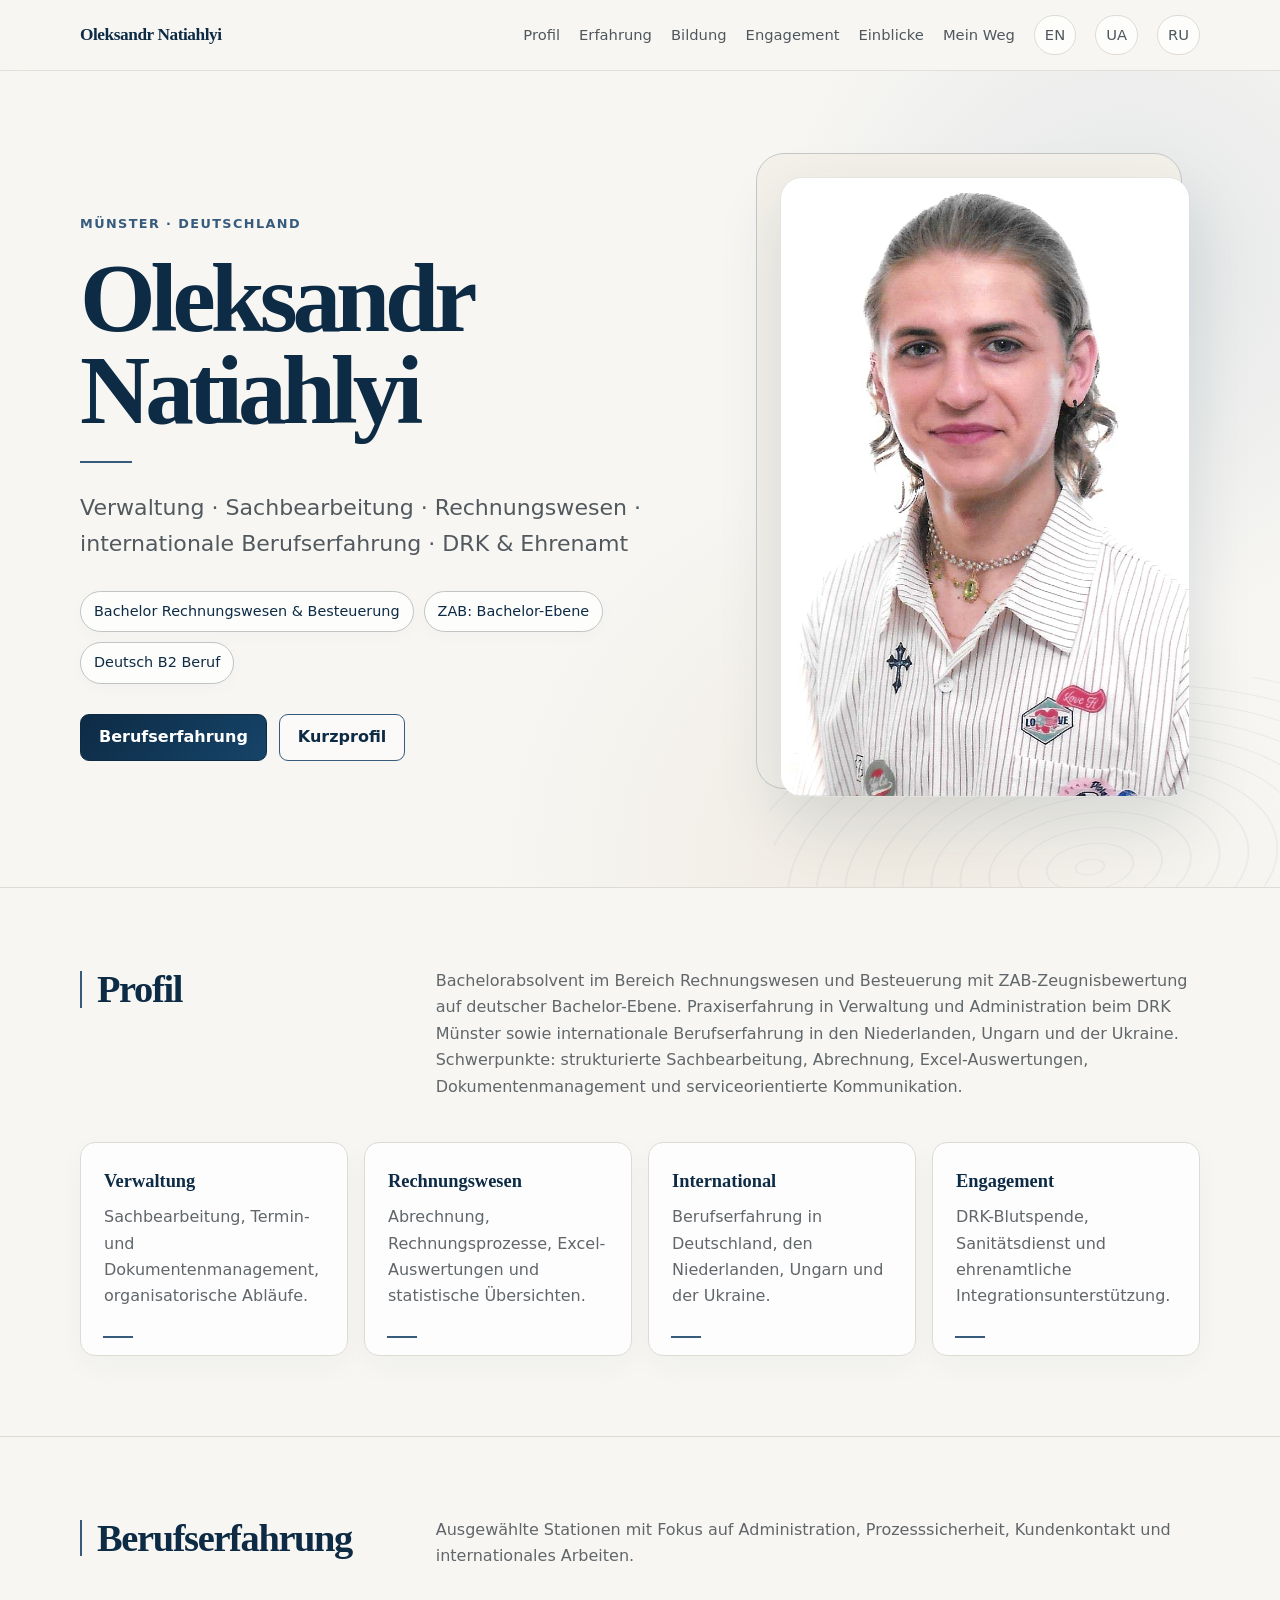
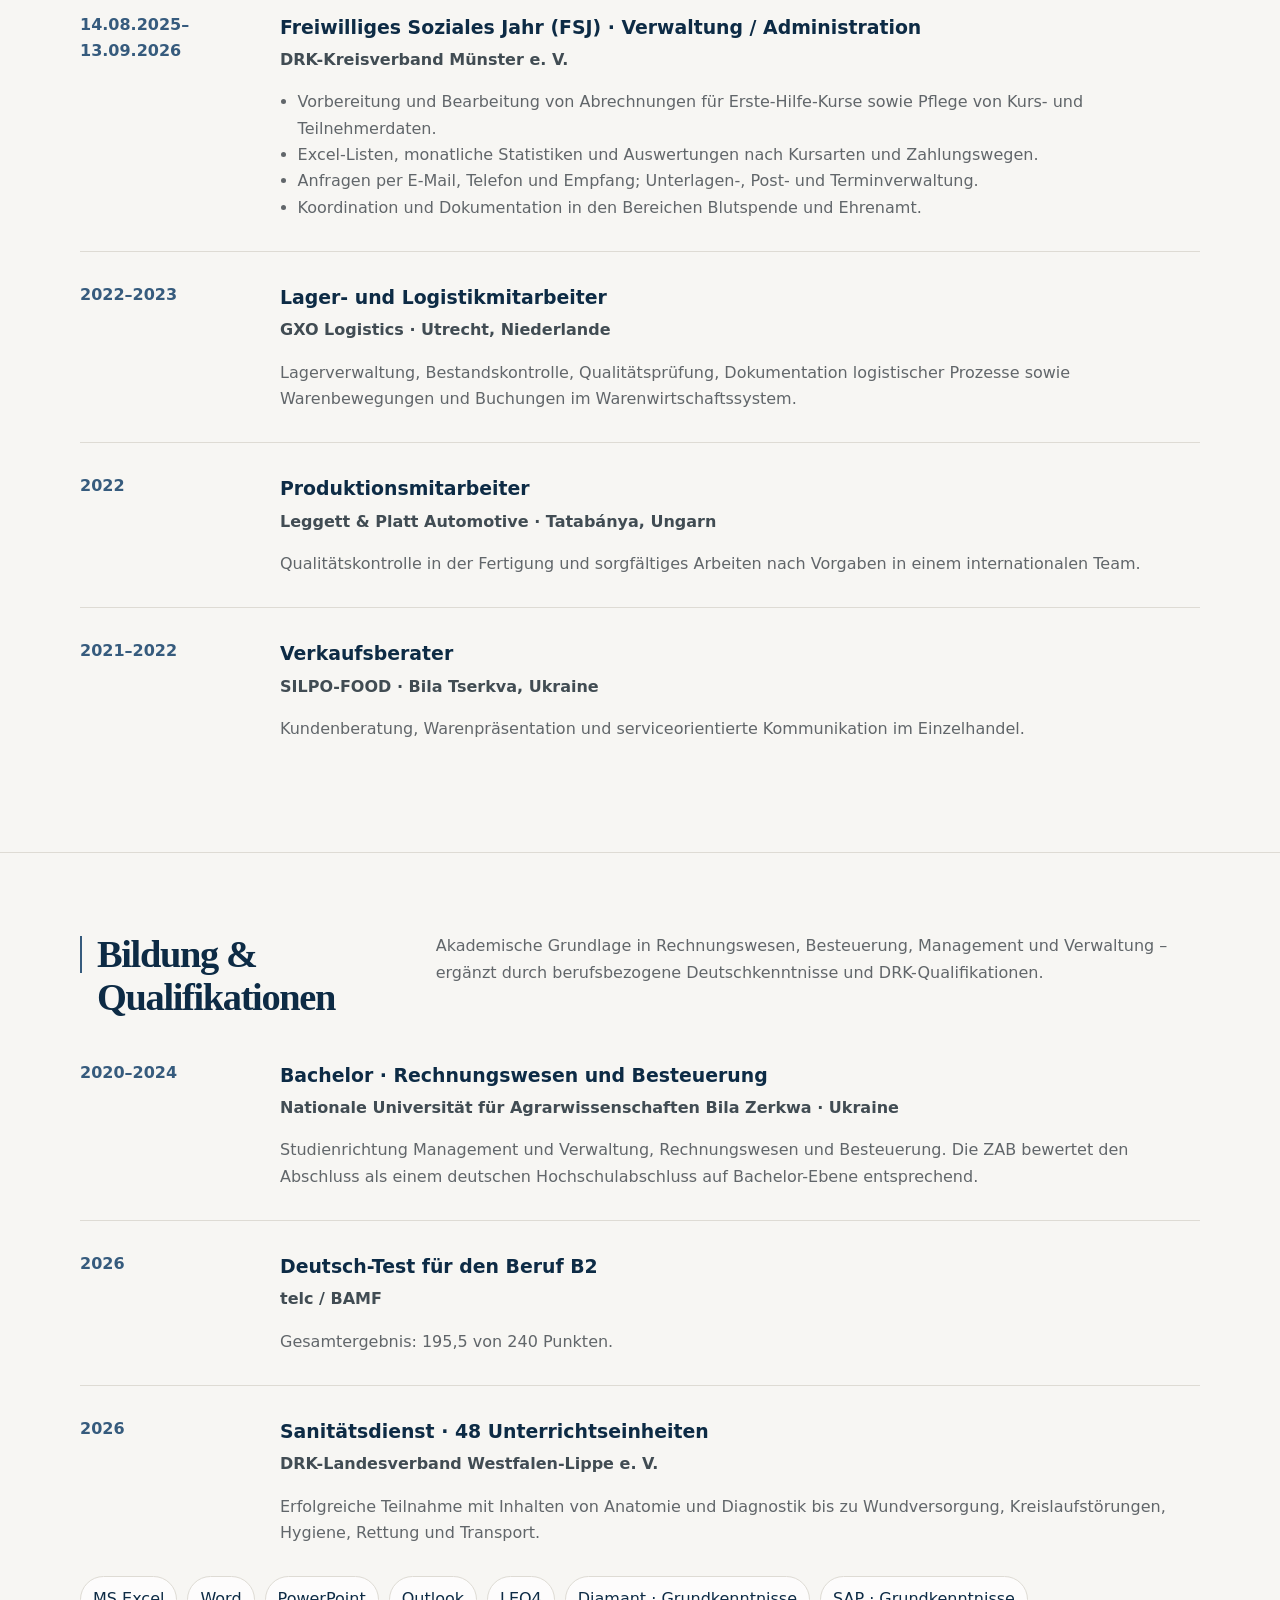
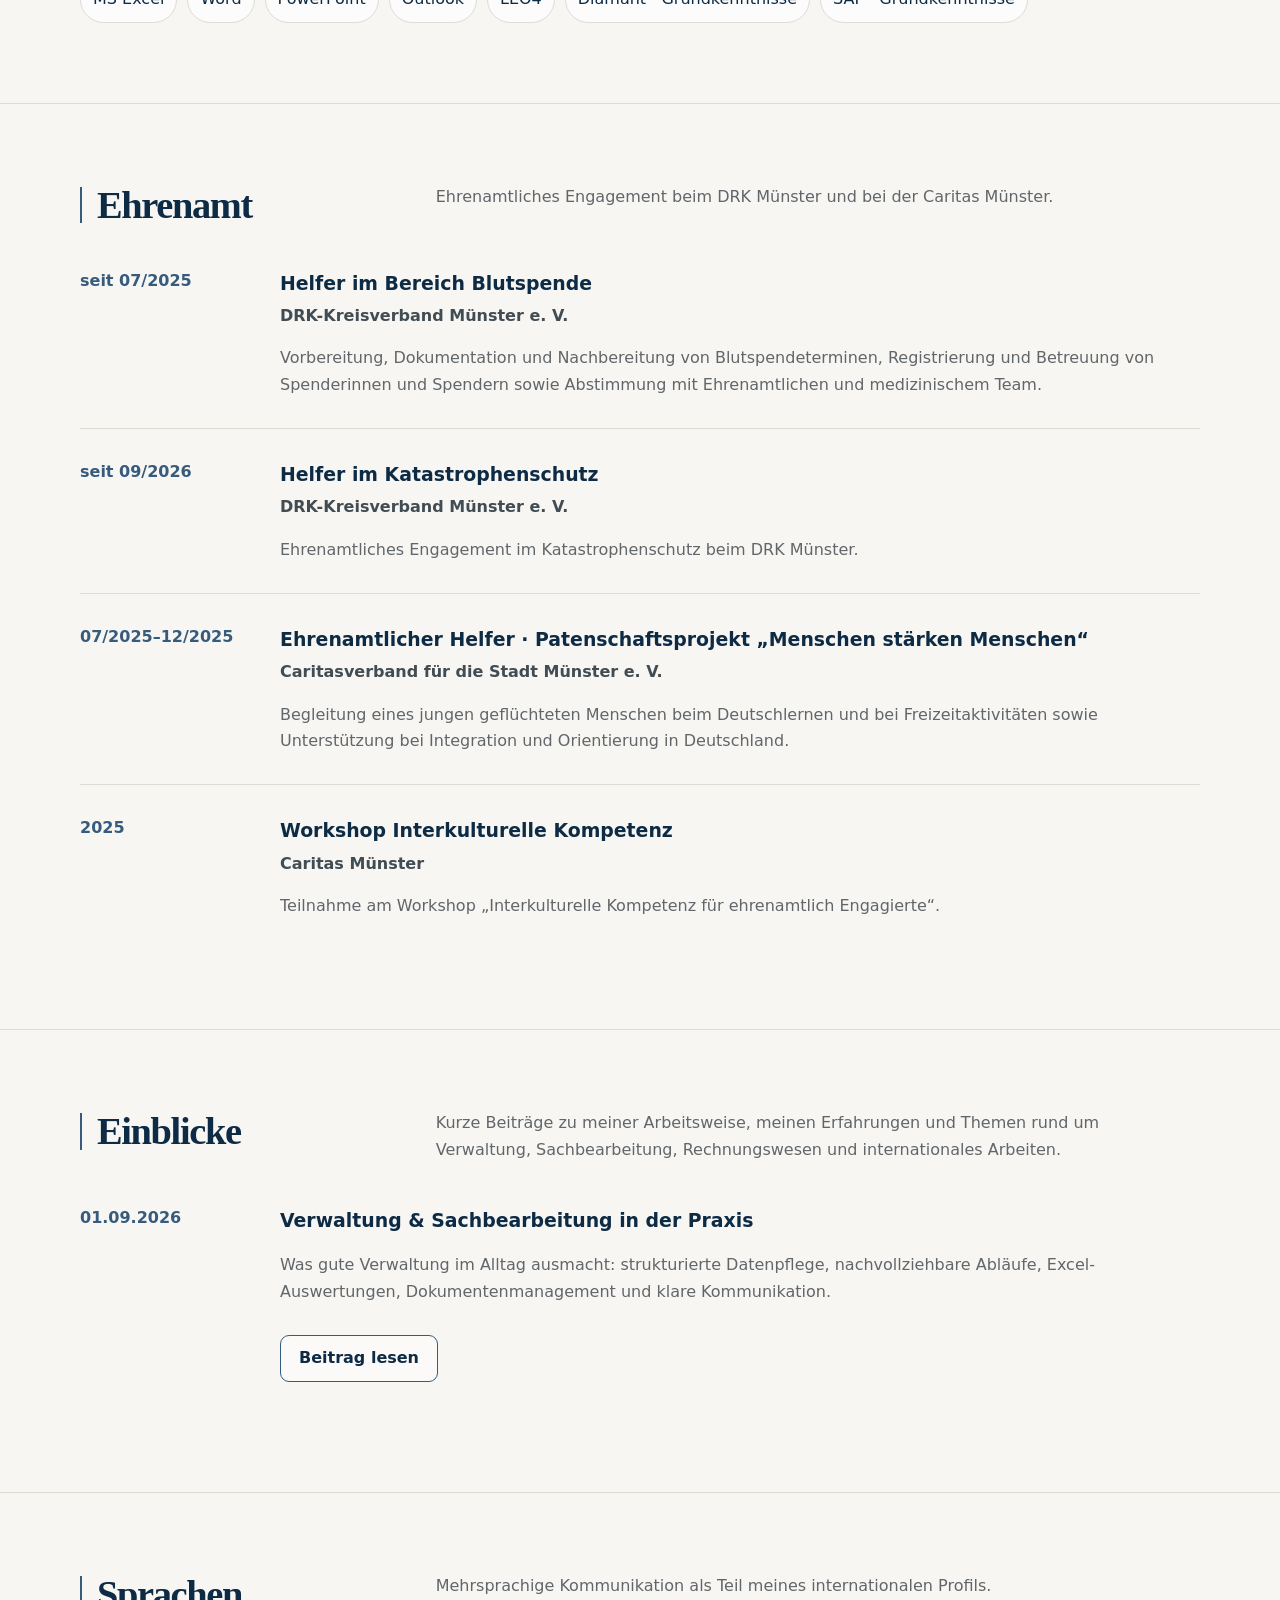
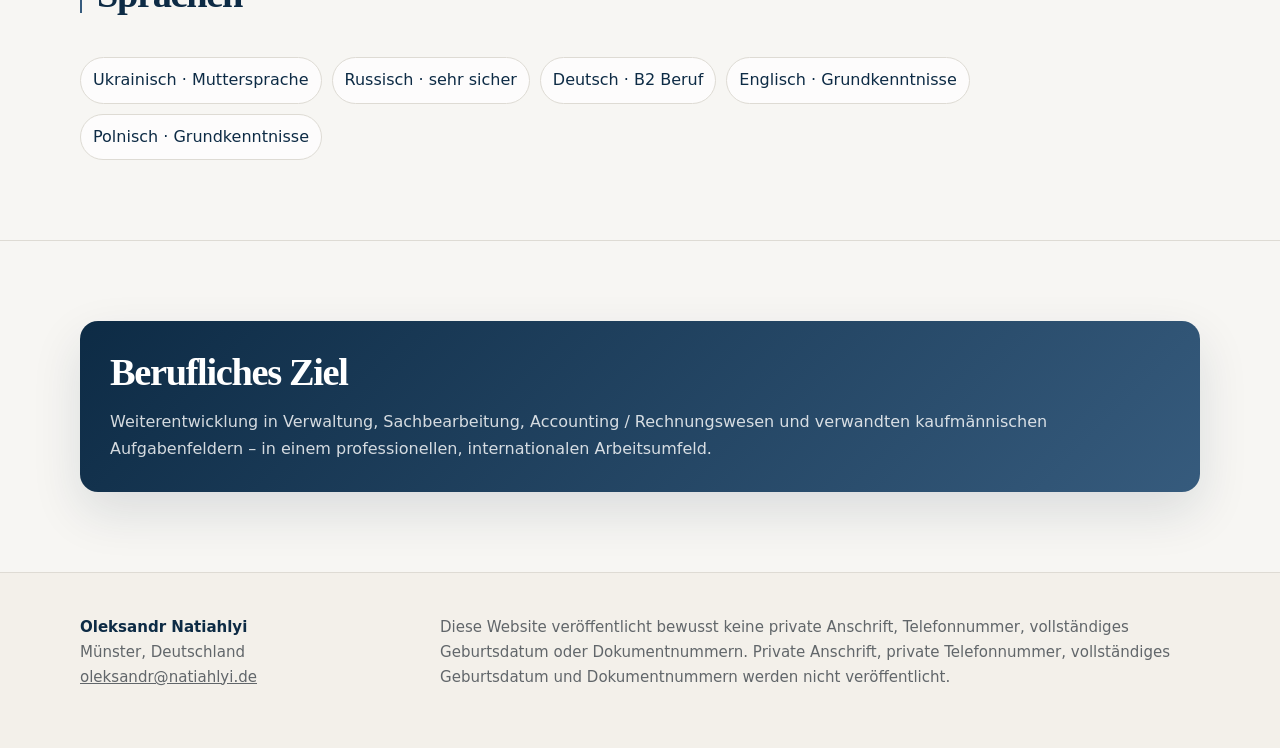
==== index.html @ 96476eca "Update index.html" ====
<!doctype html>
<html lang="de">
<head>
  <meta charset="utf-8">
  <meta name="viewport" content="width=device-width, initial-scale=1">
  <title>Oleksandr Natiahlyi | Verwaltung, Rechnungswesen & internationale Erfahrung</title>
  <meta name="description" content="Oleksandr Natiahlyi in Münster: Verwaltung, Sachbearbeitung, Rechnungswesen, internationale Berufserfahrung sowie Engagement beim DRK und bei der Caritas.">
  <meta name="robots" content="index,follow,max-image-preview:large">
  <meta name="theme-color" content="#f7f7f4">
  <link rel="icon" href="/favicon.ico" sizes="any">
<link rel="icon" type="image/png" href="/favicon.png">
<link rel="apple-touch-icon" href="/apple-touch-icon.png">
  <meta property="og:type" content="profile">
  <meta property="og:title" content="Oleksandr Natiahlyi | Verwaltung & Rechnungswesen">
  <meta property="og:description" content="Professionelles Profil von Oleksandr Natiahlyi: Verwaltung, Rechnungswesen, internationale Erfahrung, DRK und Ehrenamt.">
  <meta property="og:image" content="https://natiahlyi.de/social-preview.jpg">
<meta property="og:image:width" content="1200">
<meta property="og:image:height" content="630">
<meta property="og:image:alt" content="Oleksandr Natiahlyi – Verwaltung, Sachbearbeitung und Rechnungswesen in Münster">

<meta name="twitter:card" content="summary_large_image">
<meta name="twitter:title" content="Oleksandr Natiahlyi | Verwaltung & Rechnungswesen">
<meta name="twitter:description" content="Verwaltung · Sachbearbeitung · Rechnungswesen · internationale Berufserfahrung">
<meta name="twitter:image" content="https://natiahlyi.de/social-preview.jpg">
  <link rel="canonical" href="https://natiahlyi.de/">
  <link rel="alternate" hreflang="de" href="https://natiahlyi.de/">
  <link rel="alternate" hreflang="en" href="https://natiahlyi.de/en/">
  <link rel="alternate" hreflang="uk" href="https://natiahlyi.de/uk/">
  <link rel="alternate" hreflang="ru" href="https://natiahlyi.de/ru/">
  <link rel="alternate" hreflang="x-default" href="https://natiahlyi.de/">
  <link rel="stylesheet" href="style.css">
  <script type="application/ld+json">
  {
    "@context": "https://schema.org",
    "@type": "ProfilePage",
    "mainEntity": {
      "@type": "Person",
      "@id": "#oleksandr-natiahlyi",
      "name": "Oleksandr Natiahlyi",
      "url": "https://natiahlyi.de/",
      "email": "mailto:oleksandr@natiahlyi.de",
      "sameAs": [
        "https://www.linkedin.com/in/oleksandr-natiahlyi",
        "https://github.com/oleksandr-natiahlyi"
      ],
      "description": "Bachelorabsolvent mit Schwerpunkt Rechnungswesen und Besteuerung sowie Erfahrung in Verwaltung, Sachbearbeitung, internationaler Logistik und ehrenamtlichem Engagement in Münster."
    }
  }
  </script>
  <meta property="og:url" content="https://natiahlyi.de/">
</head>
<body>
  <a class="skip-link" href="#main">Zum Inhalt</a>
  <header class="site-header">
    <div class="container nav">
      <a class="brand" href="/">Oleksandr Natiahlyi</a>
      <nav class="nav-links" aria-label="Hauptnavigation">
        <a href="#profil">Profil</a>
        <a href="#erfahrung">Erfahrung</a>
        <a href="#bildung">Bildung</a>
        <a href="#engagement">Engagement</a>
        <a href="#einblicke">Einblicke</a>
        <a href="/mein-weg.html">Mein Weg</a>
        <a class="lang" href="en/" lang="en" hreflang="en">EN</a>
        <a class="lang" href="uk/" lang="uk" hreflang="uk">UA</a>
        <a class="lang" href="ru/" lang="ru" hreflang="ru">RU</a>
      </nav>
    </div>
  </header>

  <main id="main">
    <section class="hero">
      <div class="container hero-grid">
        <div>
          <p class="eyebrow">Münster · Deutschland</p>
          <h1>Oleksandr Natiahlyi</h1>
          <p class="lead">Verwaltung · Sachbearbeitung · Rechnungswesen · internationale Berufserfahrung · DRK &amp; Ehrenamt</p>
          <div class="meta" aria-label="Kernprofil">
            <span class="pill">Bachelor Rechnungswesen &amp; Besteuerung</span>
            <span class="pill">ZAB: Bachelor-Ebene</span>
            <span class="pill">Deutsch B2 Beruf</span>
          </div>
          <div class="actions">
            <a class="button primary" href="#erfahrung">Berufserfahrung</a>
            <a class="button secondary" href="#profil">Kurzprofil</a>
          </div>
        </div>
        <div class="portrait-wrap">
          <img class="portrait" src="oleksandr-natiahlyi.jpeg" alt="Porträt von Oleksandr Natiahlyi" width="784" height="1120">
        </div>
      </div>
    </section>

    <section class="section" id="profil">
      <div class="container">
        <div class="section-head">
          <h2>Profil</h2>
          <p class="section-intro">Bachelorabsolvent im Bereich Rechnungswesen und Besteuerung mit ZAB-Zeugnisbewertung auf deutscher Bachelor-Ebene. Praxiserfahrung in Verwaltung und Administration beim DRK Münster sowie internationale Berufserfahrung in den Niederlanden, Ungarn und der Ukraine. Schwerpunkte: strukturierte Sachbearbeitung, Abrechnung, Excel-Auswertungen, Dokumentenmanagement und serviceorientierte Kommunikation.</p>
        </div>
        <div class="profile-grid">
          <article class="card"><h3>Verwaltung</h3><p>Sachbearbeitung, Termin- und Dokumentenmanagement, organisatorische Abläufe.</p></article>
          <article class="card"><h3>Rechnungswesen</h3><p>Abrechnung, Rechnungsprozesse, Excel-Auswertungen und statistische Übersichten.</p></article>
          <article class="card"><h3>International</h3><p>Berufserfahrung in Deutschland, den Niederlanden, Ungarn und der Ukraine.</p></article>
          <article class="card"><h3>Engagement</h3><p>DRK-Blutspende, Sanitätsdienst und ehrenamtliche Integrationsunterstützung.</p></article>
        </div>
      </div>
    </section>

    <section class="section" id="erfahrung">
      <div class="container">
        <div class="section-head">
          <h2>Berufserfahrung</h2>
          <p class="section-intro">Ausgewählte Stationen mit Fokus auf Administration, Prozesssicherheit, Kundenkontakt und internationales Arbeiten.</p>
        </div>
        <div class="timeline">
          <article class="item">
            <time>14.08.2025–13.09.2026</time>
            <div>
              <h3>Freiwilliges Soziales Jahr (FSJ) · Verwaltung / Administration</h3>
              <p class="org">DRK-Kreisverband Münster e. V.</p>
              <ul>
                <li>Vorbereitung und Bearbeitung von Abrechnungen für Erste-Hilfe-Kurse sowie Pflege von Kurs- und Teilnehmerdaten.</li>
                <li>Excel-Listen, monatliche Statistiken und Auswertungen nach Kursarten und Zahlungswegen.</li>
                <li>Anfragen per E-Mail, Telefon und Empfang; Unterlagen-, Post- und Terminverwaltung.</li>
                <li>Koordination und Dokumentation in den Bereichen Blutspende und Ehrenamt.</li>
              </ul>
            </div>
          </article>
          <article class="item">
            <time>2022–2023</time>
            <div>
              <h3>Lager- und Logistikmitarbeiter</h3>
              <p class="org">GXO Logistics · Utrecht, Niederlande</p>
              <p>Lagerverwaltung, Bestandskontrolle, Qualitätsprüfung, Dokumentation logistischer Prozesse sowie Warenbewegungen und Buchungen im Warenwirtschaftssystem.</p>
            </div>
          </article>
          <article class="item">
            <time>2022</time>
            <div>
              <h3>Produktionsmitarbeiter</h3>
              <p class="org">Leggett &amp; Platt Automotive · Tatabánya, Ungarn</p>
              <p>Qualitätskontrolle in der Fertigung und sorgfältiges Arbeiten nach Vorgaben in einem internationalen Team.</p>
            </div>
          </article>
          <article class="item">
            <time>2021–2022</time>
            <div>
              <h3>Verkaufsberater</h3>
              <p class="org">SILPO-FOOD · Bila Tserkva, Ukraine</p>
              <p>Kundenberatung, Warenpräsentation und serviceorientierte Kommunikation im Einzelhandel.</p>
            </div>
          </article>
        </div>
      </div>
    </section>

    <section class="section" id="bildung">
      <div class="container">
        <div class="section-head">
          <h2>Bildung &amp; Qualifikationen</h2>
          <p class="section-intro">Akademische Grundlage in Rechnungswesen, Besteuerung, Management und Verwaltung – ergänzt durch berufsbezogene Deutschkenntnisse und DRK-Qualifikationen.</p>
        </div>
        <div class="timeline">
          <article class="item">
            <time>2020–2024</time>
            <div>
              <h3>Bachelor · Rechnungswesen und Besteuerung</h3>
              <p class="org">Nationale Universität für Agrarwissenschaften Bila Zerkwa · Ukraine</p>
              <p>Studienrichtung Management und Verwaltung, Rechnungswesen und Besteuerung. Die ZAB bewertet den Abschluss als einem deutschen Hochschulabschluss auf Bachelor-Ebene entsprechend.</p>
            </div>
          </article>
          <article class="item">
            <time>2026</time>
            <div>
              <h3>Deutsch-Test für den Beruf B2</h3>
              <p class="org">telc / BAMF</p>
              <p>Gesamtergebnis: 195,5 von 240 Punkten.</p>
            </div>
          </article>
          <article class="item">
            <time>2026</time>
            <div>
              <h3>Sanitätsdienst · 48 Unterrichtseinheiten</h3>
              <p class="org">DRK-Landesverband Westfalen-Lippe e. V.</p>
              <p>Erfolgreiche Teilnahme mit Inhalten von Anatomie und Diagnostik bis zu Wundversorgung, Kreislaufstörungen, Hygiene, Rettung und Transport.</p>
            </div>
          </article>
        </div>
        <div class="skill-list" aria-label="Kenntnisse">
          <span class="skill">MS Excel</span><span class="skill">Word</span><span class="skill">PowerPoint</span><span class="skill">Outlook</span><span class="skill">LEO4</span><span class="skill">Diamant · Grundkenntnisse</span><span class="skill">SAP · Grundkenntnisse</span>
        </div>
      </div>
    </section>
<section class="section" id="engagement">
  <div class="container">
    <div class="section-head">
      <h2>Ehrenamt</h2>
      <p class="section-intro">Ehrenamtliches Engagement beim DRK Münster und bei der Caritas Münster.</p>
    </div>

    <div class="timeline">

      <article class="item">
        <time>seit 07/2025</time>
        <div>
          <h3>Helfer im Bereich Blutspende</h3>
          <p class="org">DRK-Kreisverband Münster e. V.</p>
          <p>Vorbereitung, Dokumentation und Nachbereitung von Blutspendeterminen, Registrierung und Betreuung von Spenderinnen und Spendern sowie Abstimmung mit Ehrenamtlichen und medizinischem Team.</p>
        </div>
      </article>

      <article class="item">
        <time>seit 09/2026</time>
        <div>
          <h3>Helfer im Katastrophenschutz</h3>
          <p class="org">DRK-Kreisverband Münster e. V.</p>
          <p>Ehrenamtliches Engagement im Katastrophenschutz beim DRK Münster.</p>
        </div>
      </article>

      <article class="item">
        <time>07/2025–12/2025</time>
        <div>
          <h3>Ehrenamtlicher Helfer · Patenschaftsprojekt „Menschen stärken Menschen“</h3>
          <p class="org">Caritasverband für die Stadt Münster e. V.</p>
          <p>Begleitung eines jungen geflüchteten Menschen beim Deutschlernen und bei Freizeitaktivitäten sowie Unterstützung bei Integration und Orientierung in Deutschland.</p>
        </div>
      </article>

      <article class="item">
        <time>2025</time>
        <div>
          <h3>Workshop Interkulturelle Kompetenz</h3>
          <p class="org">Caritas Münster</p>
          <p>Teilnahme am Workshop „Interkulturelle Kompetenz für ehrenamtlich Engagierte“.</p>
        </div>
      </article>

    </div>
  </div>
</section>

    <section class="section" id="einblicke">
      <div class="container">
        <div class="section-head">
          <h2>Einblicke</h2>
          <p class="section-intro">Kurze Beiträge zu meiner Arbeitsweise, meinen Erfahrungen und Themen rund um Verwaltung, Sachbearbeitung, Rechnungswesen und internationales Arbeiten.</p>
        </div>
        <div class="timeline">
          <article class="item">
            <time>01.09.2026</time>
            <div>
              <h3>Verwaltung &amp; Sachbearbeitung in der Praxis</h3>
              <p>Was gute Verwaltung im Alltag ausmacht: strukturierte Datenpflege, nachvollziehbare Abläufe, Excel-Auswertungen, Dokumentenmanagement und klare Kommunikation.</p>
              <div class="actions">
                <a class="button secondary" href="verwaltung-sachbearbeitung.html">Beitrag lesen</a>
              </div>
            </div>
          </article>
        </div>
      </div>
    </section>

    <section class="section" id="sprachen">
      <div class="container">
        <div class="section-head">
          <h2>Sprachen</h2>
          <p class="section-intro">Mehrsprachige Kommunikation als Teil meines internationalen Profils.</p>
        </div>
        <div class="skill-list" aria-label="Sprachkenntnisse">
          <span class="skill">Ukrainisch · Muttersprache</span>
          <span class="skill">Russisch · sehr sicher</span>
          <span class="skill">Deutsch · B2 Beruf</span>
          <span class="skill">Englisch · Grundkenntnisse</span>
          <span class="skill">Polnisch · Grundkenntnisse</span>
        </div>
      </div>
    </section>

    <section class="section">
      <div class="container">
        <div class="highlight">
          <h2>Berufliches Ziel</h2>
          <p>Weiterentwicklung in Verwaltung, Sachbearbeitung, Accounting / Rechnungswesen und verwandten kaufmännischen Aufgabenfeldern – in einem professionellen, internationalen Arbeitsumfeld.</p>
        </div>
      </div>
    </section>
  </main>

  <footer class="footer">
    <div class="container footer-grid">
      <div><strong>Oleksandr Natiahlyi</strong><br>Münster, Deutschland<br><a href="mailto:oleksandr@natiahlyi.de">oleksandr@natiahlyi.de</a></div>
      <div class="note">Diese Website veröffentlicht bewusst keine private Anschrift, Telefonnummer, vollständiges Geburtsdatum oder Dokumentnummern. Private Anschrift, private Telefonnummer, vollständiges Geburtsdatum und Dokumentnummern werden nicht veröffentlicht.</div>
    </div>
  </footer>
</body>
</html>
---- style.css ----
:root {
  --bg: #f7f6f3;
  --surface: #ffffff;
  --surface-soft: #f1eee8;
  --text: #2b2b2b;
  --muted: #61666a;
  --line: #dedbd4;
  --accent: #0d2b45;
  --accent-2: #365b7d;
  --beige: #e9e2d4;
  --max: 1120px;
}

* { box-sizing: border-box; }
html { scroll-behavior: smooth; }
body {
  margin: 0;
  font-family: Inter, ui-sans-serif, system-ui, -apple-system, BlinkMacSystemFont, "Segoe UI", sans-serif;
  color: var(--text);
  background: var(--bg);
  line-height: 1.65;
  -webkit-font-smoothing: antialiased;
}
a { color: inherit; }
img { max-width: 100%; display: block; }
.container { width: min(var(--max), calc(100% - 40px)); margin-inline: auto; }

.skip-link {
  position: absolute;
  left: -9999px;
  top: auto;
}
.skip-link:focus {
  left: 16px;
  top: 16px;
  z-index: 100;
  padding: 10px 14px;
  color: var(--accent);
  background: var(--surface);
  border: 1px solid var(--line);
  border-radius: 999px;
}

.site-header {
  position: sticky;
  top: 0;
  z-index: 20;
  background: color-mix(in srgb, var(--bg) 91%, transparent);
  backdrop-filter: blur(14px);
  border-bottom: 1px solid color-mix(in srgb, var(--line) 82%, transparent);
}
.nav {
  min-height: 70px;
  display: flex;
  align-items: center;
  justify-content: space-between;
  gap: 20px;
}
.brand {
  color: var(--accent);
  font-family: Georgia, "Times New Roman", serif;
  font-size: 1.08rem;
  font-weight: 700;
  text-decoration: none;
  letter-spacing: -0.025em;
}
.nav-links {
  display: flex;
  align-items: center;
  gap: 19px;
  flex-wrap: wrap;
}
.nav-links a {
  color: #4f575d;
  text-decoration: none;
  font-size: 0.92rem;
  transition: color .18s ease, border-color .18s ease, background .18s ease;
}
.nav-links a:hover,
.nav-links a:focus { color: var(--accent); }
.lang {
  min-width: 38px;
  padding: 7px 10px;
  text-align: center;
  border: 1px solid var(--line);
  border-radius: 999px;
  background: rgba(255,255,255,.72);
}
.lang:hover,
.lang:focus {
  border-color: color-mix(in srgb, var(--accent-2) 55%, var(--line));
  background: var(--surface);
}

.hero {
  position: relative;
  overflow: hidden;
  padding: 96px 0 80px;
  background:
    radial-gradient(circle at 88% 24%, rgba(54, 91, 125, .10), transparent 28%),
    radial-gradient(circle at 70% 96%, rgba(233, 226, 212, .58), transparent 34%);
}
.hero::after {
  content: "";
  position: absolute;
  right: -120px;
  bottom: -145px;
  width: 620px;
  height: 330px;
  opacity: .45;
  pointer-events: none;
  background:
    repeating-radial-gradient(ellipse at center, transparent 0 13px, rgba(54,91,125,.13) 14px 15px, transparent 16px 29px);
  transform: rotate(-8deg);
}
.hero > .container { position: relative; z-index: 1; }
.hero-grid {
  display: grid;
  grid-template-columns: 1.18fr .82fr;
  gap: 72px;
  align-items: center;
}
.eyebrow {
  margin: 0 0 18px;
  color: var(--accent-2);
  font-weight: 780;
  letter-spacing: .11em;
  text-transform: uppercase;
  font-size: .80rem;
}
h1 {
  margin: 0;
  max-width: 9ch;
  color: var(--accent);
  font-family: Georgia, "Times New Roman", serif;
  font-size: clamp(3.25rem, 7.6vw, 6.25rem);
  font-weight: 700;
  line-height: .95;
  letter-spacing: -0.052em;
}
h1::after {
  content: "";
  display: block;
  width: 52px;
  height: 2px;
  margin-top: 24px;
  background: var(--accent-2);
}
.lead {
  max-width: 720px;
  margin: 27px 0 0;
  color: #52595e;
  font-size: clamp(1.12rem, 2vw, 1.38rem);
}
.meta {
  display: flex;
  gap: 10px;
  flex-wrap: wrap;
  margin: 28px 0 0;
}
.pill {
  padding: 8px 13px;
  color: var(--accent);
  font-size: .90rem;
  background: rgba(255,255,255,.78);
  border: 1px solid color-mix(in srgb, var(--accent-2) 18%, var(--line));
  border-radius: 999px;
  box-shadow: 0 4px 18px rgba(13,43,69,.025);
}
.actions {
  display: flex;
  gap: 12px;
  flex-wrap: wrap;
  margin-top: 30px;
}
.button {
  min-height: 47px;
  padding: 0 18px;
  display: inline-flex;
  align-items: center;
  justify-content: center;
  gap: 8px;
  color: var(--accent);
  font-weight: 750;
  text-decoration: none;
  border: 1px solid var(--accent-2);
  border-radius: 9px;
  transition: transform .18s ease, box-shadow .18s ease, background .18s ease;
}
.button:hover,
.button:focus {
  transform: translateY(-1px);
  box-shadow: 0 10px 24px rgba(13,43,69,.10);
}
.button.primary {
  color: white;
  background: linear-gradient(135deg, var(--accent), #164469);
  border-color: var(--accent);
}
.button.secondary { background: rgba(255,255,255,.45); }
.portrait-wrap {
  position: relative;
  padding: 10px;
}
.portrait-wrap::before {
  content: "";
  position: absolute;
  inset: -14px 18px 18px -14px;
  z-index: -1;
  background: color-mix(in srgb, var(--beige) 50%, white);
  border: 1px solid color-mix(in srgb, var(--accent-2) 15%, var(--line));
  border-radius: 28px;
}
.portrait {
  width: 100%;
  max-height: 620px;
  object-fit: cover;
  object-position: center 24%;
  border: 1px solid rgba(13,43,69,.06);
  border-radius: 22px;
  box-shadow: 0 24px 64px rgba(13,43,69,.13);
}

.section {
  padding: 80px 0;
  border-top: 1px solid var(--line);
}
.section-head {
  display: grid;
  grid-template-columns: .40fr 1fr;
  gap: 50px;
  margin-bottom: 42px;
}
.section h2 {
  position: relative;
  margin: 0;
  padding-left: 17px;
  color: var(--accent);
  font-family: Georgia, "Times New Roman", serif;
  font-size: clamp(1.95rem, 3vw, 2.75rem);
  letter-spacing: -0.035em;
  line-height: 1.1;
}
.section h2::before {
  content: "";
  position: absolute;
  left: 0;
  top: .08em;
  width: 2px;
  height: .95em;
  background: var(--accent-2);
}
.section-intro {
  max-width: 760px;
  margin: 0;
  color: var(--muted);
}

.profile-grid {
  display: grid;
  grid-template-columns: repeat(4, 1fr);
  gap: 16px;
}
.card {
  position: relative;
  overflow: hidden;
  padding: 23px;
  background: rgba(255,255,255,.82);
  border: 1px solid var(--line);
  border-radius: 15px;
  box-shadow: 0 10px 28px rgba(13,43,69,.035);
}
.card::after {
  content: "";
  position: absolute;
  left: 22px;
  bottom: 17px;
  width: 30px;
  height: 2px;
  background: var(--accent-2);
}
.card h3 {
  margin: 0 0 8px;
  color: var(--accent);
  font-family: Georgia, "Times New Roman", serif;
  font-size: 1.15rem;
}
.card p {
  margin: 0;
  padding-bottom: 22px;
  color: var(--muted);
}

.timeline { display: grid; gap: 0; }
.item {
  display: grid;
  grid-template-columns: 170px 1fr;
  gap: 30px;
  padding: 30px 0;
  border-top: 1px solid var(--line);
}
.item:first-child {
  padding-top: 0;
  border-top: 0;
}
.item time {
  color: var(--accent-2);
  font-weight: 780;
}
.item h3 {
  margin: 0;
  color: var(--accent);
  font-size: 1.18rem;
}
.item .org {
  margin: 4px 0 10px;
  color: #414c53;
  font-weight: 680;
}
.item p,
.item ul {
  margin-bottom: 0;
  color: var(--muted);
}
.item ul { padding-left: 1.1rem; }

.skill-list {
  display: flex;
  gap: 10px;
  flex-wrap: wrap;
}
.skill {
  padding: 9px 12px;
  color: var(--accent);
  background: rgba(255,255,255,.74);
  border: 1px solid var(--line);
  border-radius: 999px;
}

.highlight {
  padding: 30px;
  color: white;
  background: linear-gradient(135deg, var(--accent), var(--accent-2));
  border-radius: 18px;
  box-shadow: 0 20px 50px rgba(13,43,69,.12);
}
.highlight h2 {
  color: white;
  padding-left: 0;
}
.highlight h2::before { display: none; }
.highlight p {
  margin-bottom: 0;
  color: rgba(255,255,255,.82);
}

.footer {
  padding: 42px 0 58px;
  color: var(--muted);
  font-size: .94rem;
  background: color-mix(in srgb, var(--beige) 28%, var(--bg));
  border-top: 1px solid var(--line);
}
.footer strong { color: var(--accent); }
.footer-grid {
  display: flex;
  justify-content: space-between;
  gap: 24px;
  flex-wrap: wrap;
}
.note { max-width: 760px; }

@media (max-width: 900px) {
  .hero { padding-top: 66px; }
  .hero-grid { grid-template-columns: 1fr; gap: 46px; }
  h1 { max-width: none; }
  .portrait { max-height: 720px; }
  .profile-grid { grid-template-columns: repeat(2, 1fr); }
  .section-head { grid-template-columns: 1fr; gap: 14px; }
}

@media (max-width: 620px) {
  .container { width: min(100% - 28px, var(--max)); }
  .nav { min-height: 64px; }
  .nav-links a:not(.lang) { display: none; }
  .hero { padding: 52px 0 58px; }
  .hero::after { opacity: .22; }
  h1 { font-size: clamp(3rem, 17vw, 4.7rem); }
  .profile-grid { grid-template-columns: 1fr; }
  .item { grid-template-columns: 1fr; gap: 8px; }
  .section { padding: 60px 0; }
  .section h2 { padding-left: 14px; }
}
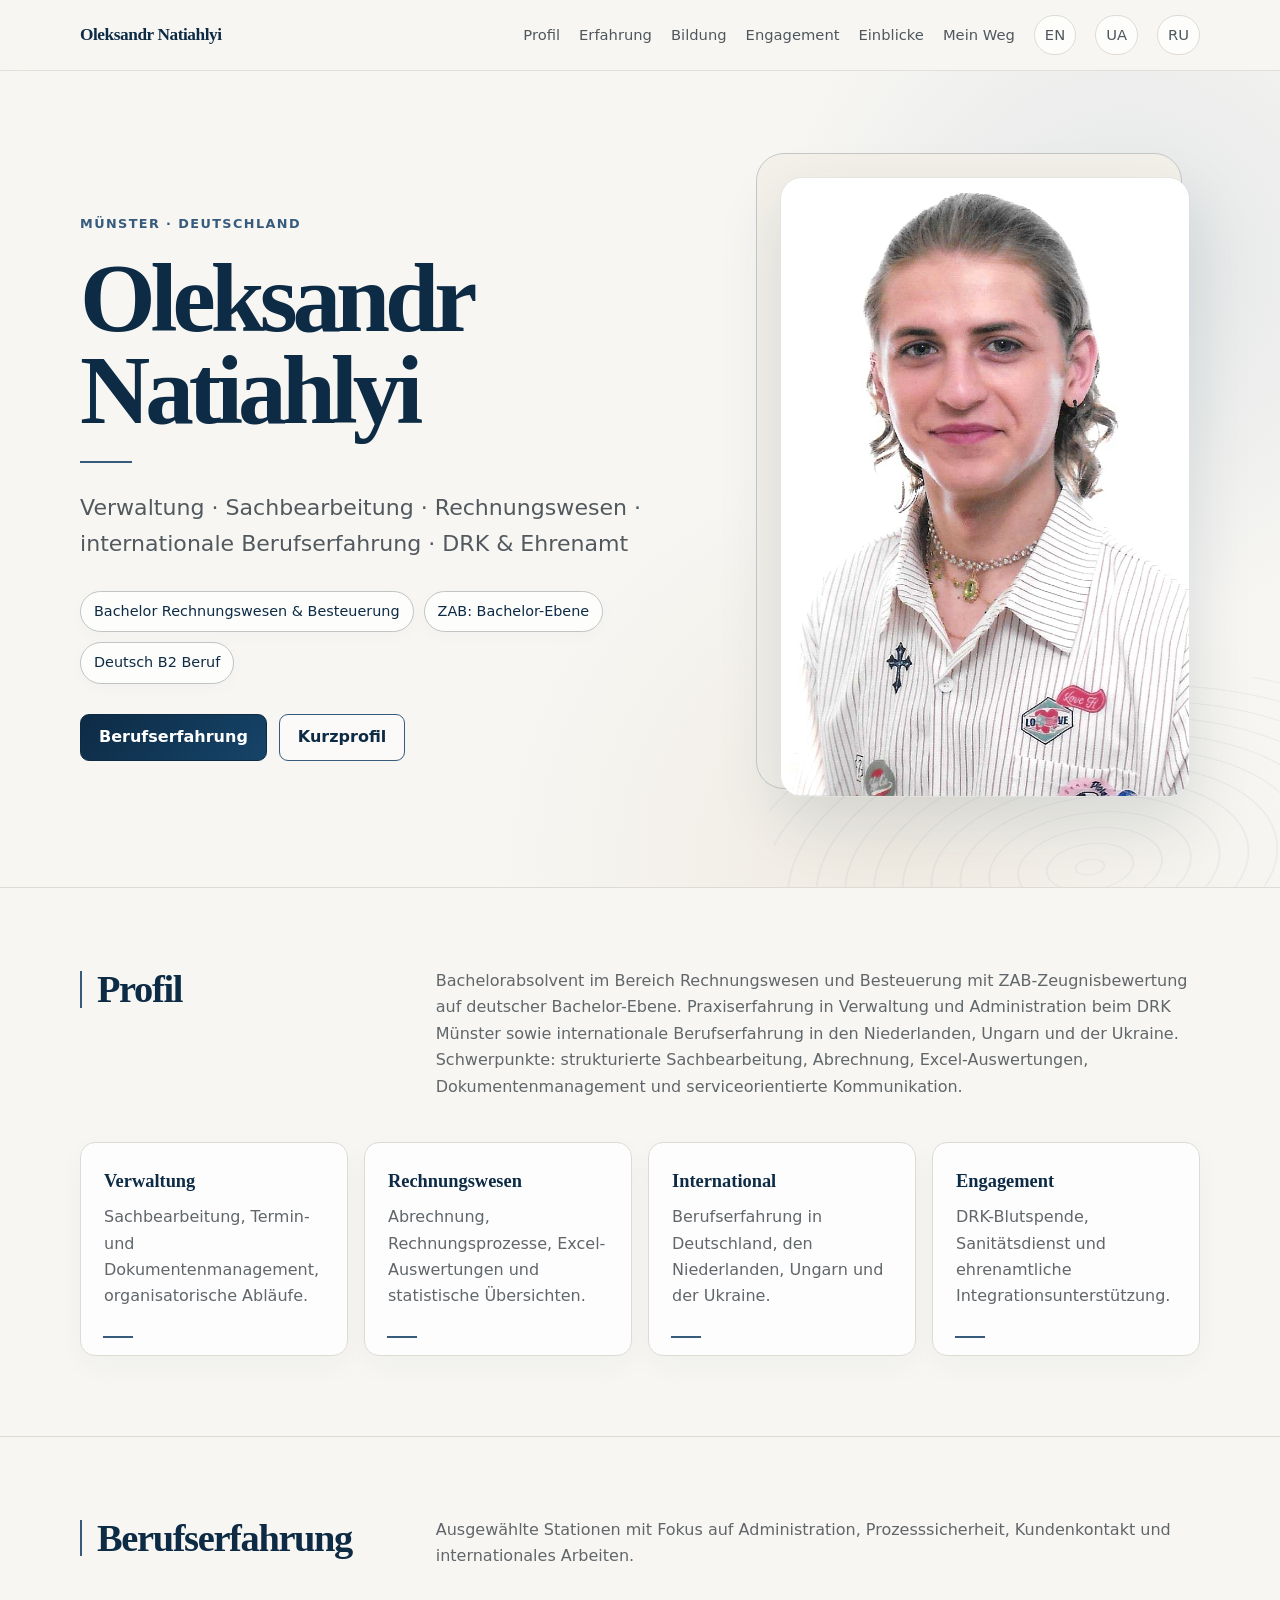
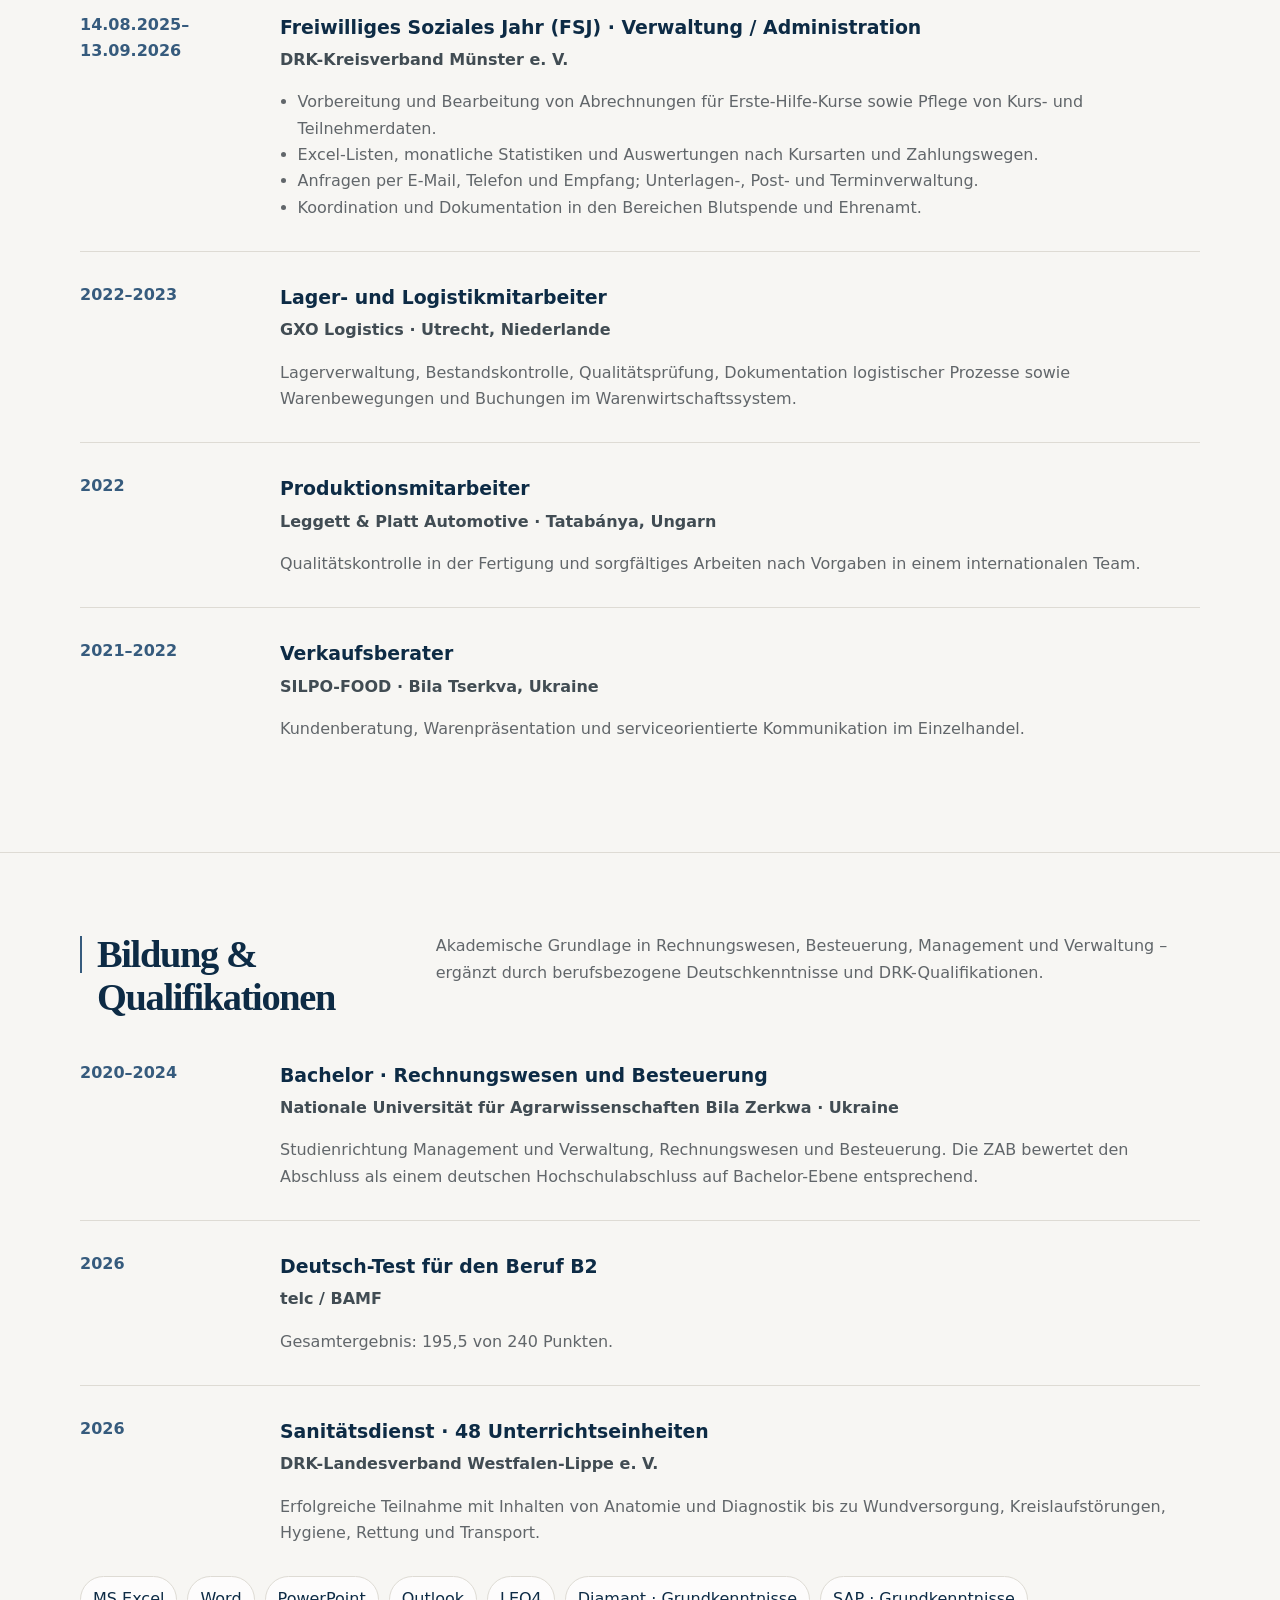
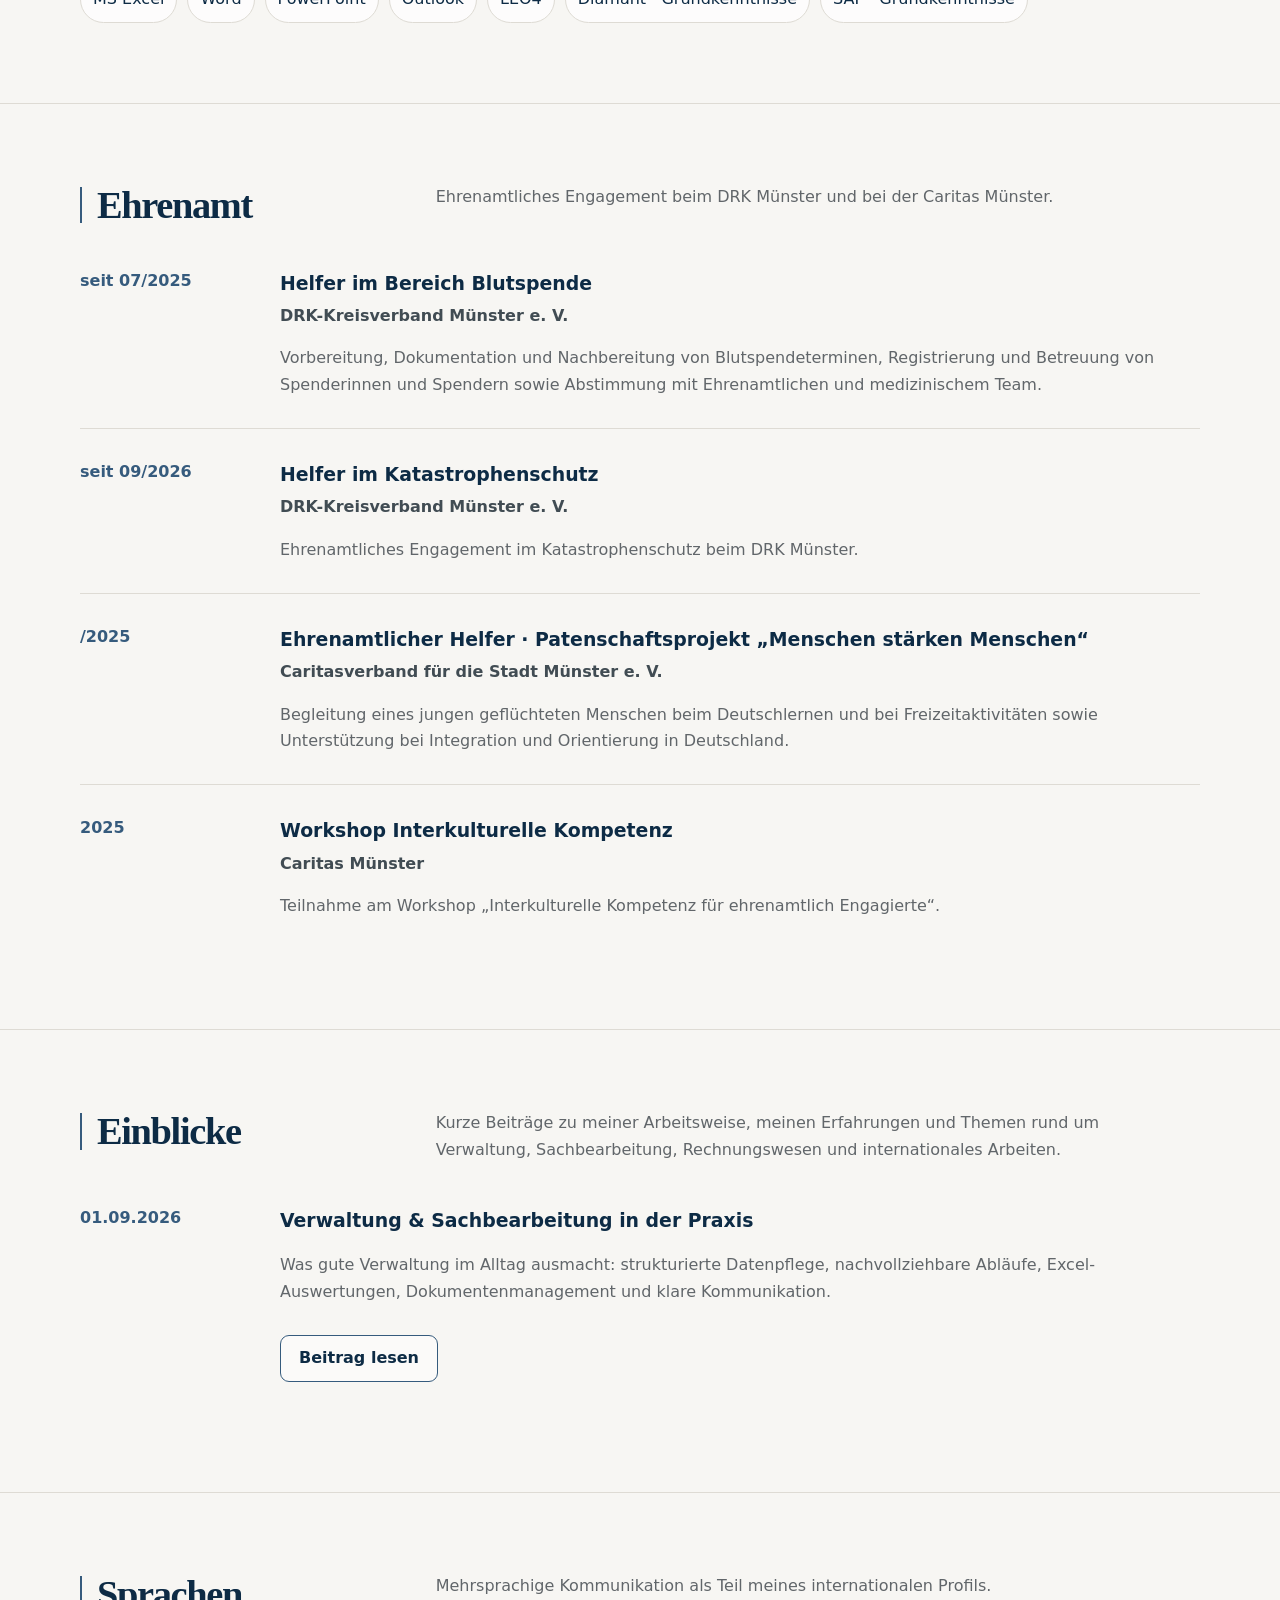
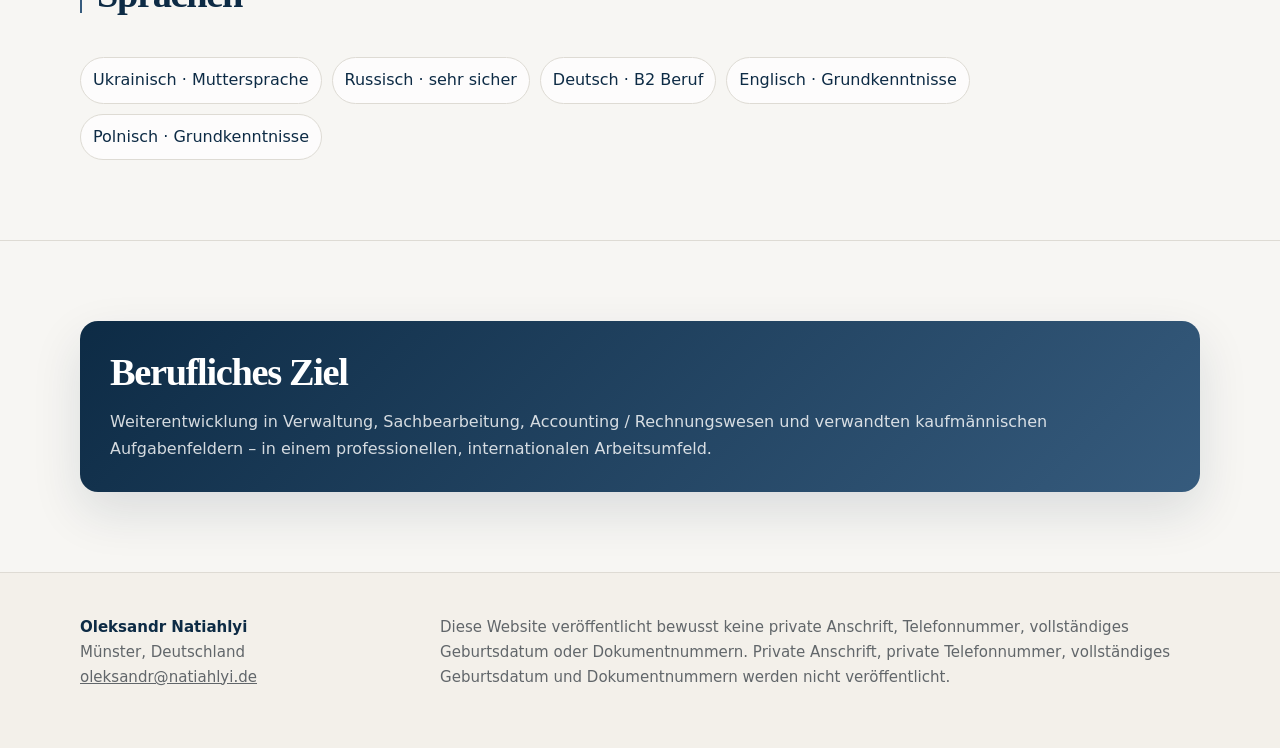
==== commit bfc0171f: "Update index.html" ====
--- a/index.html
+++ b/index.html
@@ -219,7 +219,7 @@
       </article>
 
       <article class="item">
-        <time>07/2025–12/2025</time>
+        <time>/2025</time>
         <div>
           <h3>Ehrenamtlicher Helfer · Patenschaftsprojekt „Menschen stärken Menschen“</h3>
           <p class="org">Caritasverband für die Stadt Münster e. V.</p>
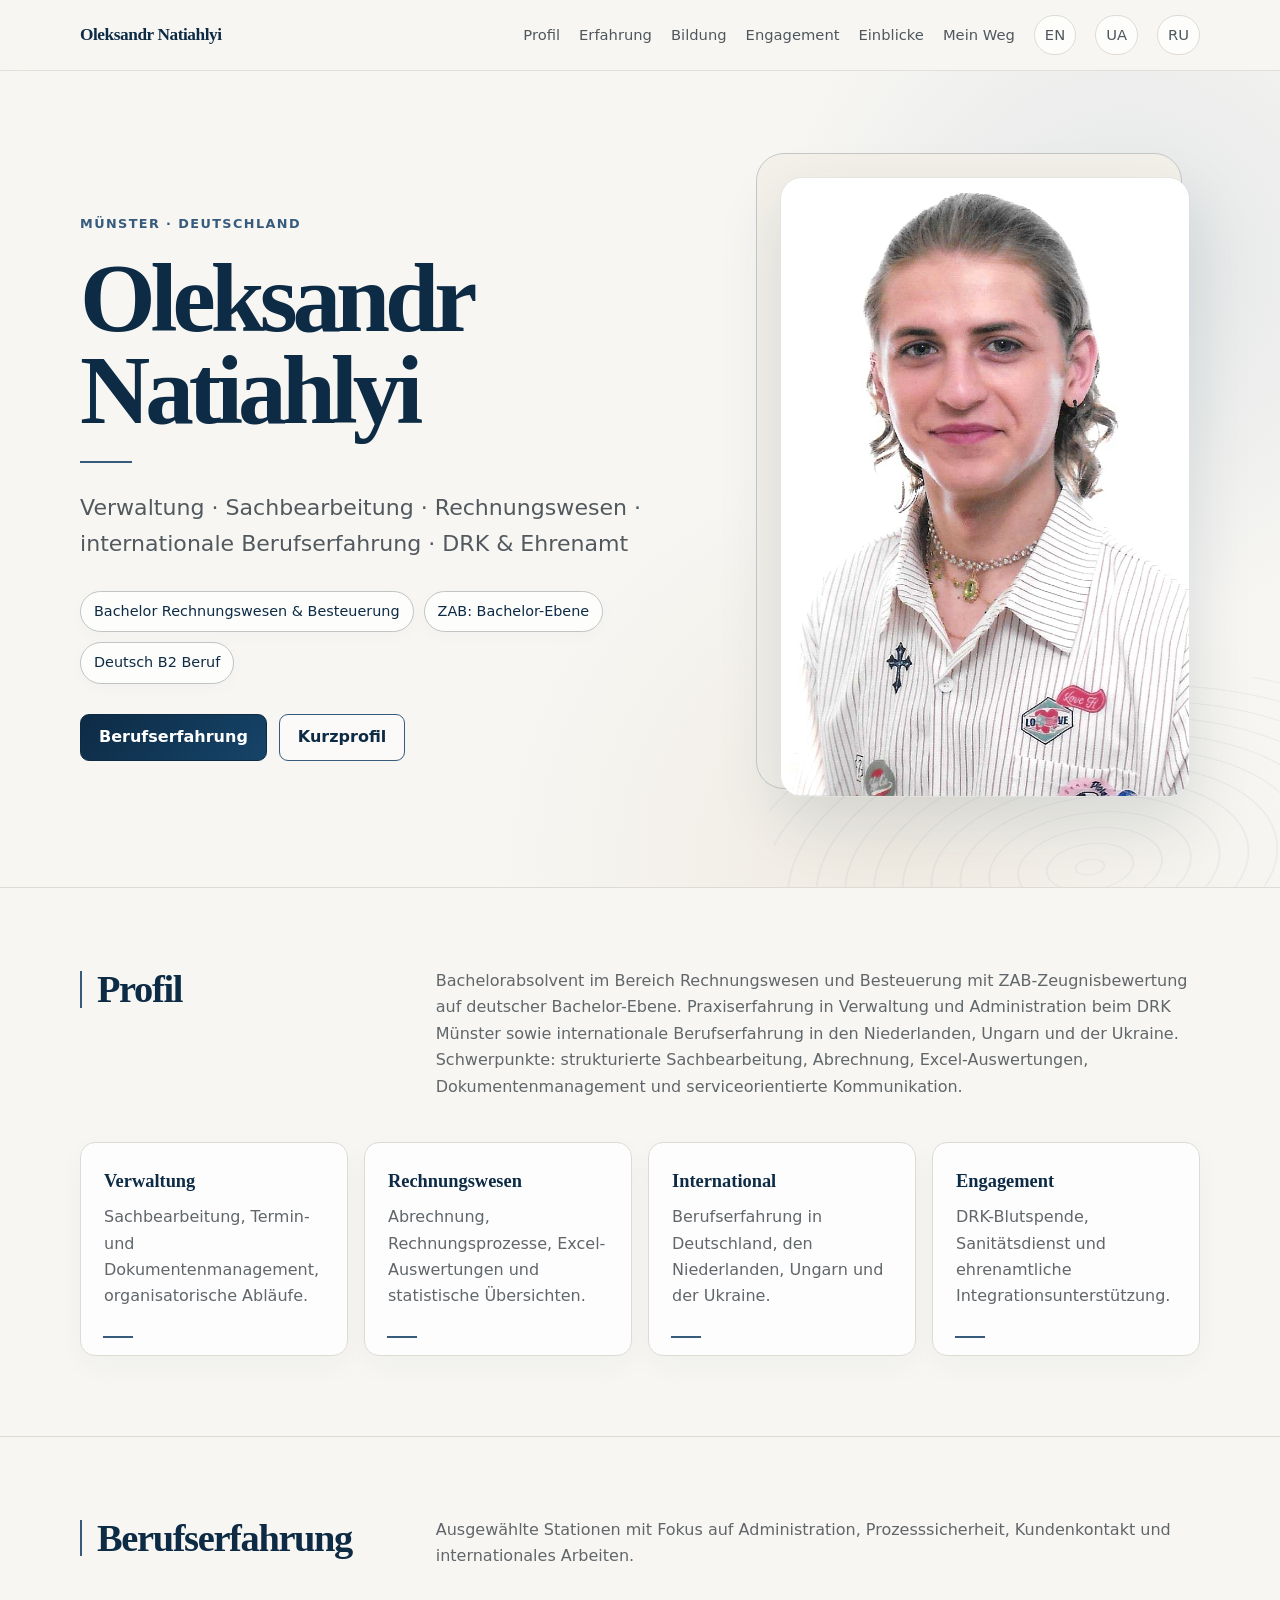
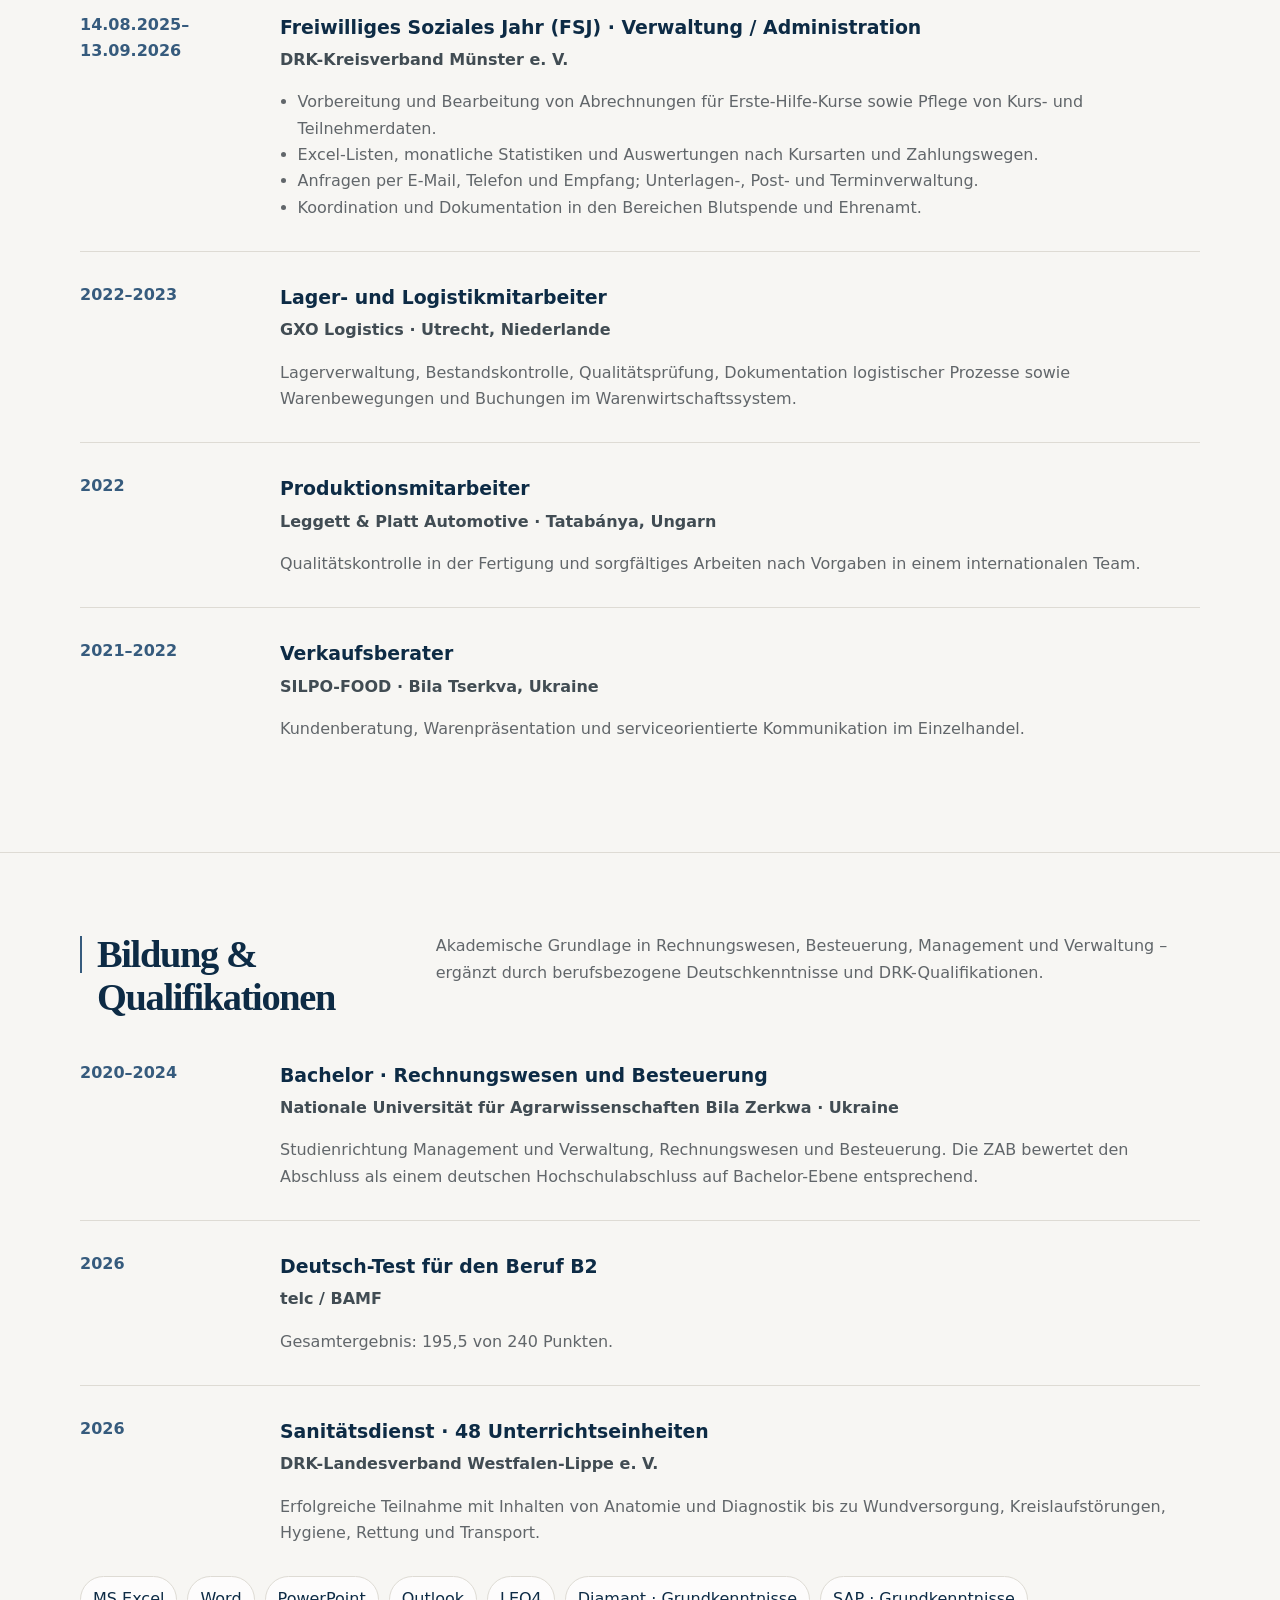
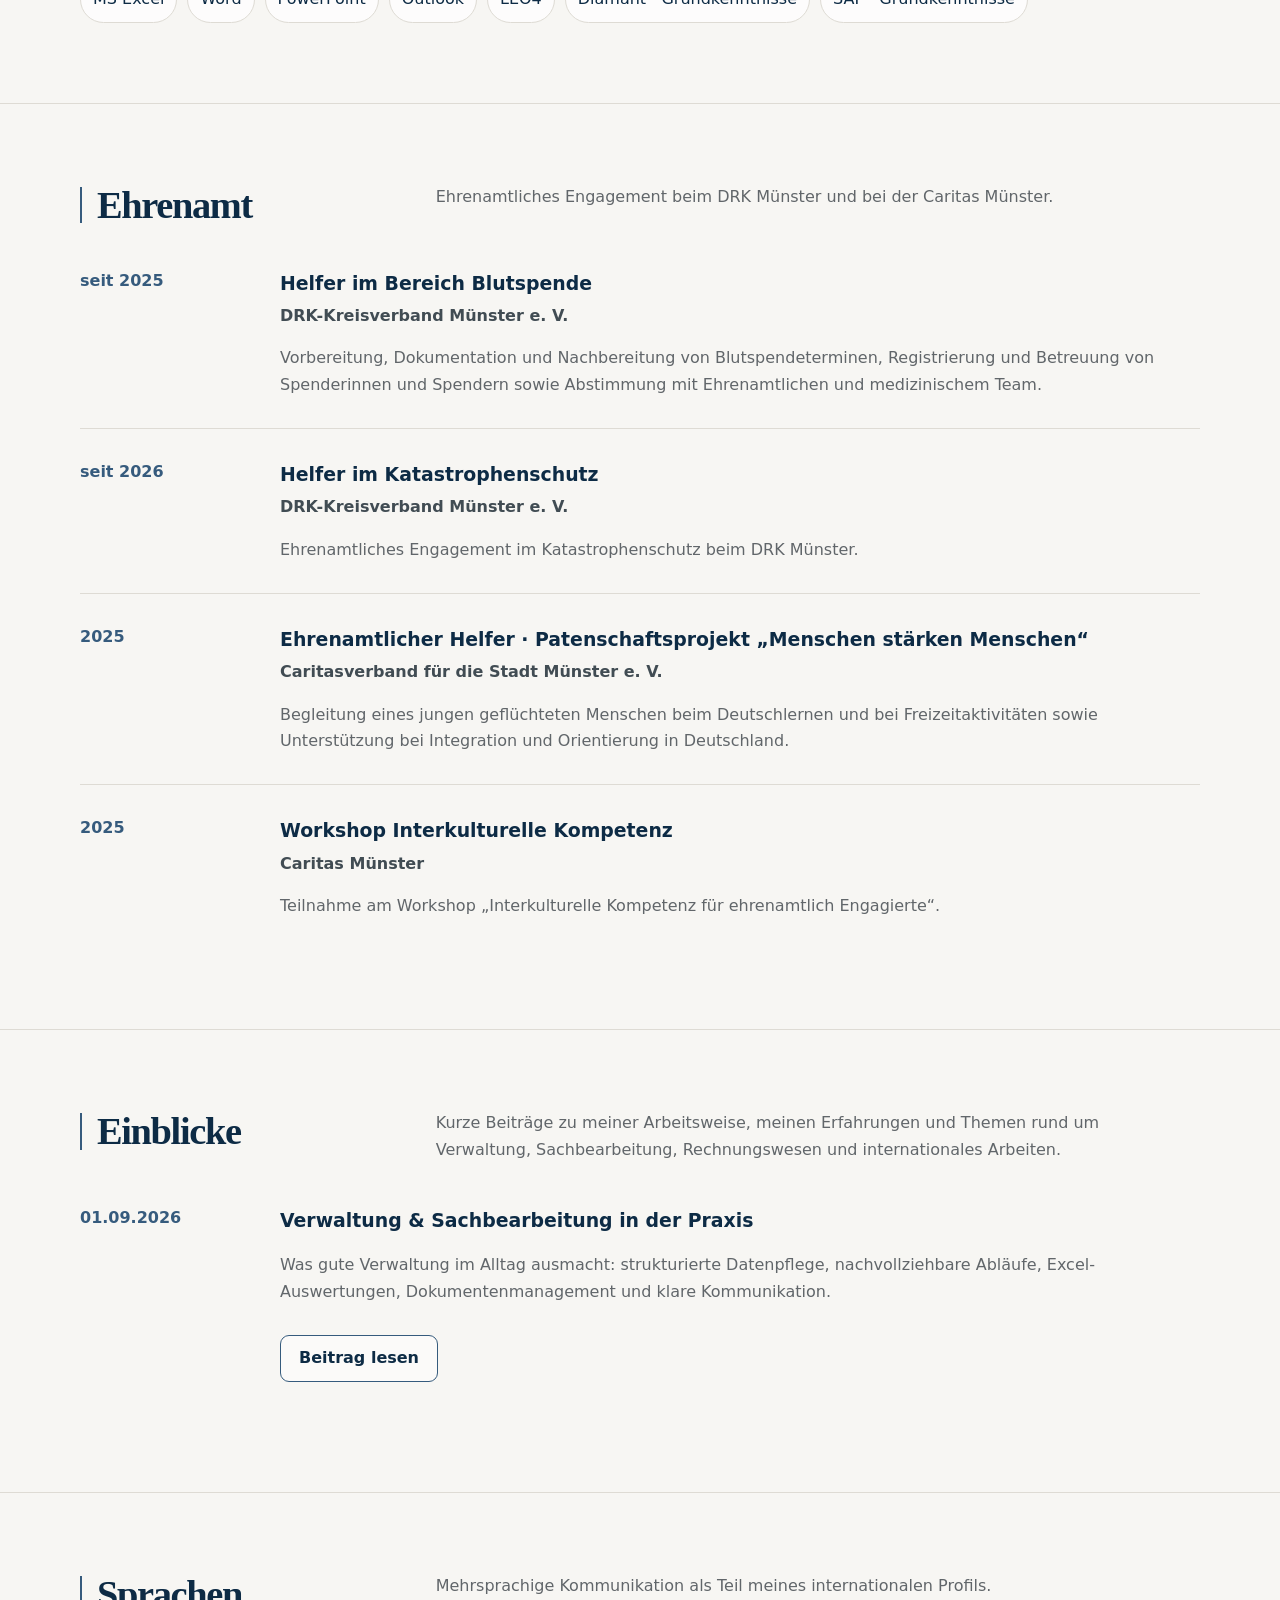
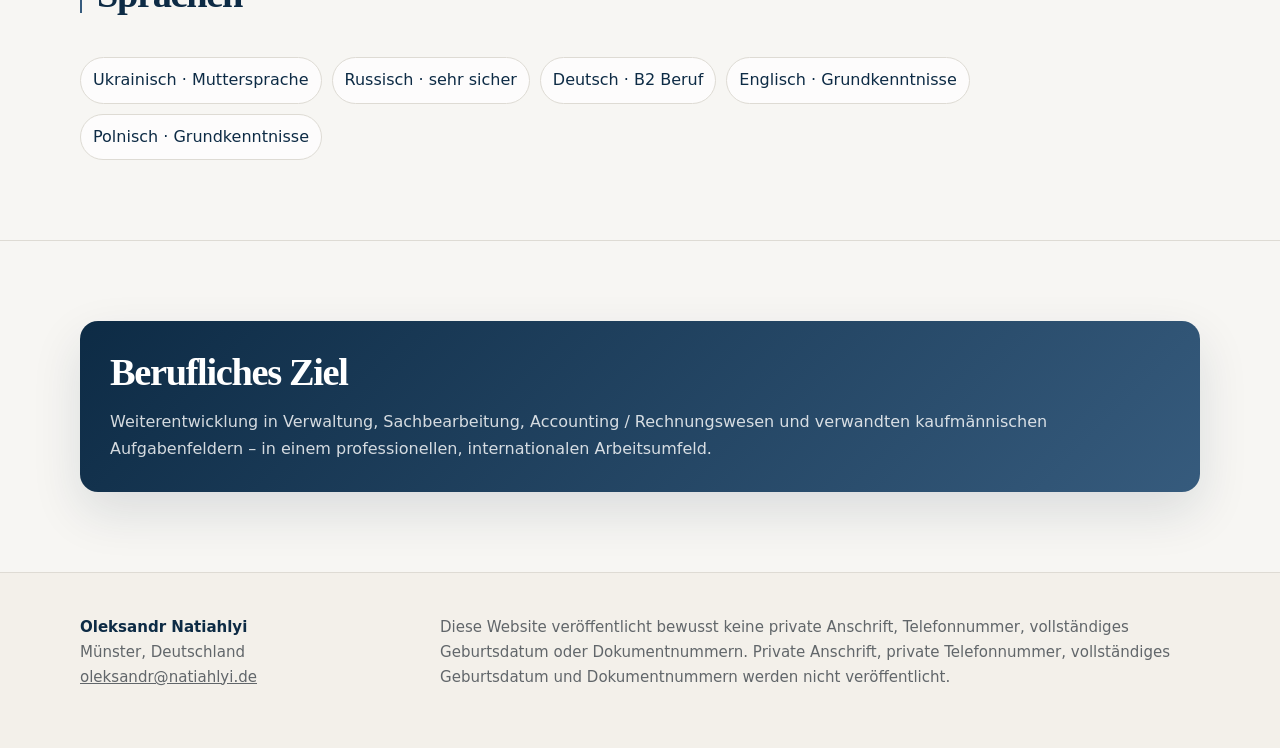
==== commit f39ab845: "Update index.html" ====
--- a/index.html
+++ b/index.html
@@ -201,7 +201,7 @@
     <div class="timeline">
 
       <article class="item">
-        <time>seit 07/2025</time>
+        <time>seit 2025</time>
         <div>
           <h3>Helfer im Bereich Blutspende</h3>
           <p class="org">DRK-Kreisverband Münster e. V.</p>
@@ -210,7 +210,7 @@
       </article>
 
       <article class="item">
-        <time>seit 09/2026</time>
+        <time>seit 2026</time>
         <div>
           <h3>Helfer im Katastrophenschutz</h3>
           <p class="org">DRK-Kreisverband Münster e. V.</p>
@@ -219,7 +219,7 @@
       </article>
 
       <article class="item">
-        <time>/2025</time>
+        <time>2025</time>
         <div>
           <h3>Ehrenamtlicher Helfer · Patenschaftsprojekt „Menschen stärken Menschen“</h3>
           <p class="org">Caritasverband für die Stadt Münster e. V.</p>
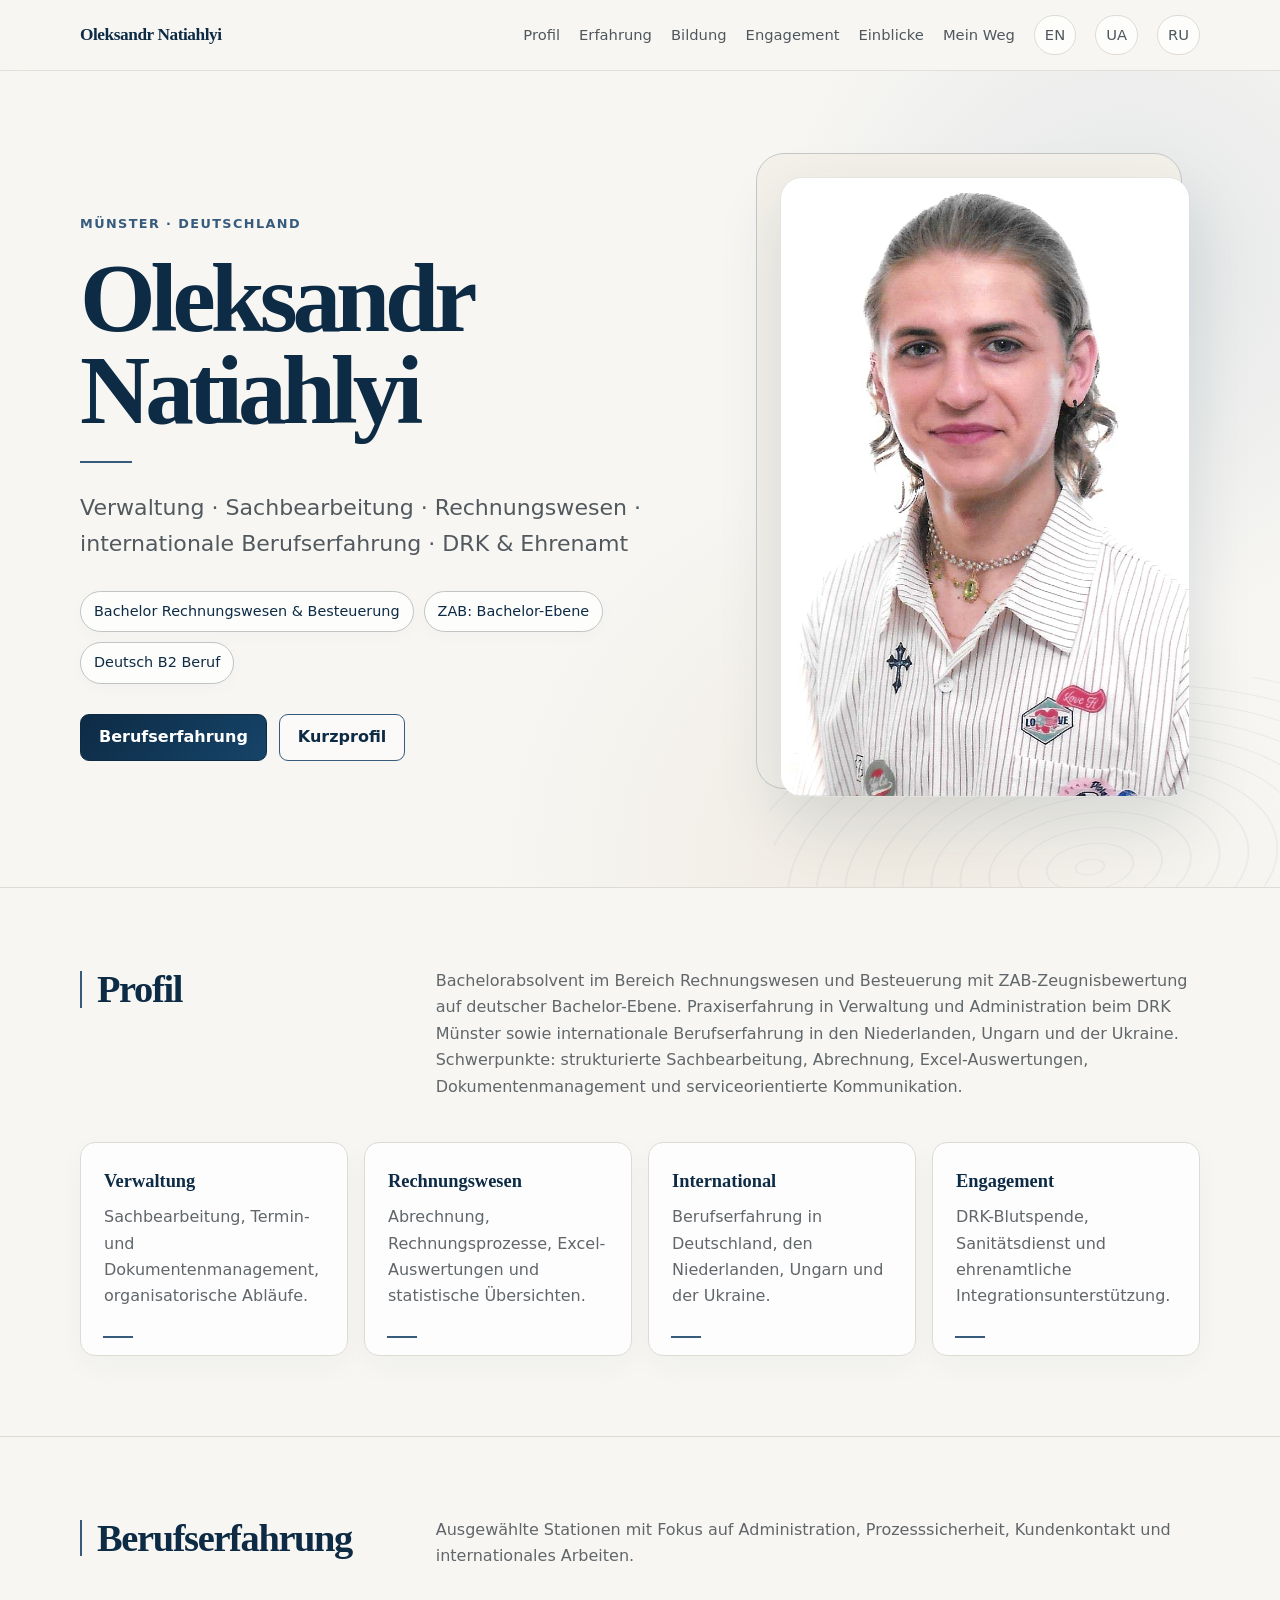
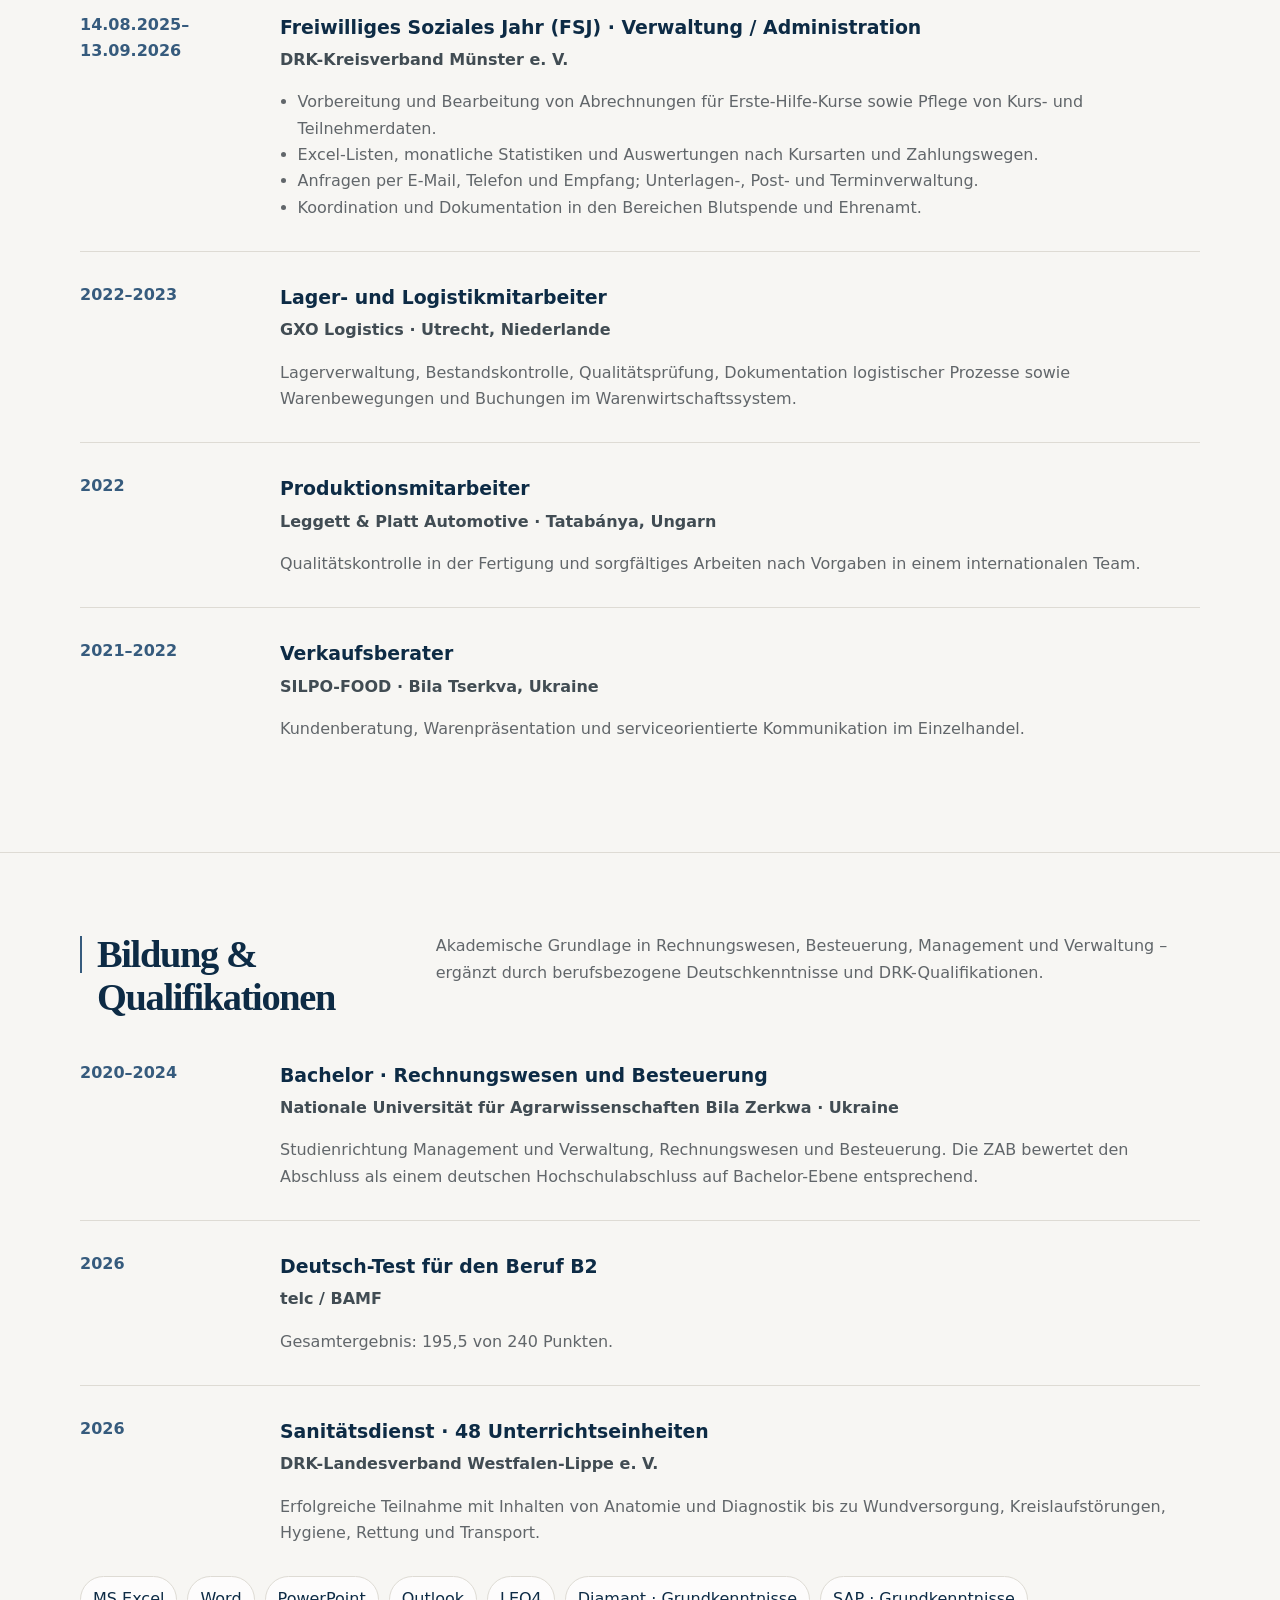
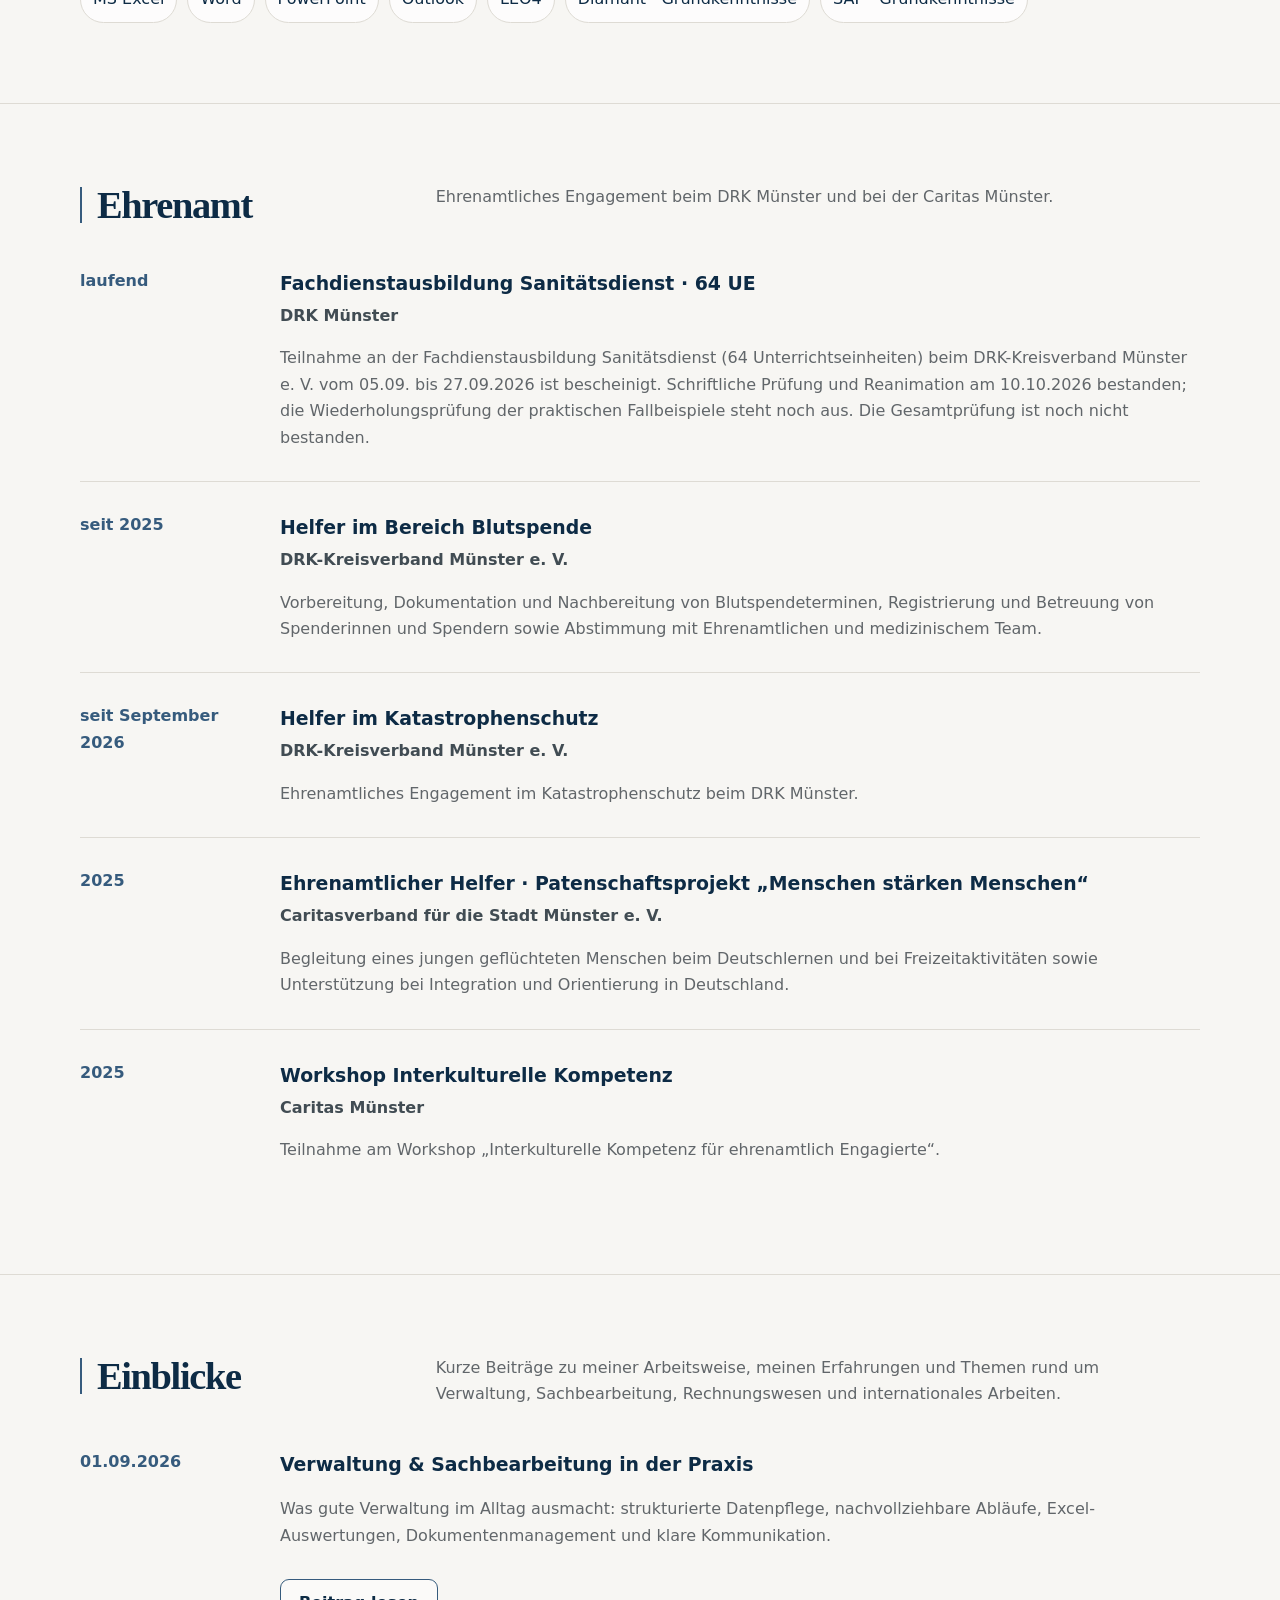
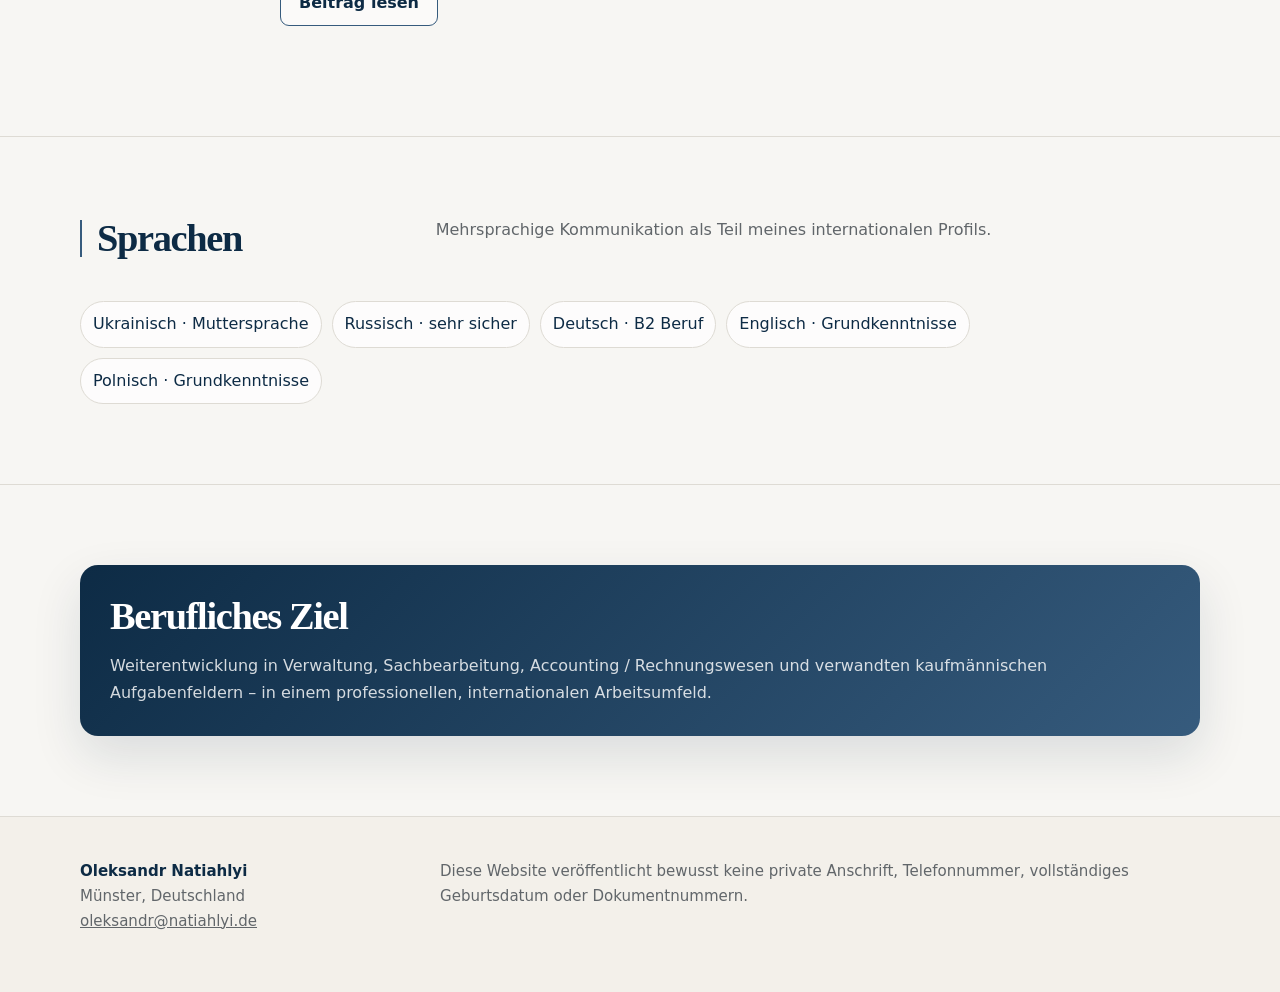
==== commit 58370c2f: "Synchronize volunteering translations and clarify DRK training status" ====
--- a/index.html
+++ b/index.html
@@ -35,7 +35,7 @@
     "@type": "ProfilePage",
     "mainEntity": {
       "@type": "Person",
-      "@id": "#oleksandr-natiahlyi",
+      "@id": "https://natiahlyi.de/#oleksandr-natiahlyi",
       "name": "Oleksandr Natiahlyi",
       "url": "https://natiahlyi.de/",
       "email": "mailto:oleksandr@natiahlyi.de",
@@ -199,6 +199,8 @@
     </div>
 
     <div class="timeline">
+      <article class="item"><time>laufend</time><div><h3>Fachdienstausbildung Sanitätsdienst · 64 UE</h3><p class="org">DRK Münster</p><p>Teilnahme an der Fachdienstausbildung Sanitätsdienst (64 Unterrichtseinheiten) beim DRK-Kreisverband Münster e. V. vom 05.09. bis 27.09.2026 ist bescheinigt. Schriftliche Prüfung und Reanimation am 10.10.2026 bestanden; die Wiederholungsprüfung der praktischen Fallbeispiele steht noch aus. Die Gesamtprüfung ist noch nicht bestanden.</p></div></article>
+
 
       <article class="item">
         <time>seit 2025</time>
@@ -210,7 +212,7 @@
       </article>
 
       <article class="item">
-        <time>seit 2026</time>
+        <time>seit September 2026</time>
         <div>
           <h3>Helfer im Katastrophenschutz</h3>
           <p class="org">DRK-Kreisverband Münster e. V.</p>
@@ -290,7 +292,7 @@
   <footer class="footer">
     <div class="container footer-grid">
       <div><strong>Oleksandr Natiahlyi</strong><br>Münster, Deutschland<br><a href="mailto:oleksandr@natiahlyi.de">oleksandr@natiahlyi.de</a></div>
-      <div class="note">Diese Website veröffentlicht bewusst keine private Anschrift, Telefonnummer, vollständiges Geburtsdatum oder Dokumentnummern. Private Anschrift, private Telefonnummer, vollständiges Geburtsdatum und Dokumentnummern werden nicht veröffentlicht.</div>
+      <div class="note">Diese Website veröffentlicht bewusst keine private Anschrift, Telefonnummer, vollständiges Geburtsdatum oder Dokumentnummern.</div>
     </div>
   </footer>
 </body>
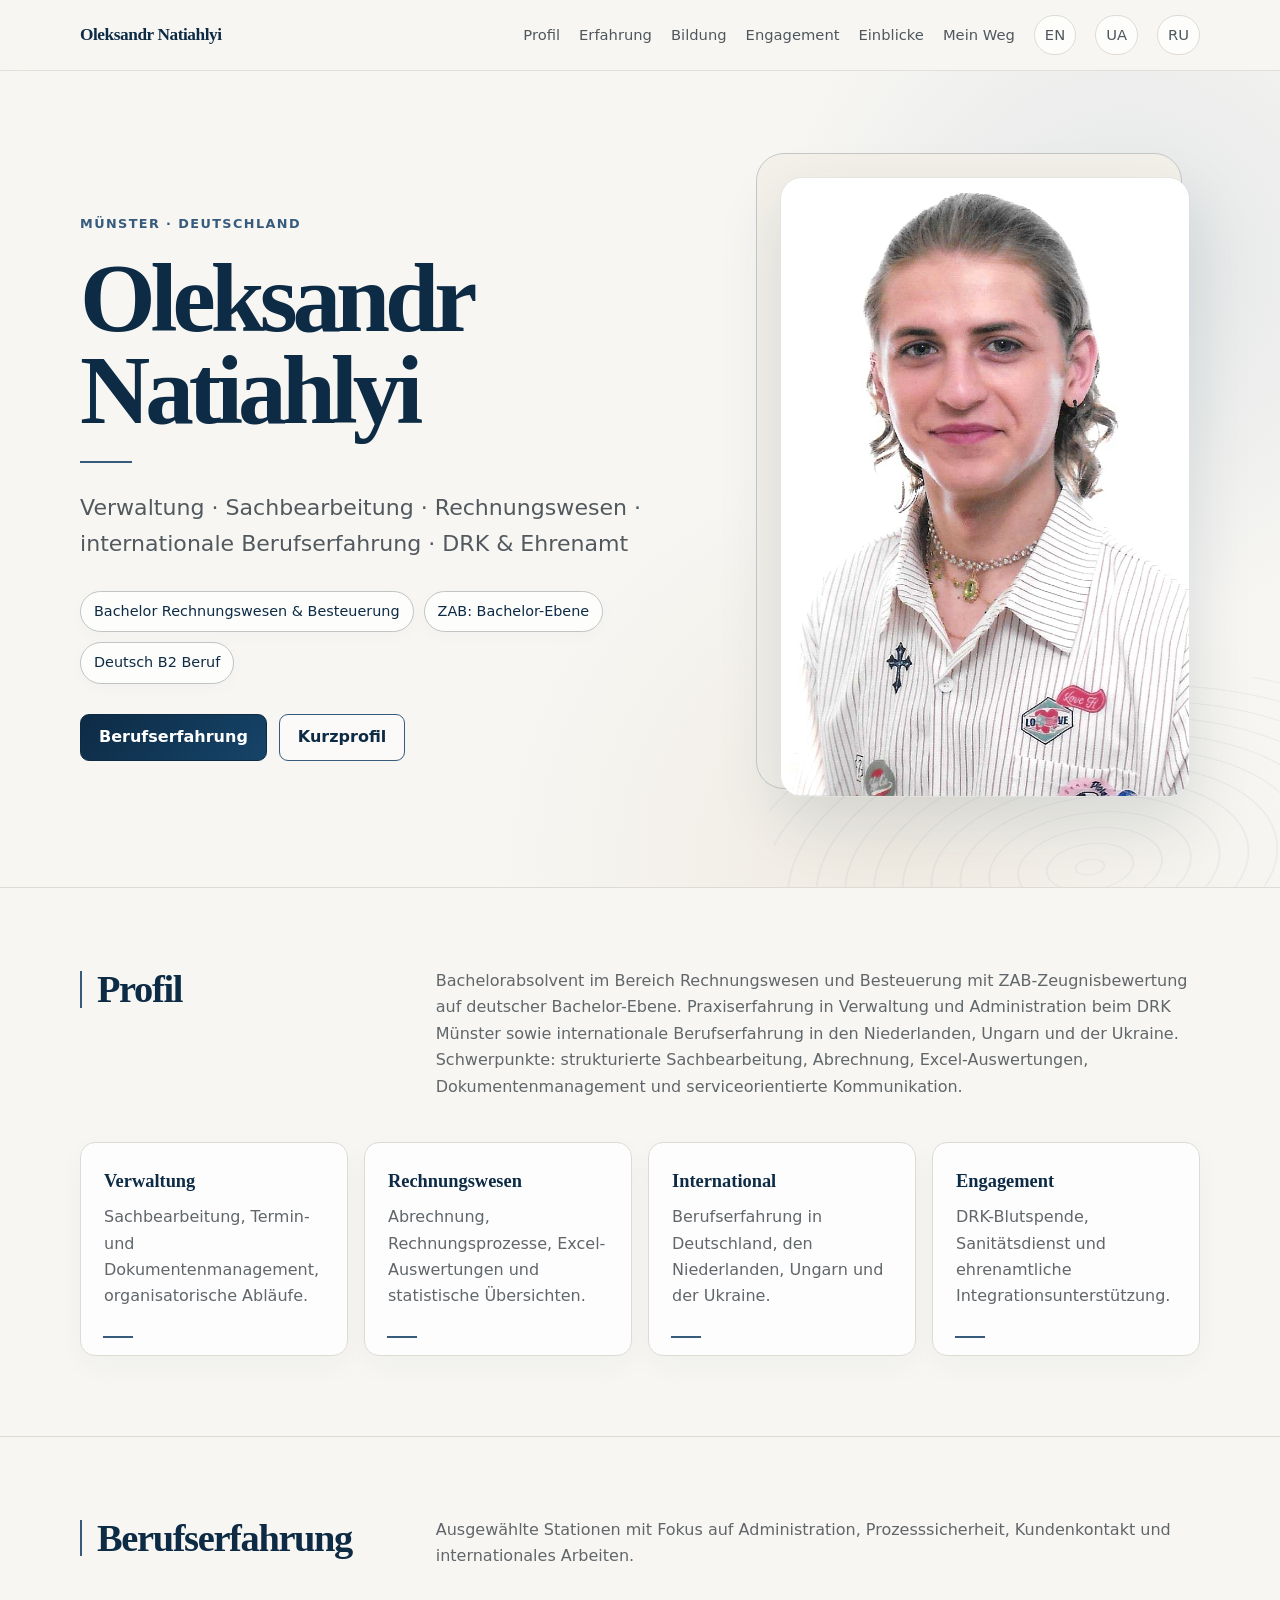
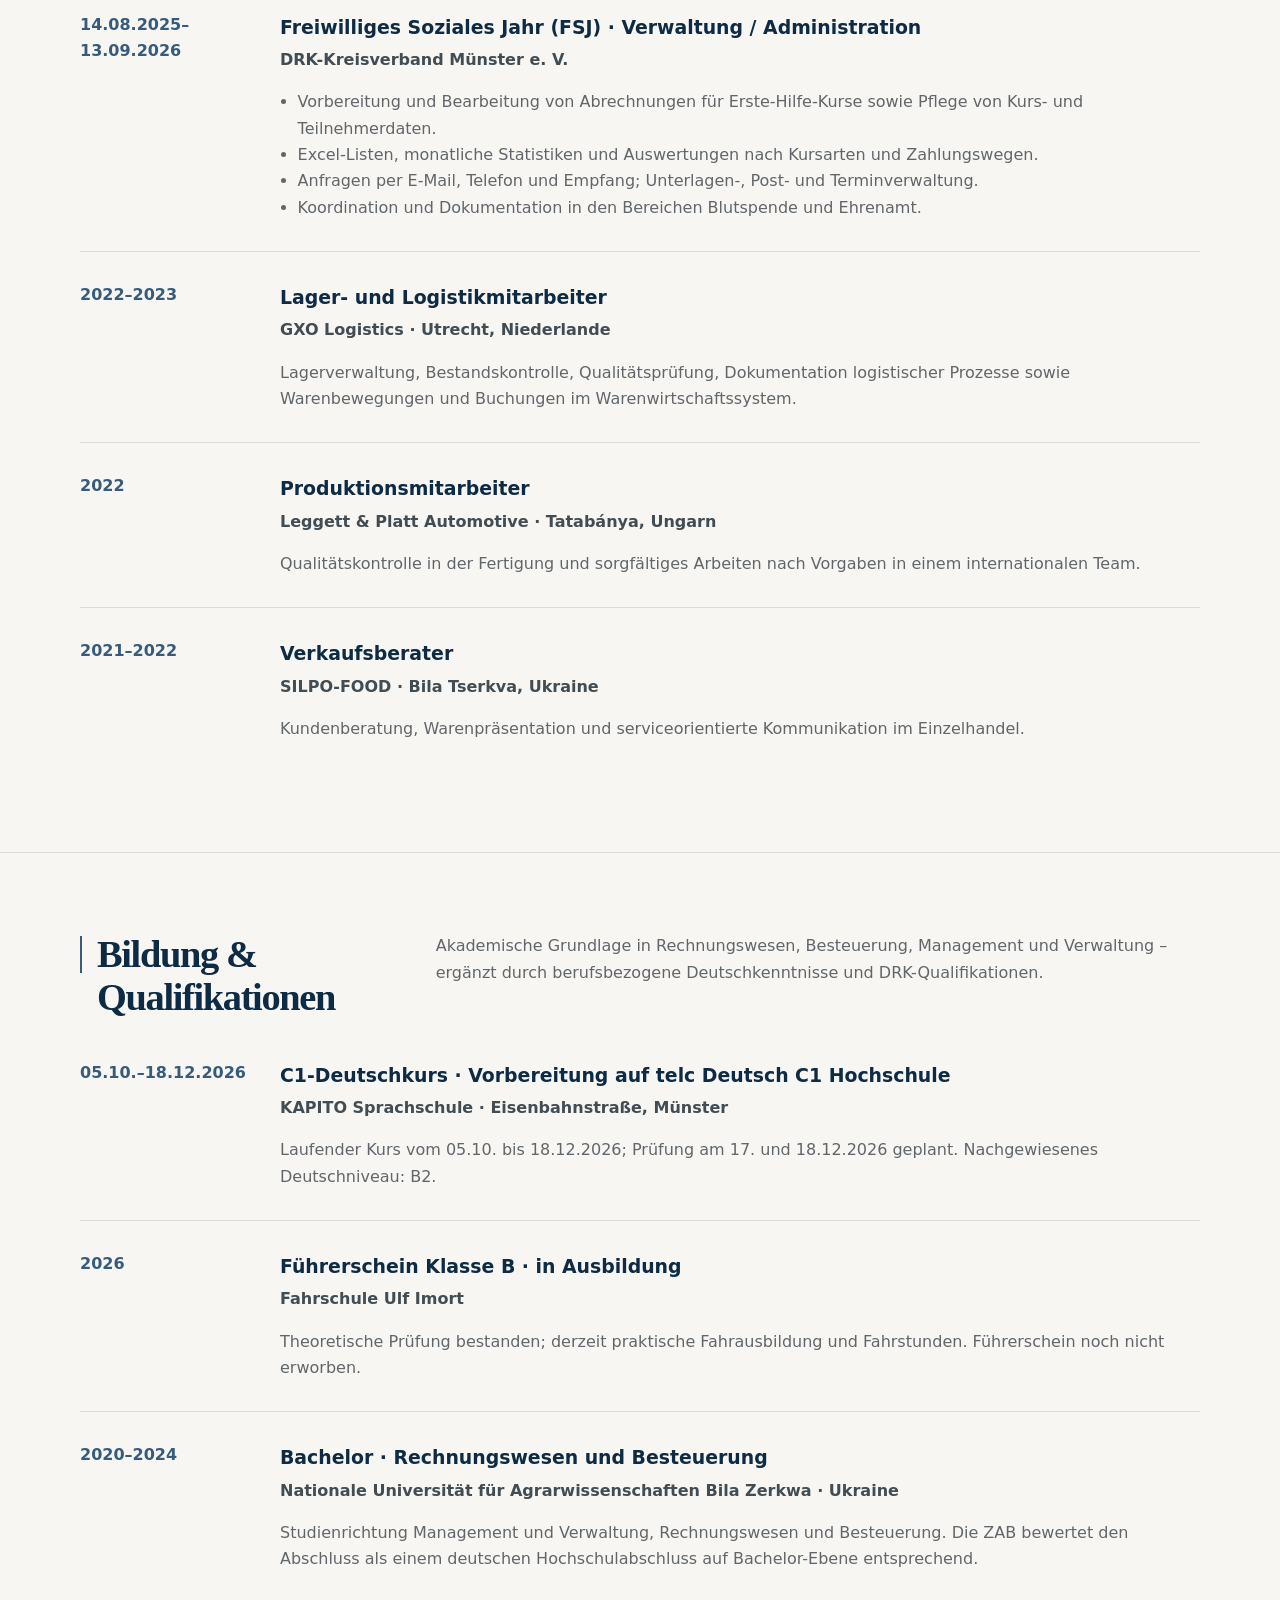
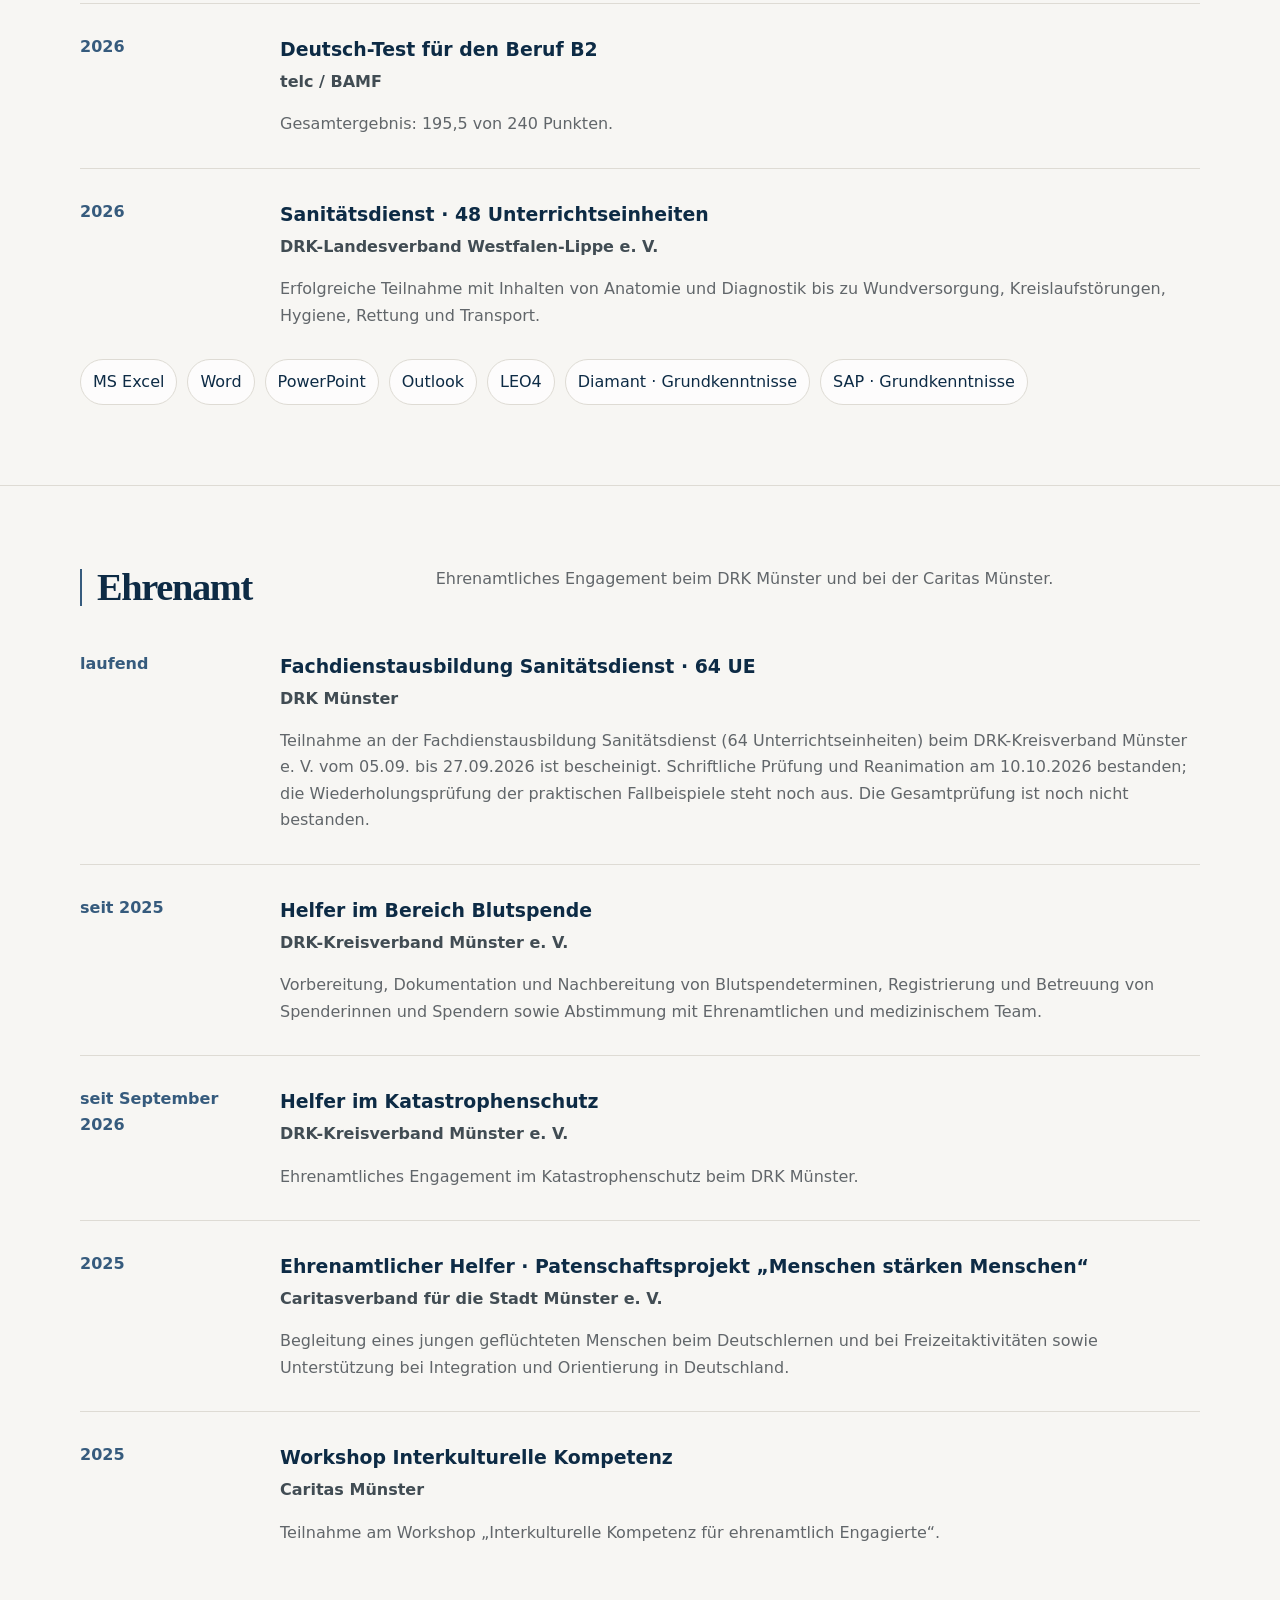
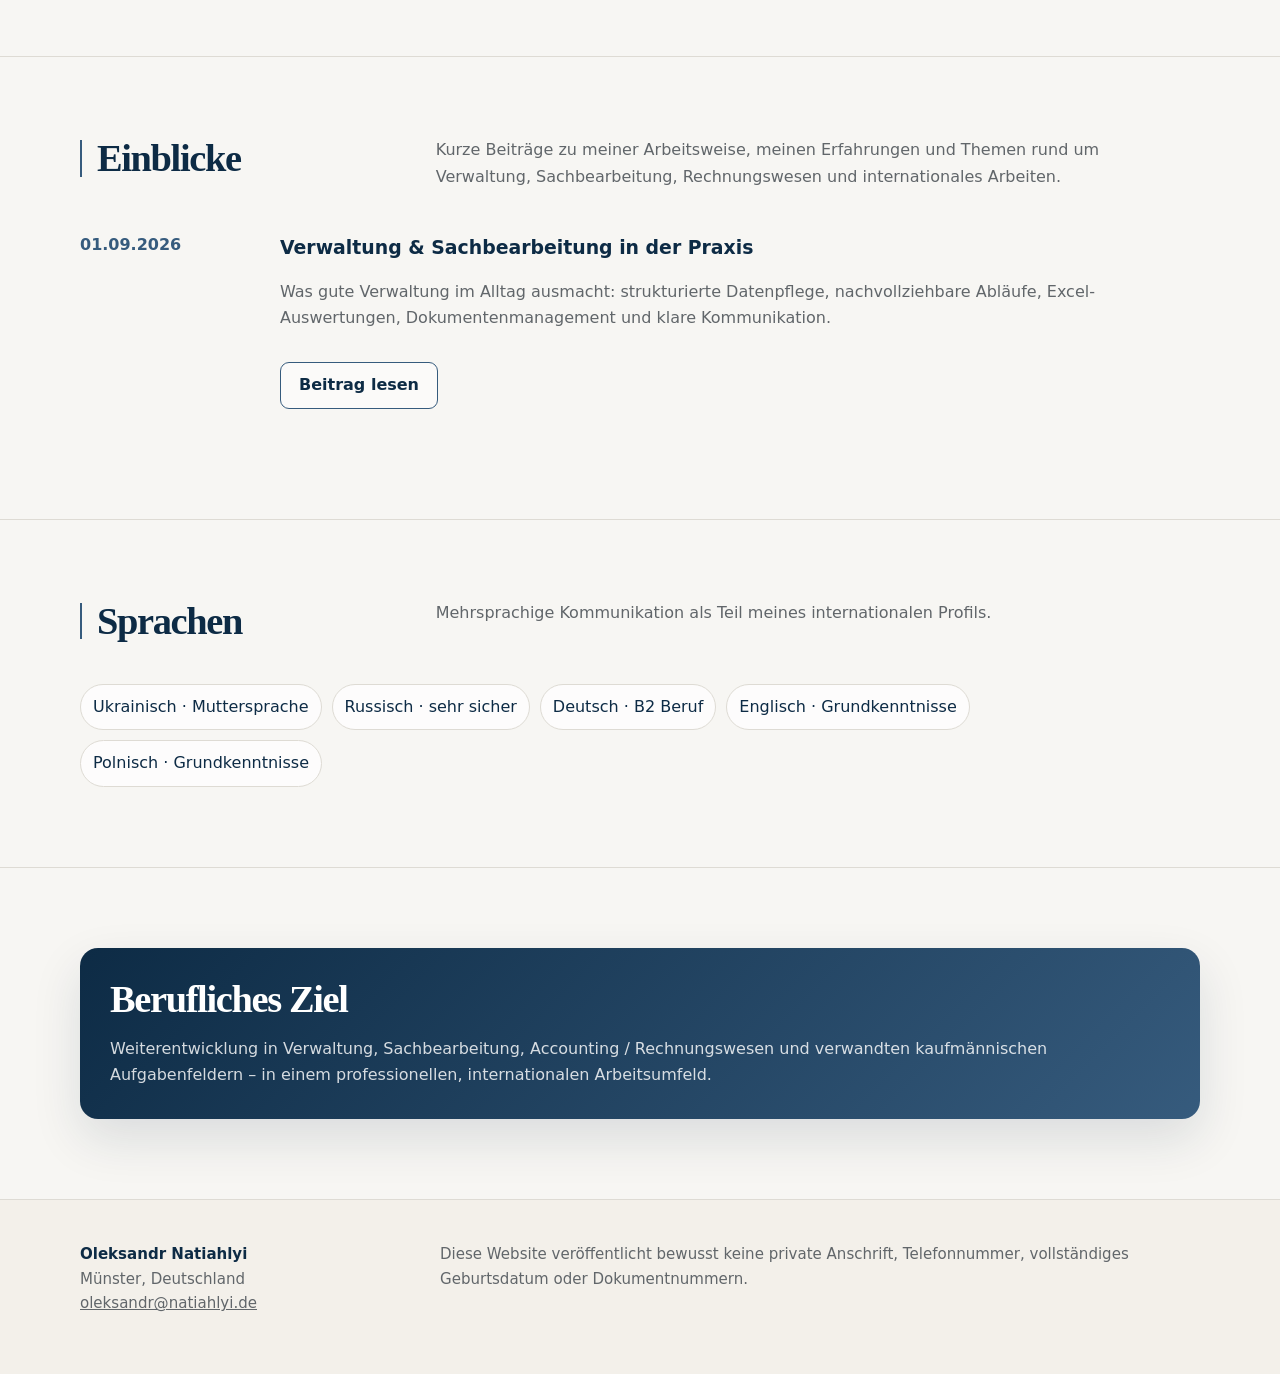
==== commit 2dd893fb: "Add ongoing C1 course and category B driving training" ====
--- a/index.html
+++ b/index.html
@@ -161,6 +161,9 @@
           <p class="section-intro">Akademische Grundlage in Rechnungswesen, Besteuerung, Management und Verwaltung – ergänzt durch berufsbezogene Deutschkenntnisse und DRK-Qualifikationen.</p>
         </div>
         <div class="timeline">
+          <article class="item"><time>05.10.–18.12.2026</time><div><h3>C1-Deutschkurs · Vorbereitung auf telc Deutsch C1 Hochschule</h3><p class="org">KAPITO Sprachschule · Eisenbahnstraße, Münster</p><p>Laufender Kurs vom 05.10. bis 18.12.2026; Prüfung am 17. und 18.12.2026 geplant. Nachgewiesenes Deutschniveau: B2.</p></div></article>
+          <article class="item"><time>2026</time><div><h3>Führerschein Klasse B · in Ausbildung</h3><p class="org">Fahrschule Ulf Imort</p><p>Theoretische Prüfung bestanden; derzeit praktische Fahrausbildung und Fahrstunden. Führerschein noch nicht erworben.</p></div></article>
+
           <article class="item">
             <time>2020–2024</time>
             <div>
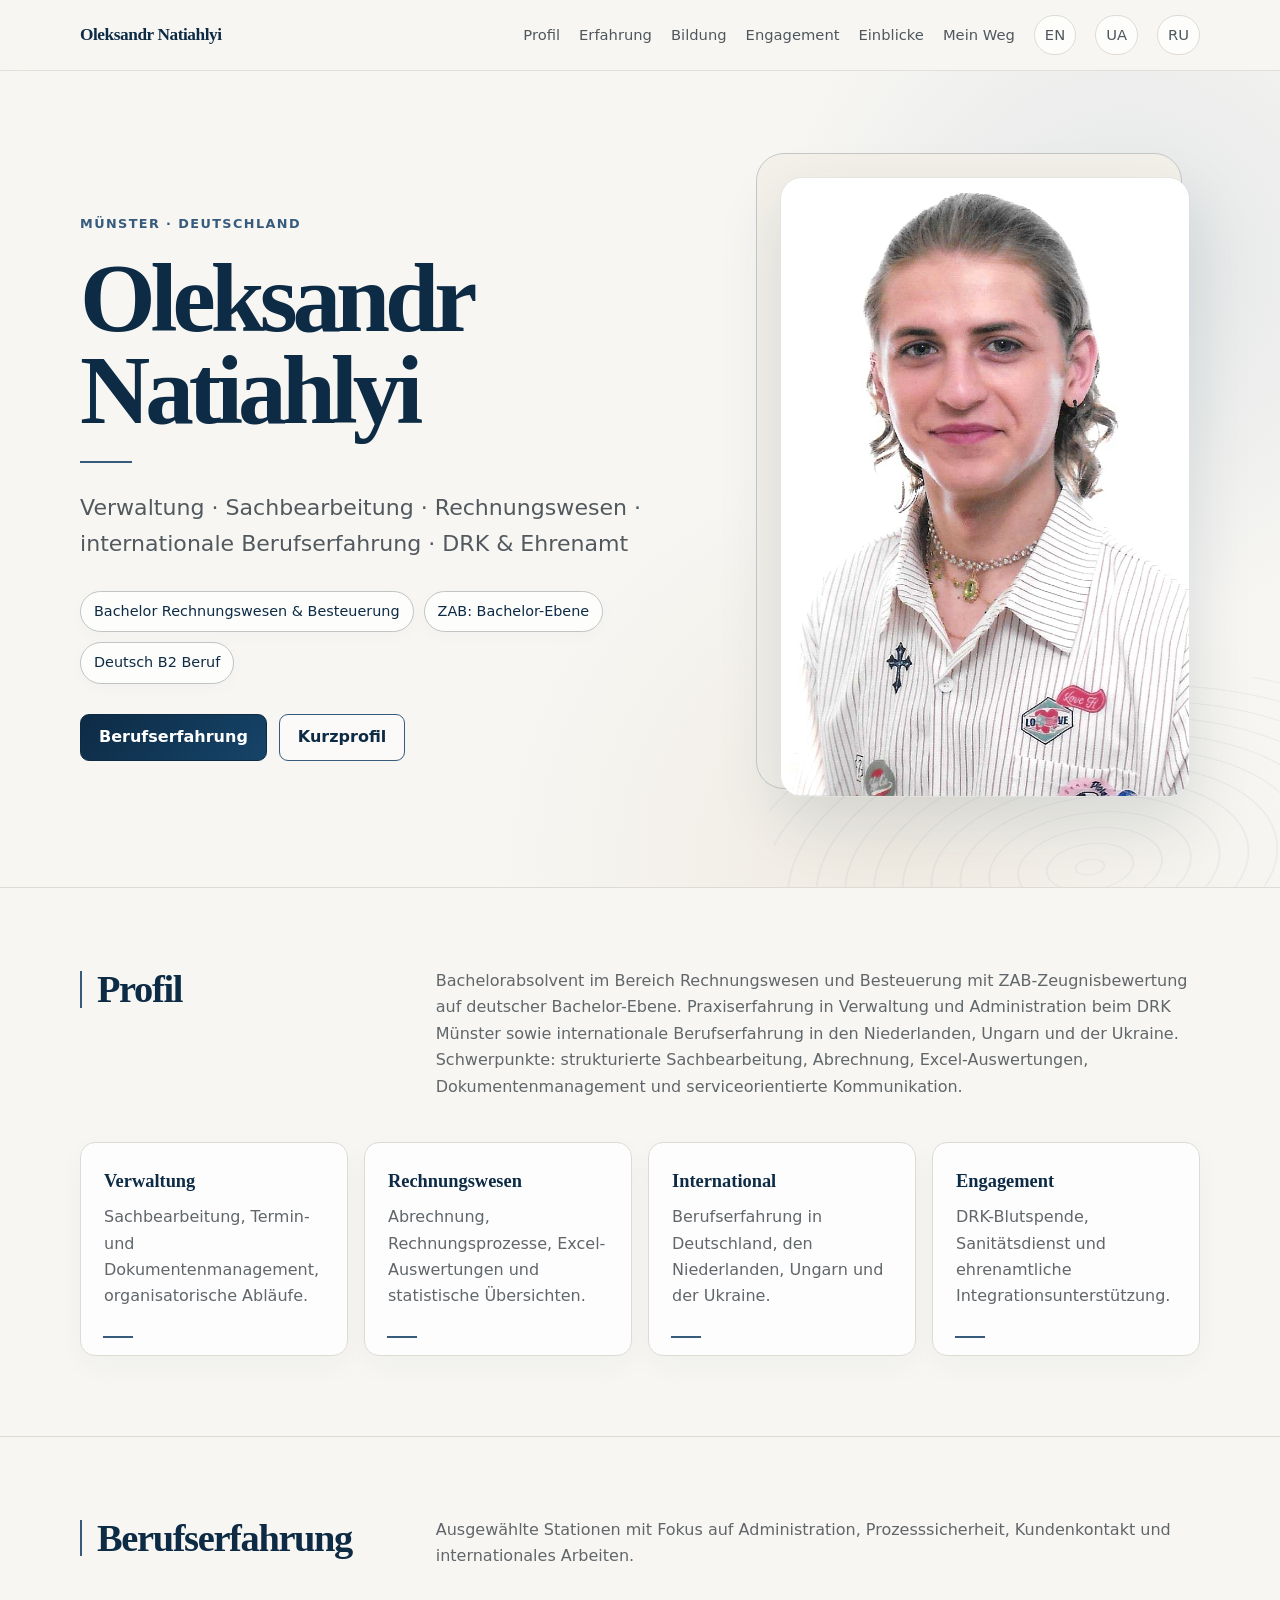
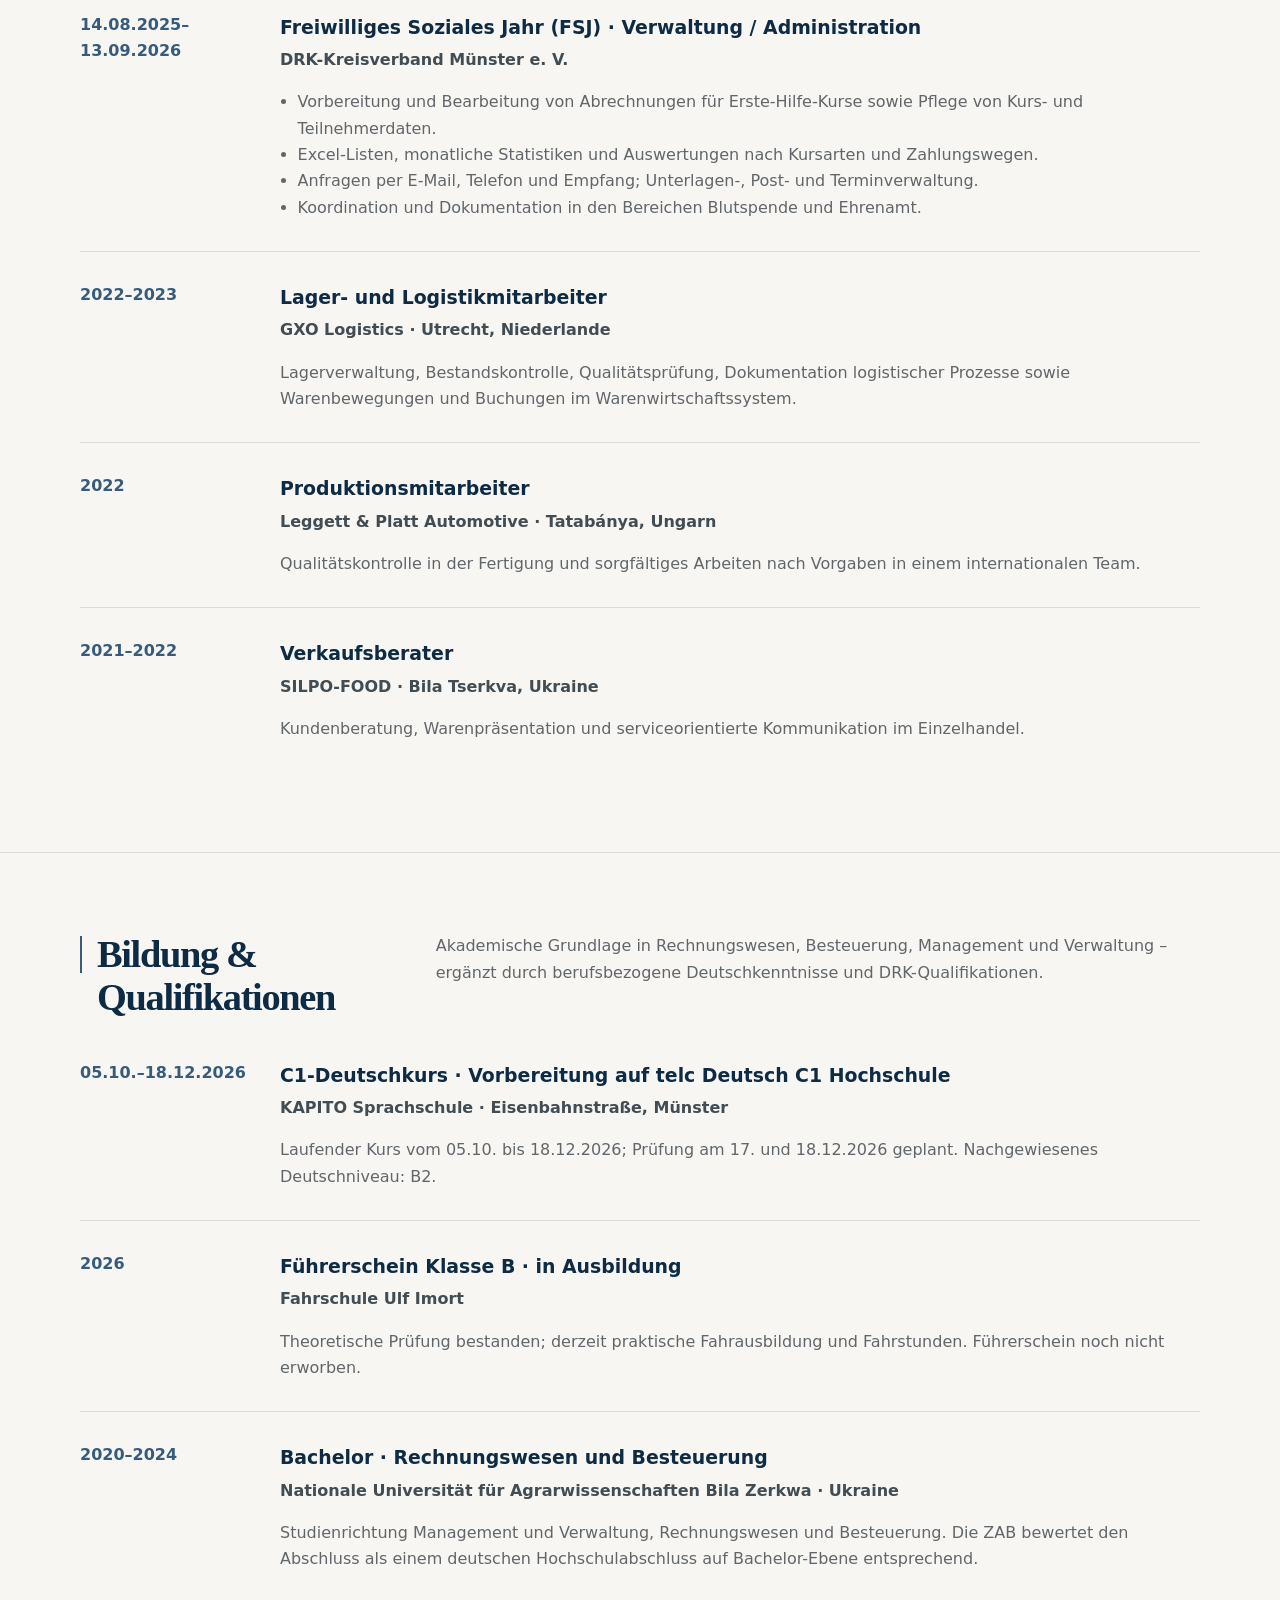
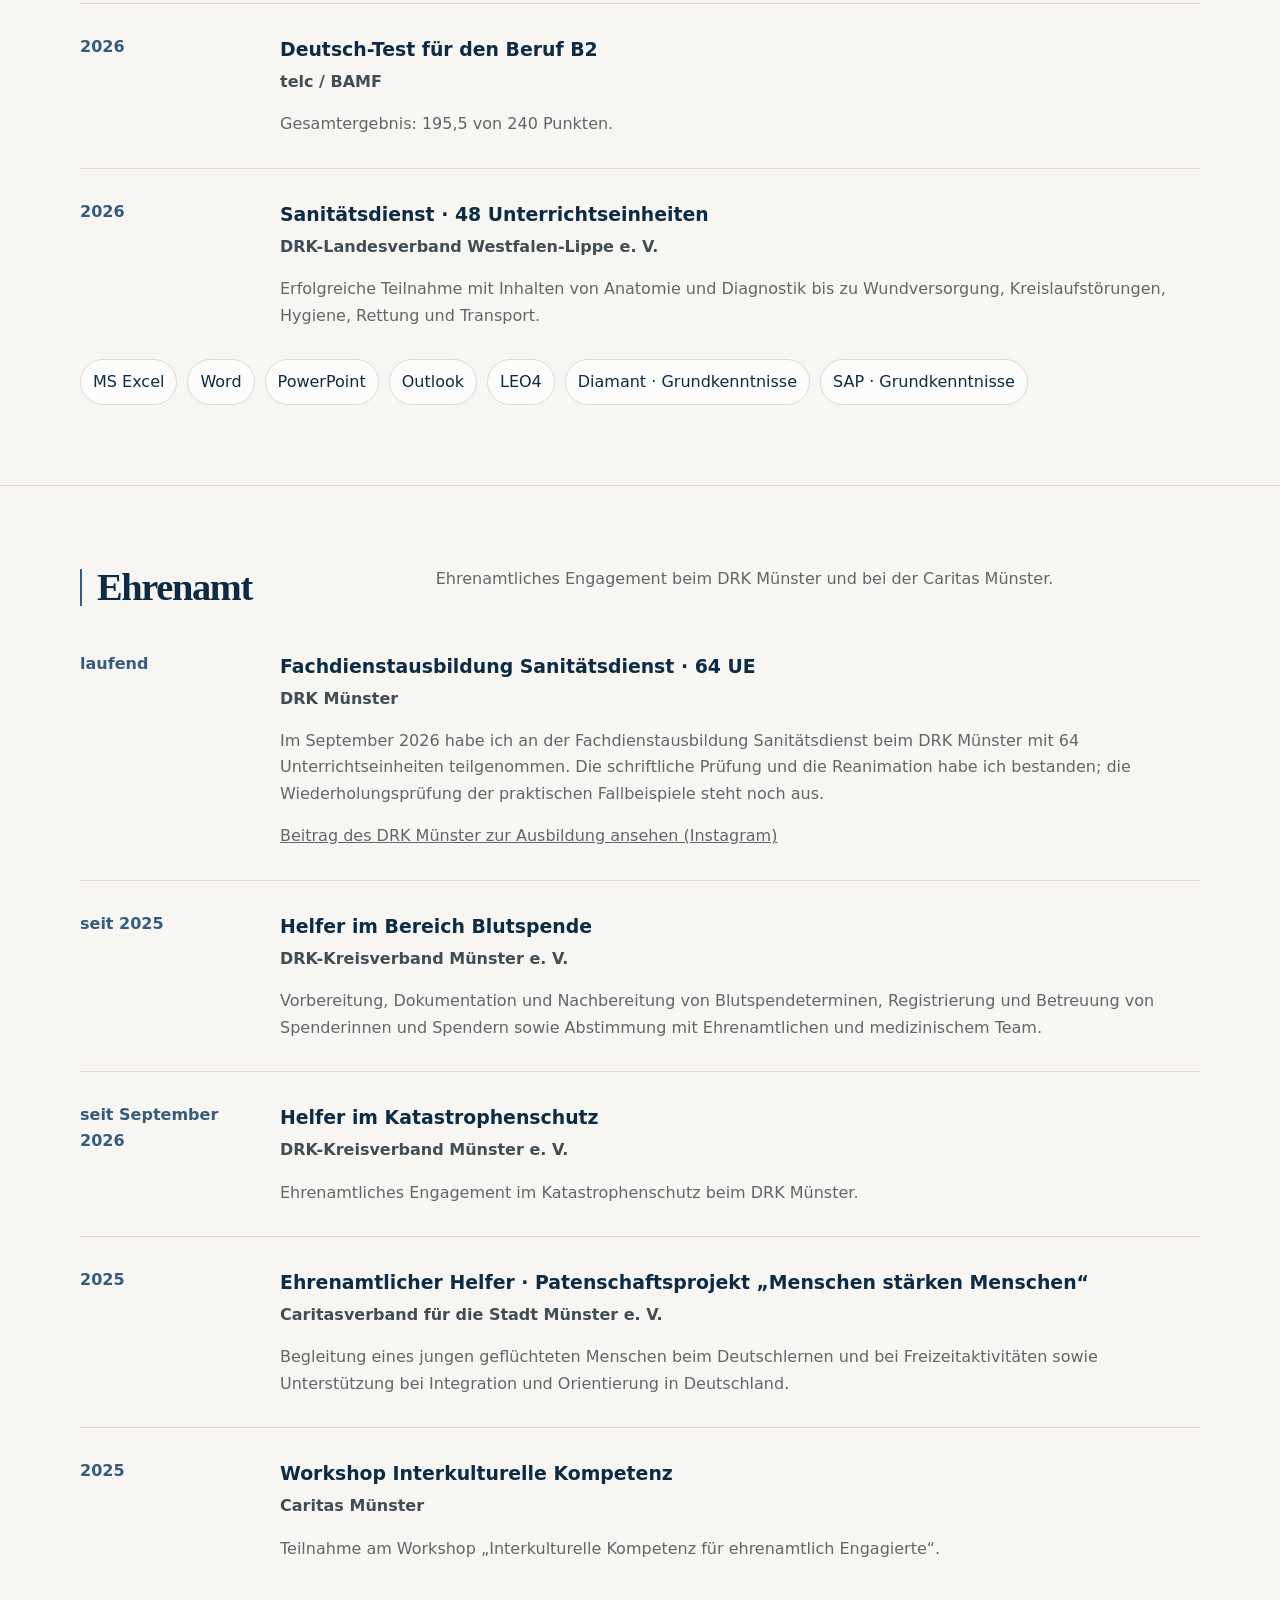
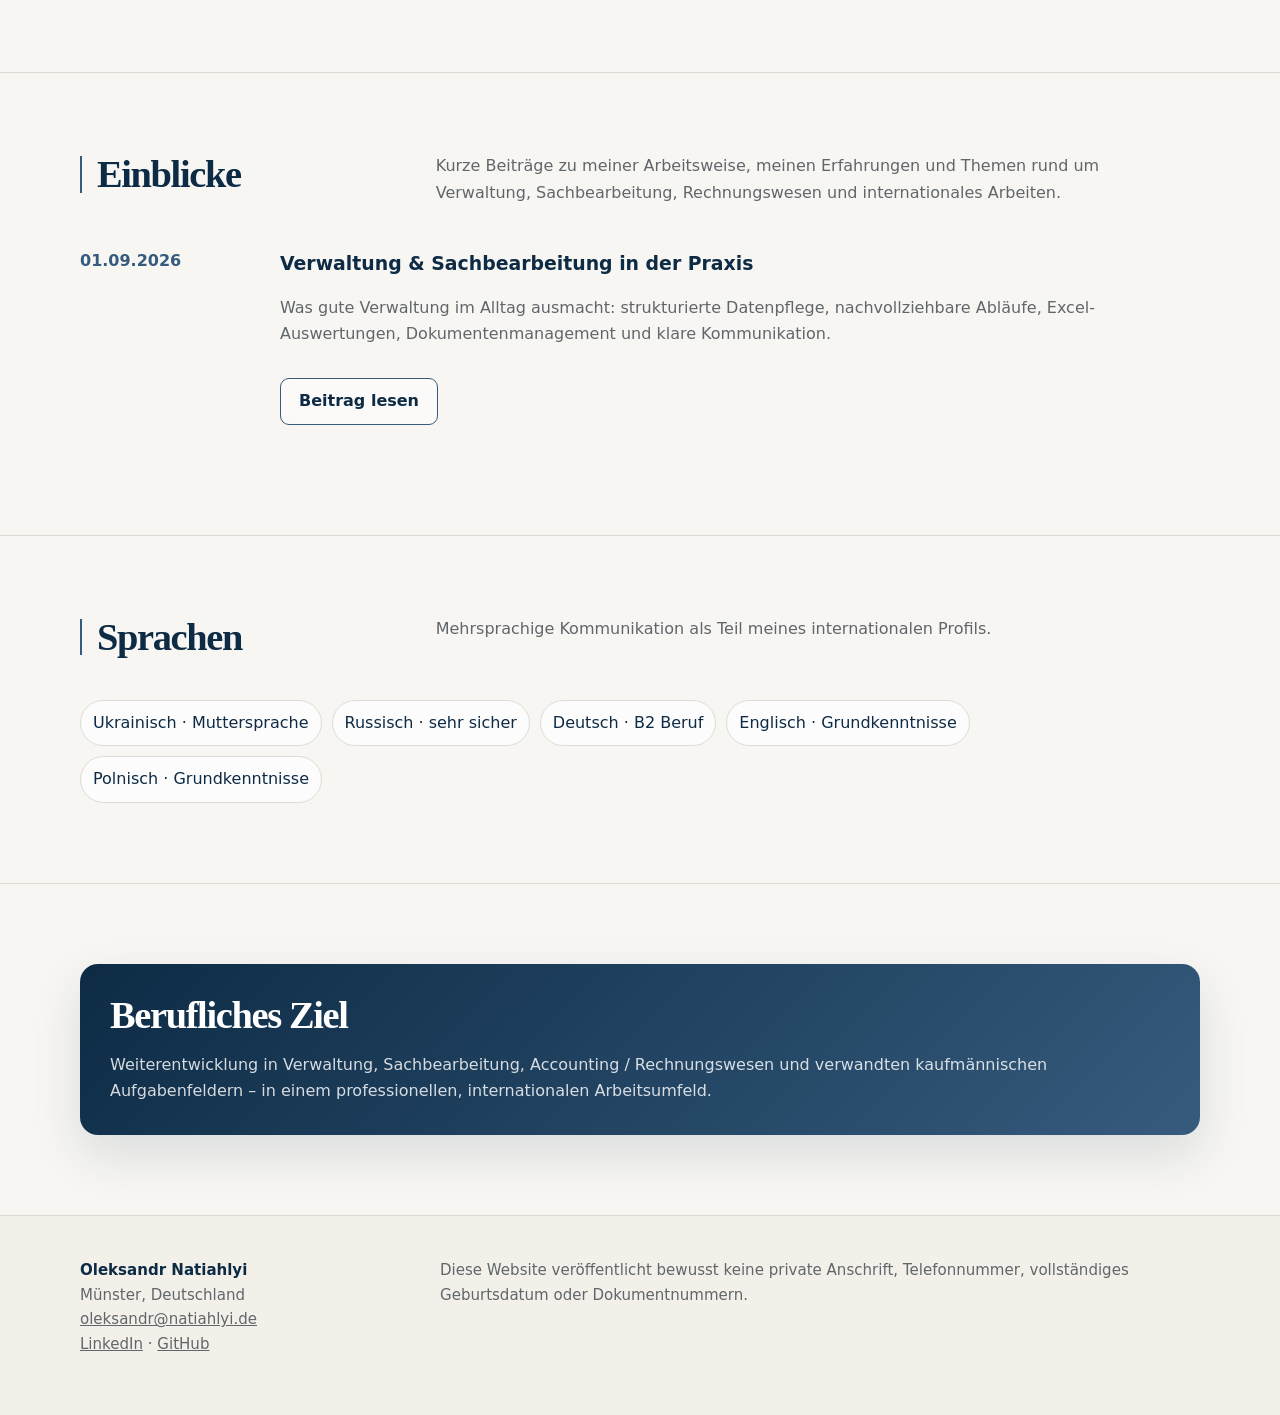
==== commit 5c1e4f90: "Improve DRK story, add source posts and visible profile links" ====
--- a/index.html
+++ b/index.html
@@ -202,7 +202,7 @@
     </div>
 
     <div class="timeline">
-      <article class="item"><time>laufend</time><div><h3>Fachdienstausbildung Sanitätsdienst · 64 UE</h3><p class="org">DRK Münster</p><p>Teilnahme an der Fachdienstausbildung Sanitätsdienst (64 Unterrichtseinheiten) beim DRK-Kreisverband Münster e. V. vom 05.09. bis 27.09.2026 ist bescheinigt. Schriftliche Prüfung und Reanimation am 10.10.2026 bestanden; die Wiederholungsprüfung der praktischen Fallbeispiele steht noch aus. Die Gesamtprüfung ist noch nicht bestanden.</p></div></article>
+      <article class="item"><time>laufend</time><div><h3>Fachdienstausbildung Sanitätsdienst · 64 UE</h3><p class="org">DRK Münster</p><p>Im September 2026 habe ich an der Fachdienstausbildung Sanitätsdienst beim DRK Münster mit 64 Unterrichtseinheiten teilgenommen. Die schriftliche Prüfung und die Reanimation habe ich bestanden; die Wiederholungsprüfung der praktischen Fallbeispiele steht noch aus.</p><p><a href="https://www.instagram.com/p/DebWsPXl6uc/">Beitrag des DRK Münster zur Ausbildung ansehen (Instagram)</a></p></div></article>
 
 
       <article class="item">
@@ -294,7 +294,7 @@
 
   <footer class="footer">
     <div class="container footer-grid">
-      <div><strong>Oleksandr Natiahlyi</strong><br>Münster, Deutschland<br><a href="mailto:oleksandr@natiahlyi.de">oleksandr@natiahlyi.de</a></div>
+      <div><strong>Oleksandr Natiahlyi</strong><br>Münster, Deutschland<br><a href="mailto:oleksandr@natiahlyi.de">oleksandr@natiahlyi.de</a><br><a href="https://www.linkedin.com/in/oleksandr-natiahlyi/">LinkedIn</a> · <a href="https://github.com/oleksandr-natiahlyi">GitHub</a></div>
       <div class="note">Diese Website veröffentlicht bewusst keine private Anschrift, Telefonnummer, vollständiges Geburtsdatum oder Dokumentnummern.</div>
     </div>
   </footer>
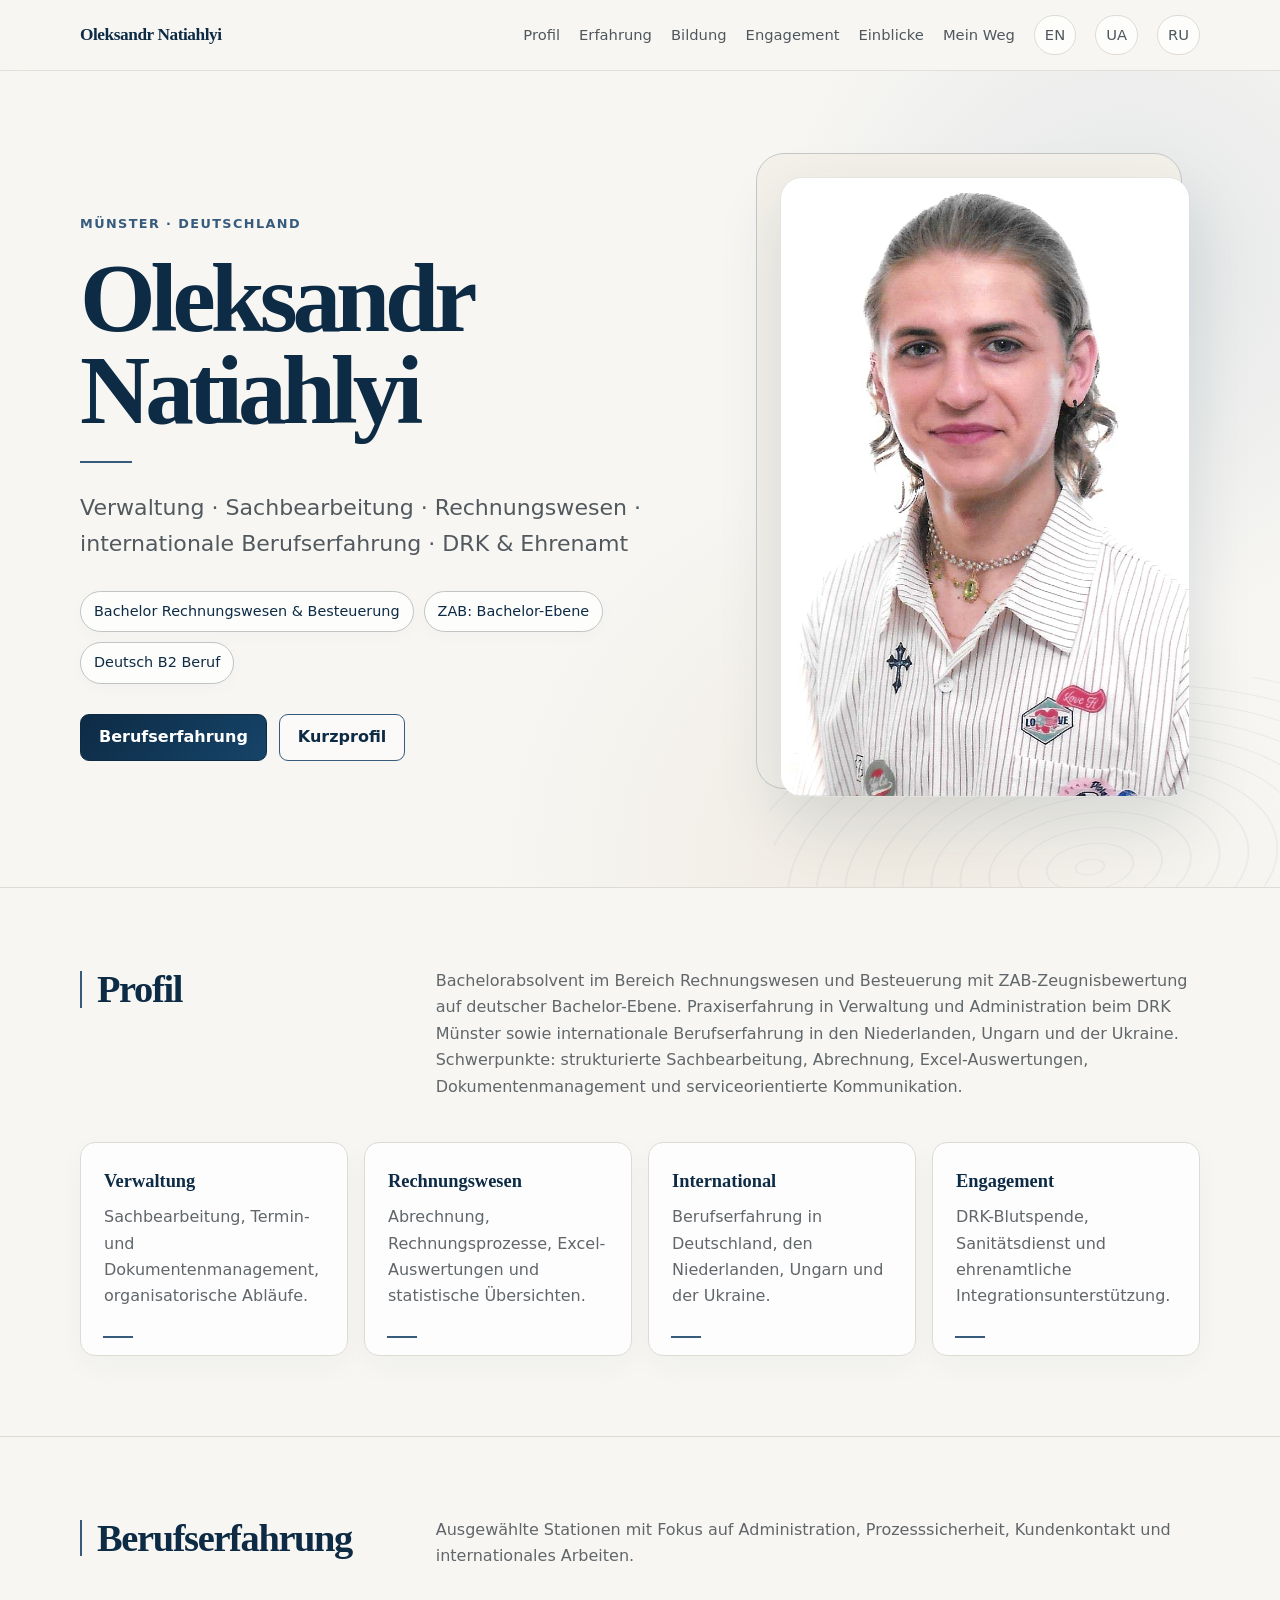
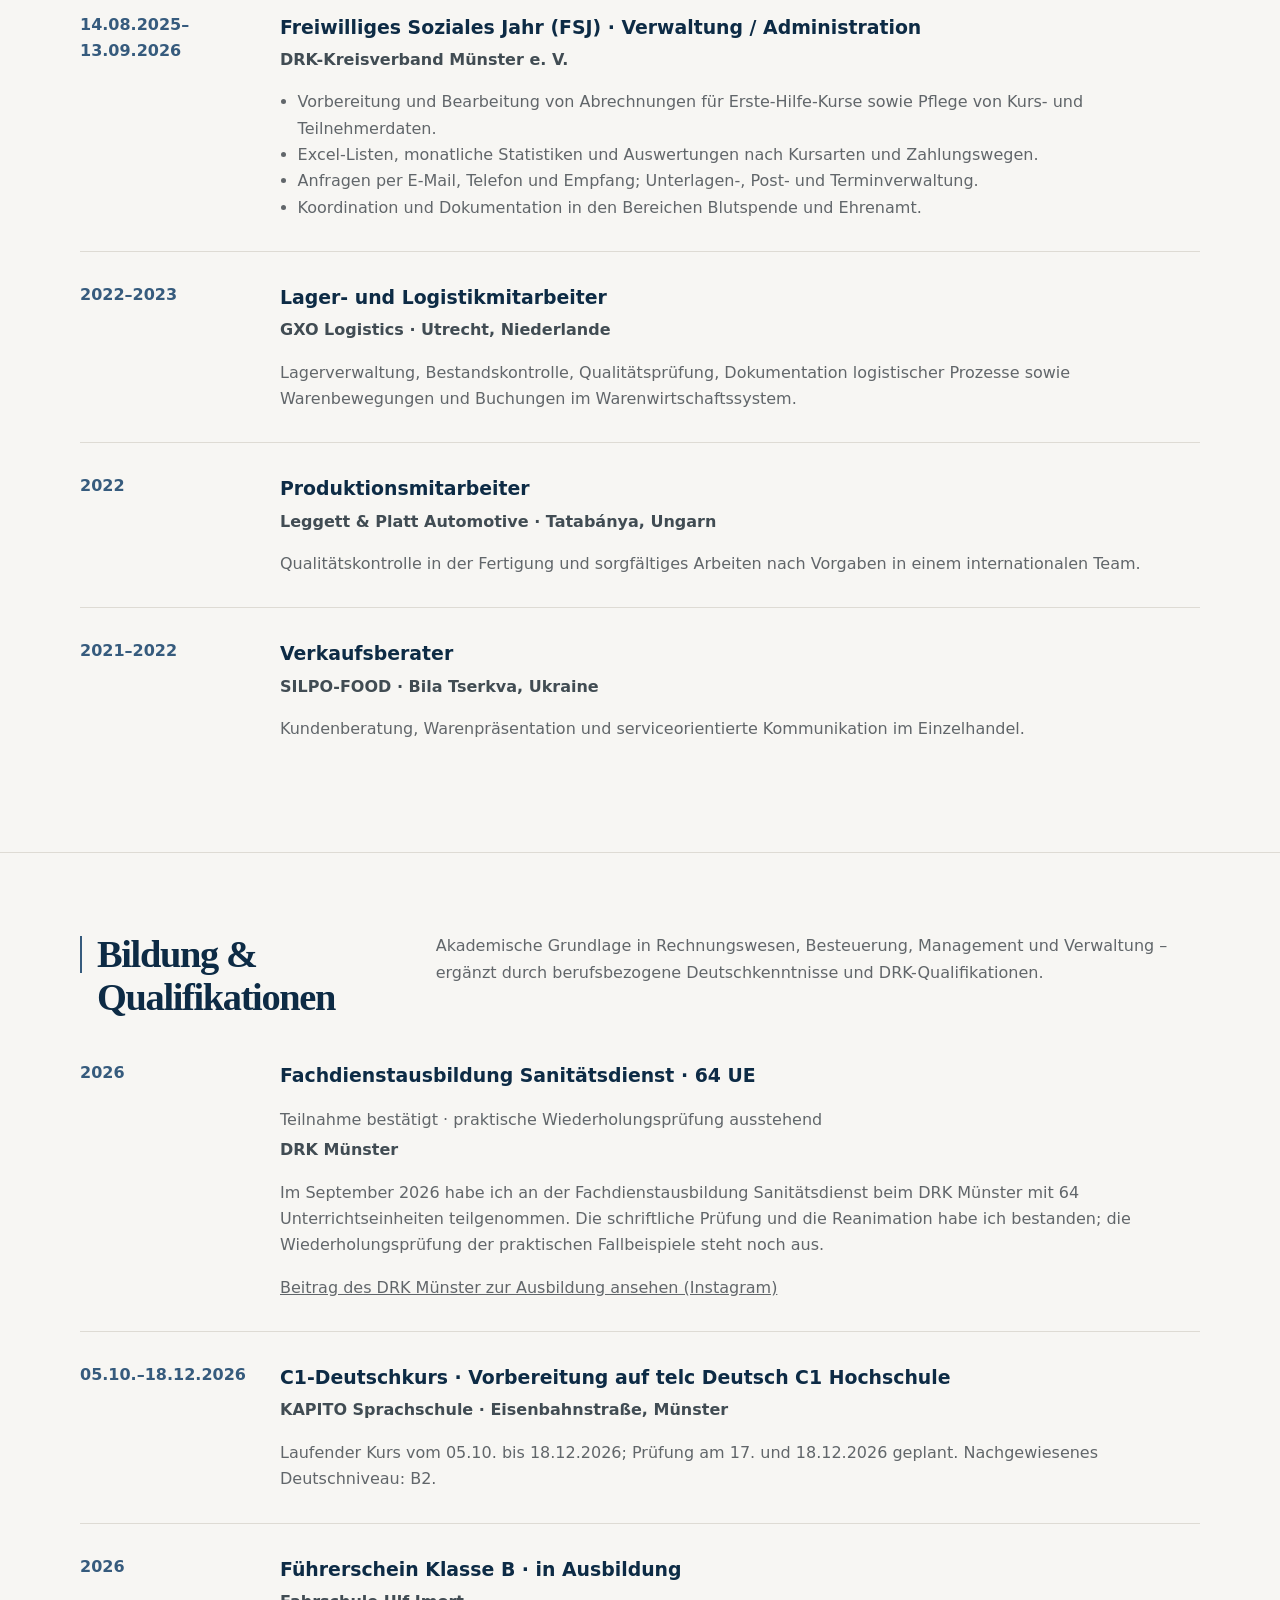
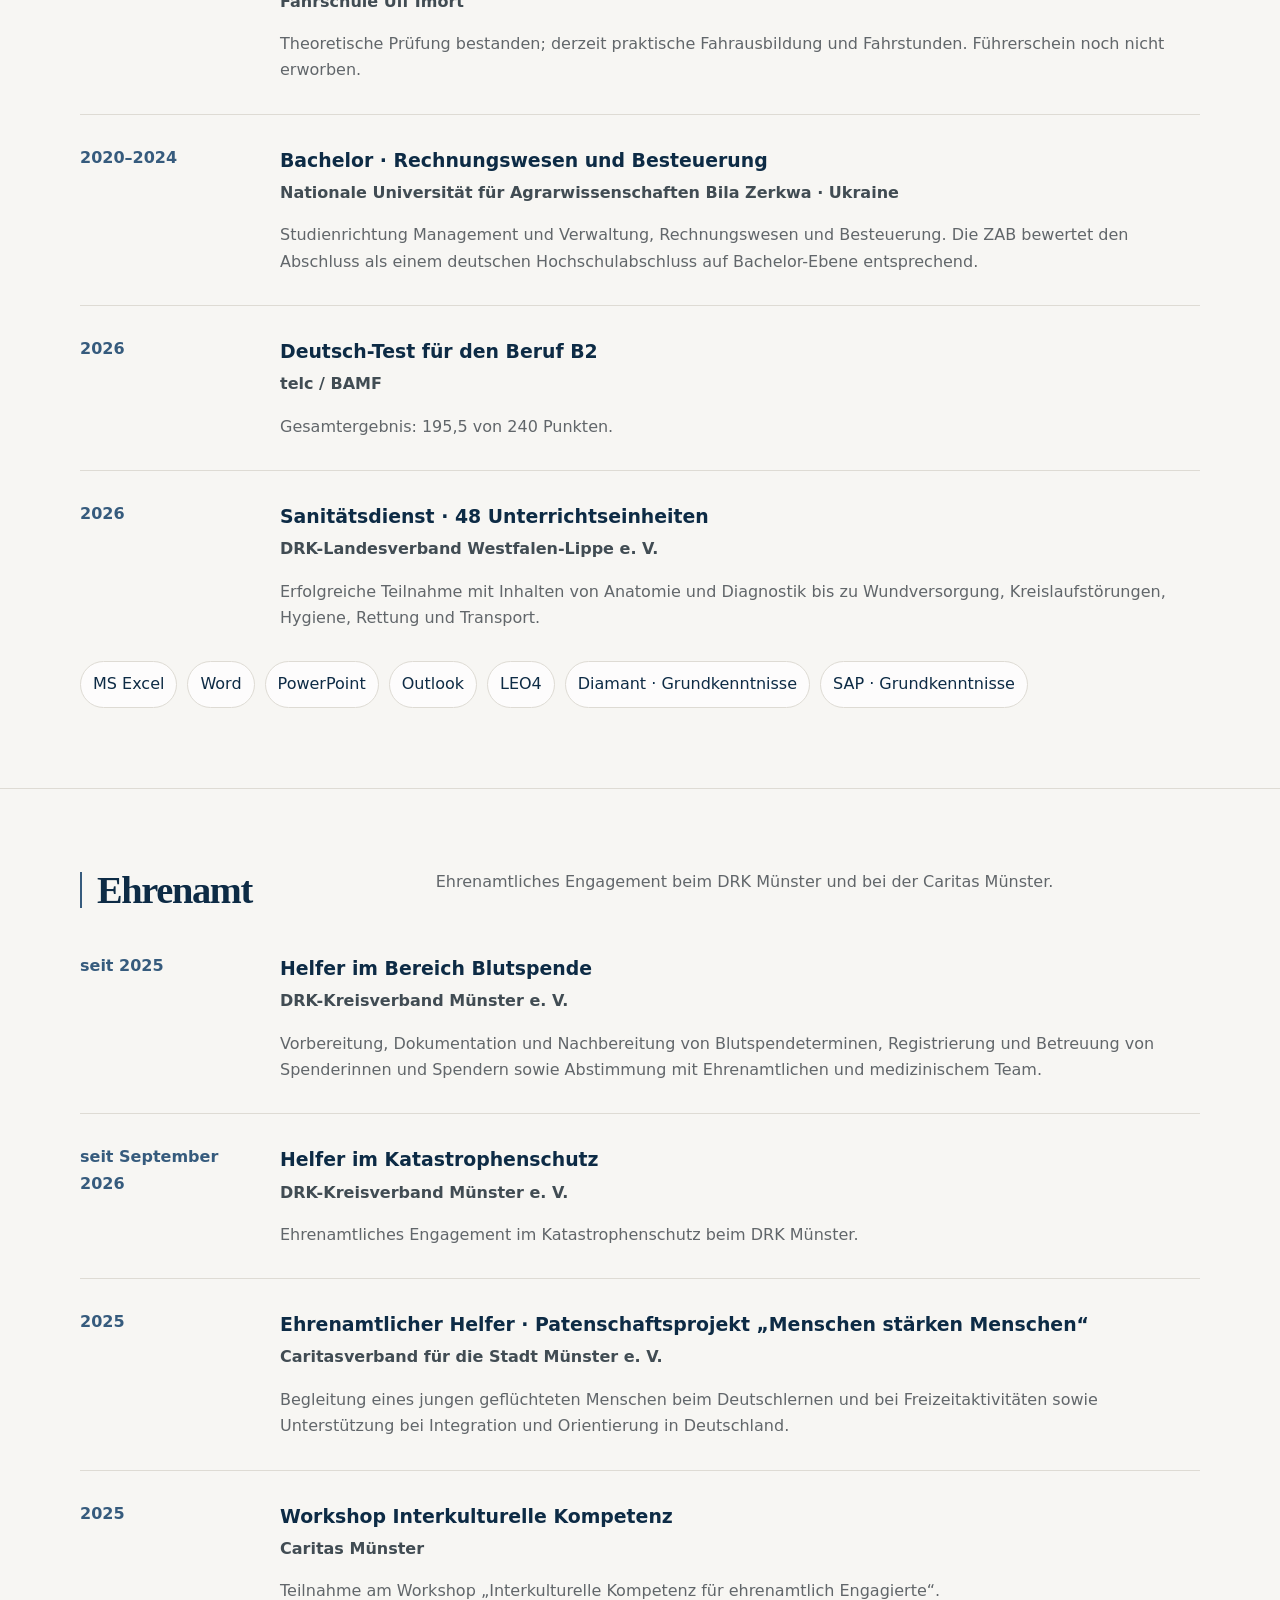
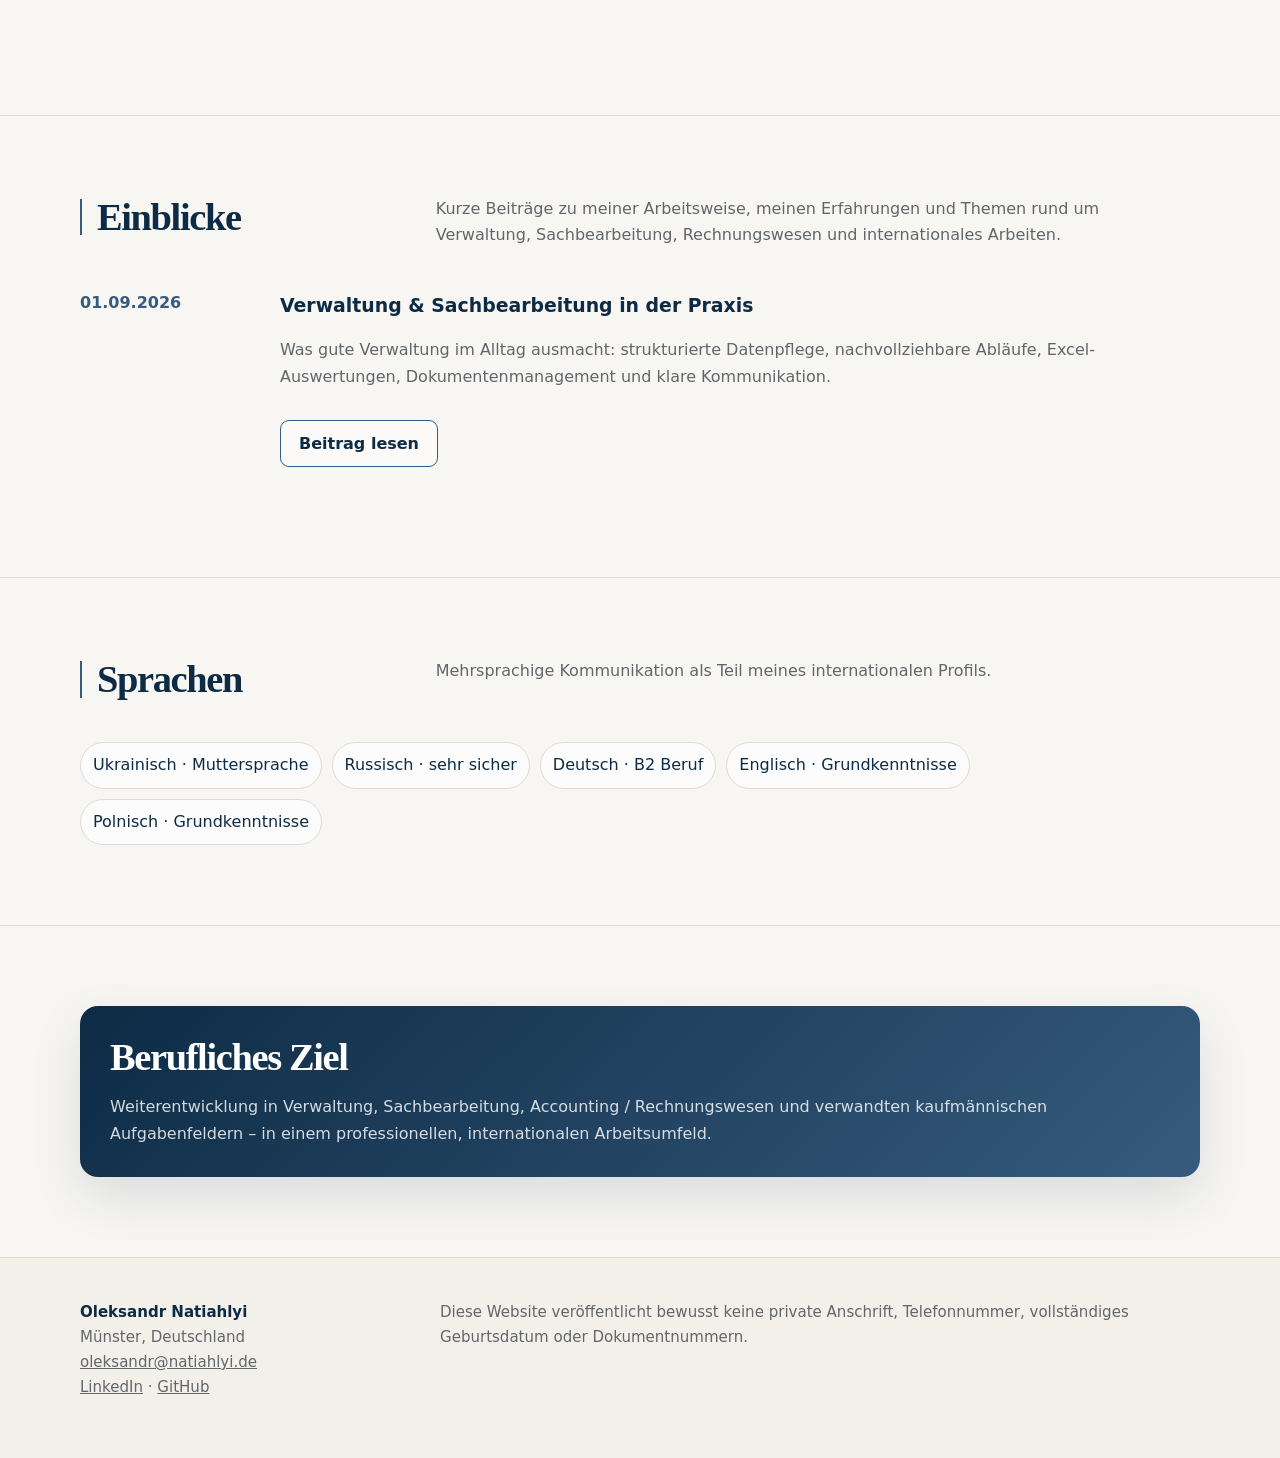
==== commit 59005d4a: "Move DRK training into education and qualifications" ====
--- a/index.html
+++ b/index.html
@@ -161,6 +161,8 @@
           <p class="section-intro">Akademische Grundlage in Rechnungswesen, Besteuerung, Management und Verwaltung – ergänzt durch berufsbezogene Deutschkenntnisse und DRK-Qualifikationen.</p>
         </div>
         <div class="timeline">
+          <article class="item"><time>2026</time><div><h3>Fachdienstausbildung Sanitätsdienst · 64 UE</h3><p>Teilnahme bestätigt · praktische Wiederholungsprüfung ausstehend</p><p class="org">DRK Münster</p><p>Im September 2026 habe ich an der Fachdienstausbildung Sanitätsdienst beim DRK Münster mit 64 Unterrichtseinheiten teilgenommen. Die schriftliche Prüfung und die Reanimation habe ich bestanden; die Wiederholungsprüfung der praktischen Fallbeispiele steht noch aus.</p><p><a href="https://www.instagram.com/p/DebWsPXl6uc/">Beitrag des DRK Münster zur Ausbildung ansehen (Instagram)</a></p></div></article>
+
           <article class="item"><time>05.10.–18.12.2026</time><div><h3>C1-Deutschkurs · Vorbereitung auf telc Deutsch C1 Hochschule</h3><p class="org">KAPITO Sprachschule · Eisenbahnstraße, Münster</p><p>Laufender Kurs vom 05.10. bis 18.12.2026; Prüfung am 17. und 18.12.2026 geplant. Nachgewiesenes Deutschniveau: B2.</p></div></article>
           <article class="item"><time>2026</time><div><h3>Führerschein Klasse B · in Ausbildung</h3><p class="org">Fahrschule Ulf Imort</p><p>Theoretische Prüfung bestanden; derzeit praktische Fahrausbildung und Fahrstunden. Führerschein noch nicht erworben.</p></div></article>
 
@@ -202,7 +204,7 @@
     </div>
 
     <div class="timeline">
-      <article class="item"><time>laufend</time><div><h3>Fachdienstausbildung Sanitätsdienst · 64 UE</h3><p class="org">DRK Münster</p><p>Im September 2026 habe ich an der Fachdienstausbildung Sanitätsdienst beim DRK Münster mit 64 Unterrichtseinheiten teilgenommen. Die schriftliche Prüfung und die Reanimation habe ich bestanden; die Wiederholungsprüfung der praktischen Fallbeispiele steht noch aus.</p><p><a href="https://www.instagram.com/p/DebWsPXl6uc/">Beitrag des DRK Münster zur Ausbildung ansehen (Instagram)</a></p></div></article>
+      
 
 
       <article class="item">
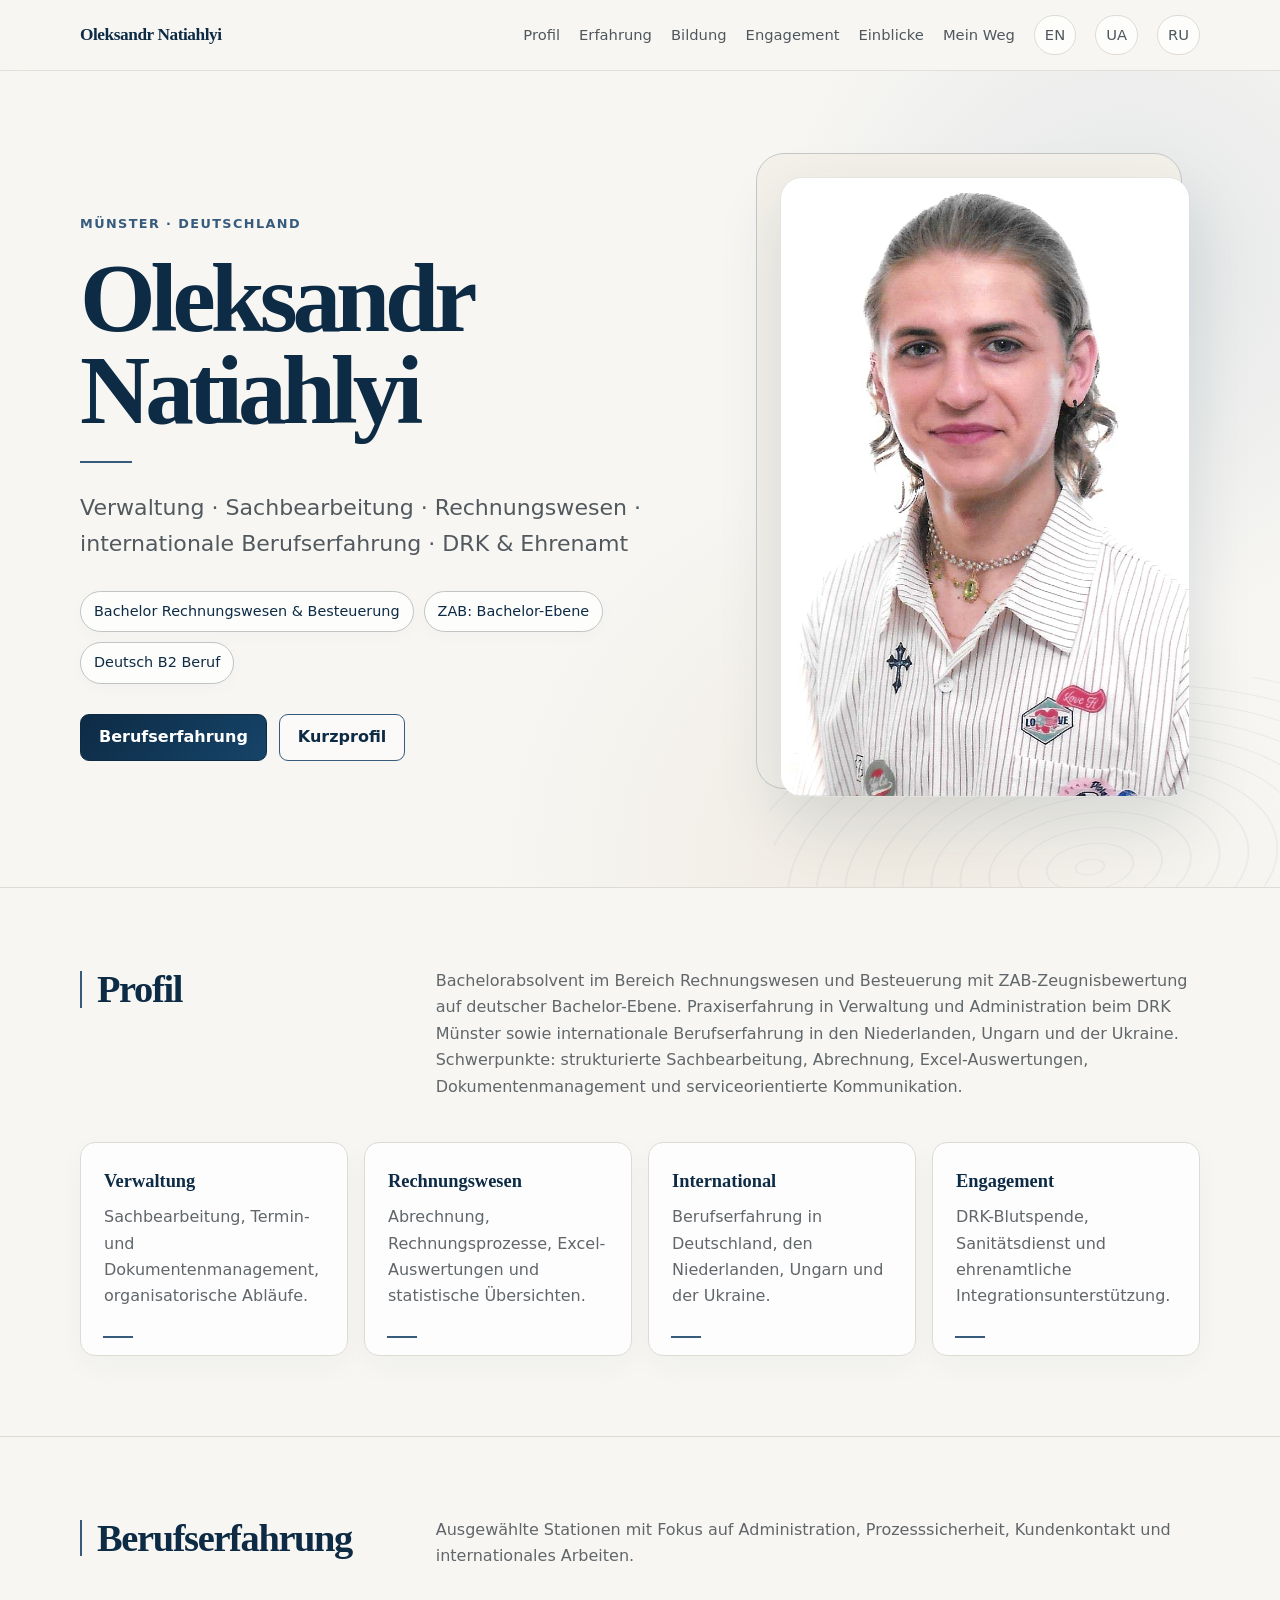
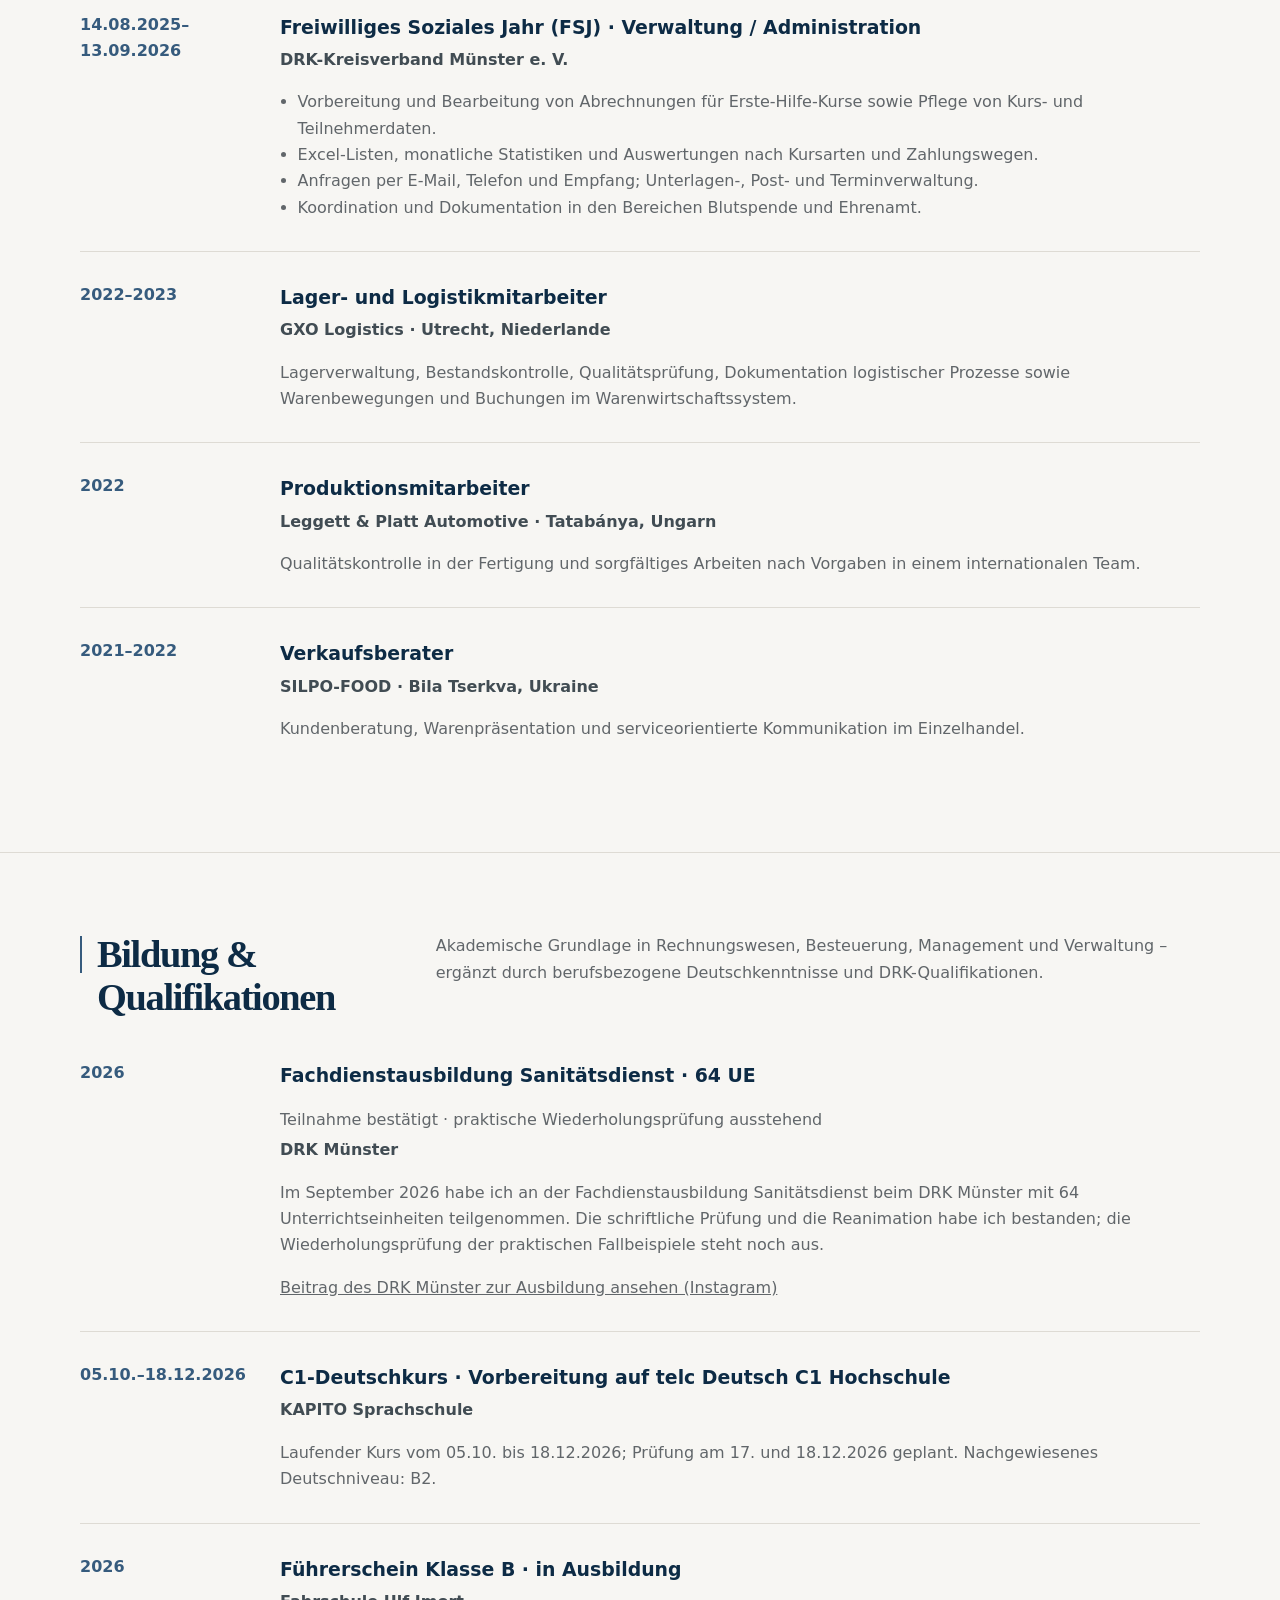
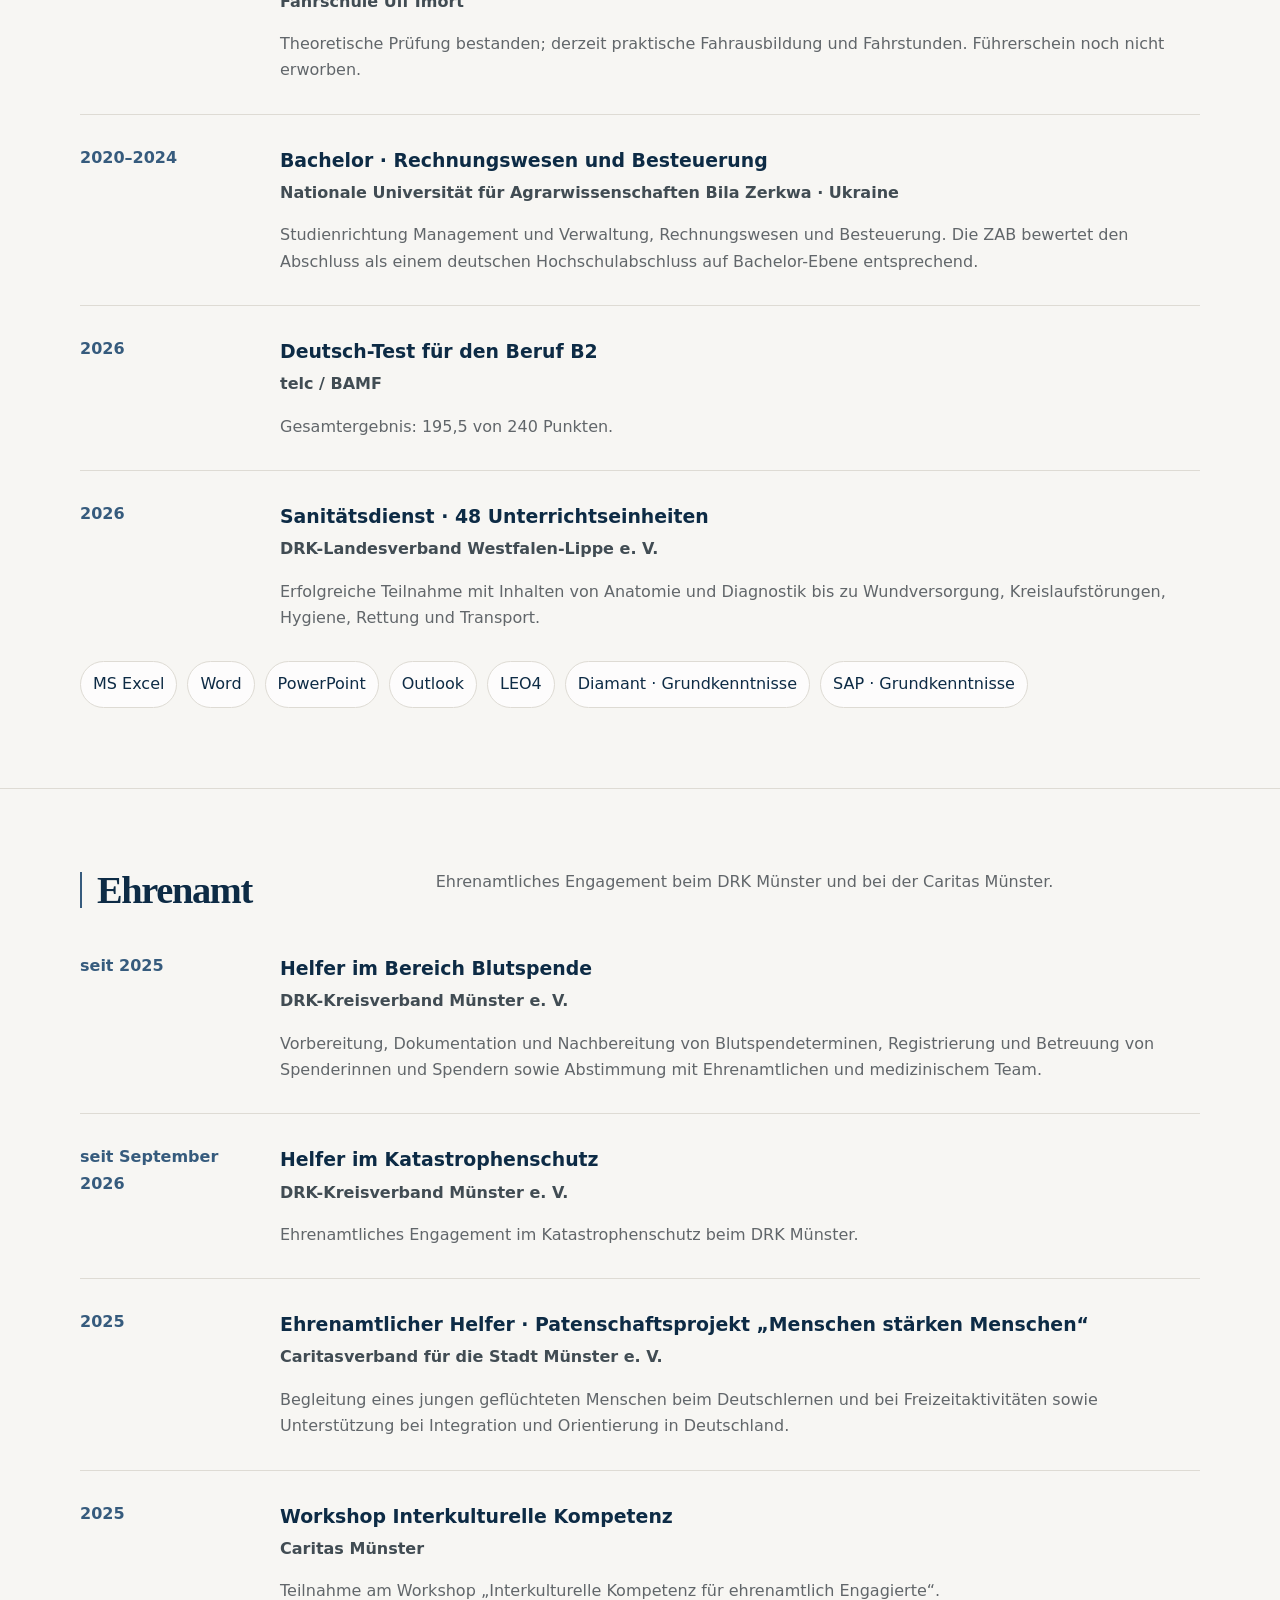
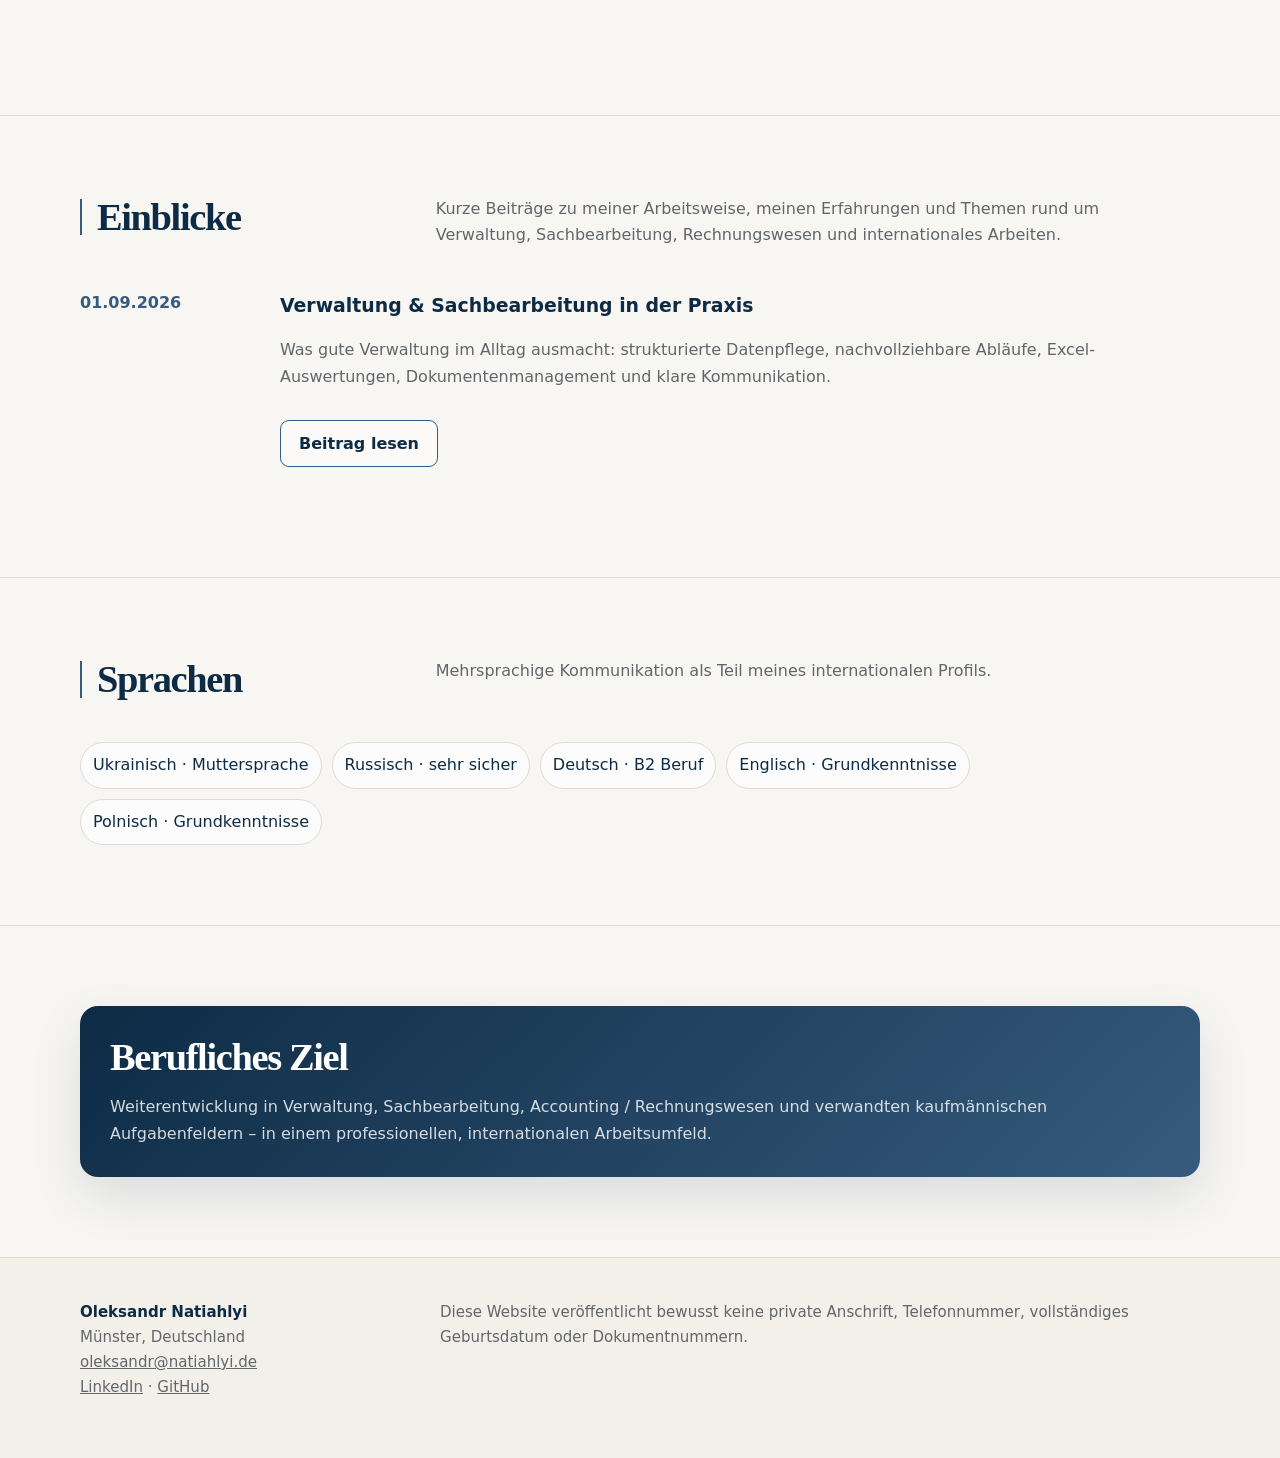
==== commit 01eeb36c: "Simplify KAPITO course provider label" ====
--- a/index.html
+++ b/index.html
@@ -163,7 +163,7 @@
         <div class="timeline">
           <article class="item"><time>2026</time><div><h3>Fachdienstausbildung Sanitätsdienst · 64 UE</h3><p>Teilnahme bestätigt · praktische Wiederholungsprüfung ausstehend</p><p class="org">DRK Münster</p><p>Im September 2026 habe ich an der Fachdienstausbildung Sanitätsdienst beim DRK Münster mit 64 Unterrichtseinheiten teilgenommen. Die schriftliche Prüfung und die Reanimation habe ich bestanden; die Wiederholungsprüfung der praktischen Fallbeispiele steht noch aus.</p><p><a href="https://www.instagram.com/p/DebWsPXl6uc/">Beitrag des DRK Münster zur Ausbildung ansehen (Instagram)</a></p></div></article>
 
-          <article class="item"><time>05.10.–18.12.2026</time><div><h3>C1-Deutschkurs · Vorbereitung auf telc Deutsch C1 Hochschule</h3><p class="org">KAPITO Sprachschule · Eisenbahnstraße, Münster</p><p>Laufender Kurs vom 05.10. bis 18.12.2026; Prüfung am 17. und 18.12.2026 geplant. Nachgewiesenes Deutschniveau: B2.</p></div></article>
+          <article class="item"><time>05.10.–18.12.2026</time><div><h3>C1-Deutschkurs · Vorbereitung auf telc Deutsch C1 Hochschule</h3><p class="org">KAPITO Sprachschule</p><p>Laufender Kurs vom 05.10. bis 18.12.2026; Prüfung am 17. und 18.12.2026 geplant. Nachgewiesenes Deutschniveau: B2.</p></div></article>
           <article class="item"><time>2026</time><div><h3>Führerschein Klasse B · in Ausbildung</h3><p class="org">Fahrschule Ulf Imort</p><p>Theoretische Prüfung bestanden; derzeit praktische Fahrausbildung und Fahrstunden. Führerschein noch nicht erworben.</p></div></article>
 
           <article class="item">
